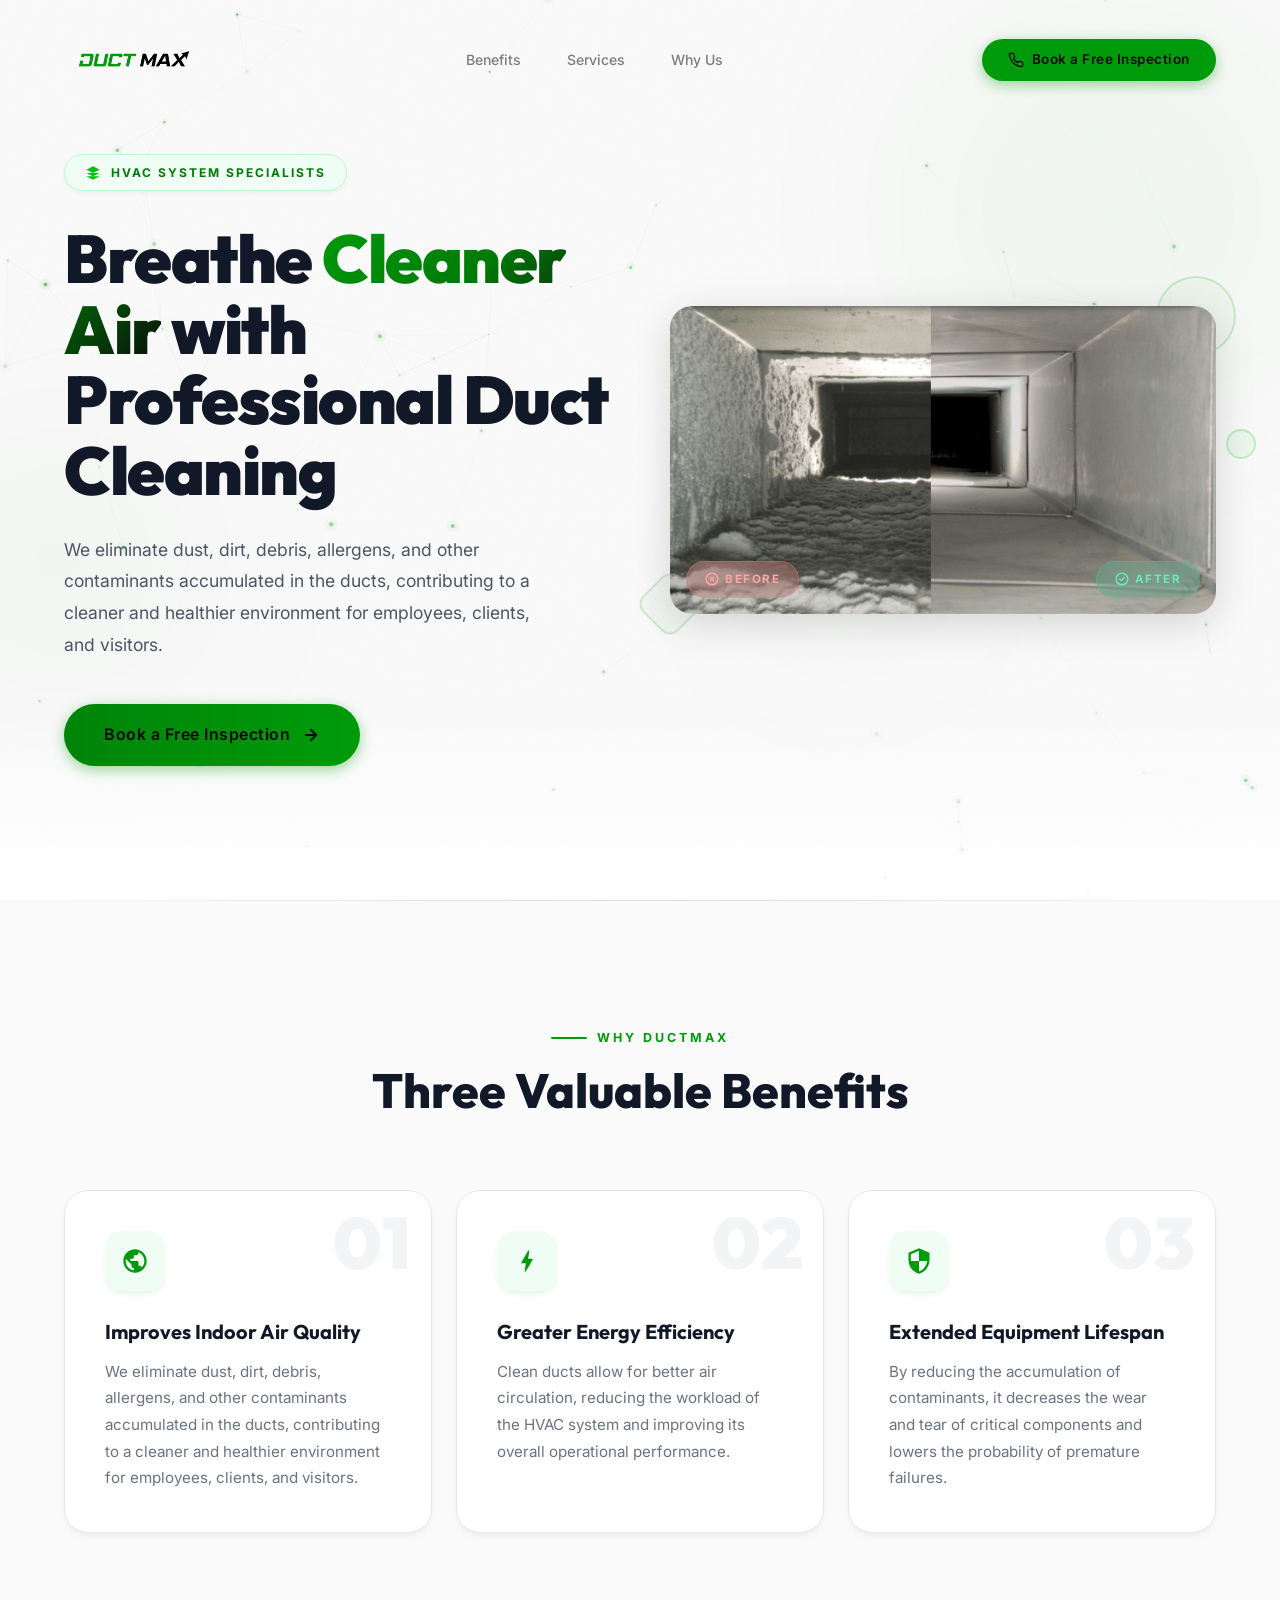
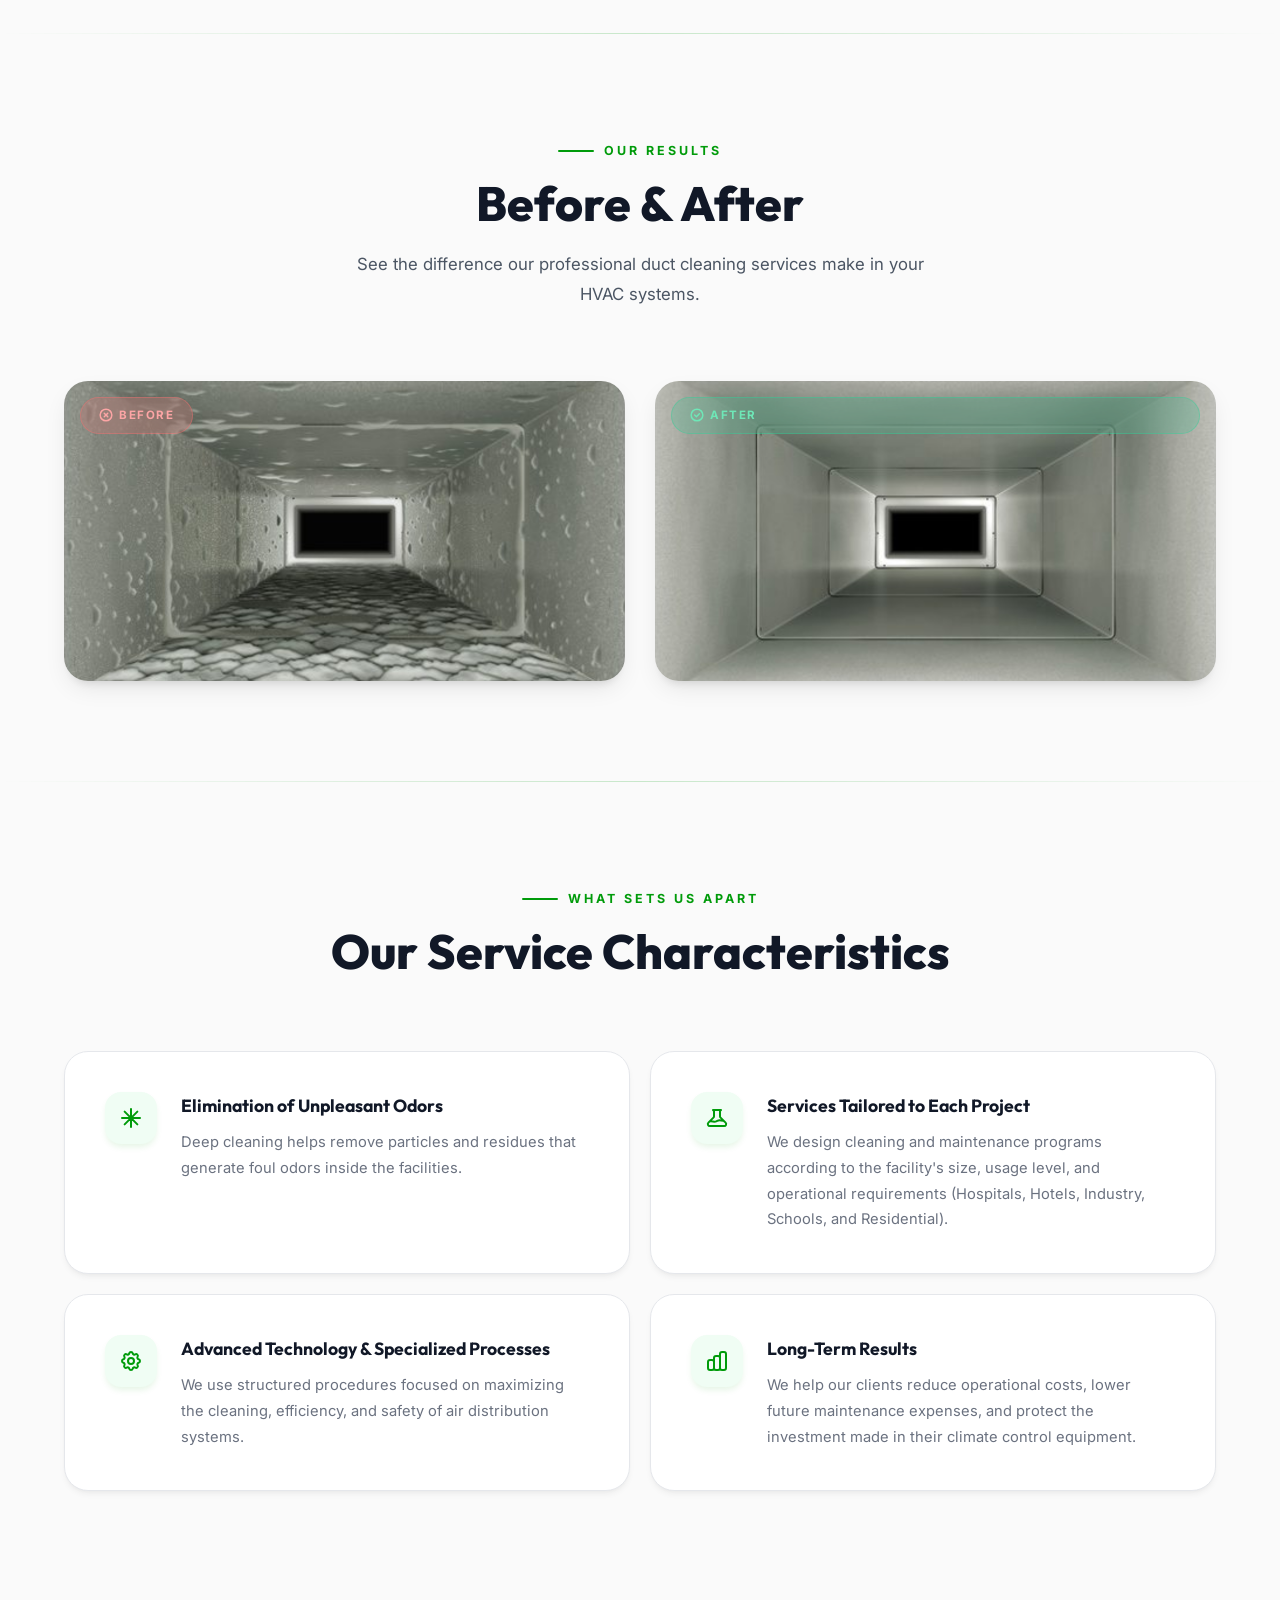
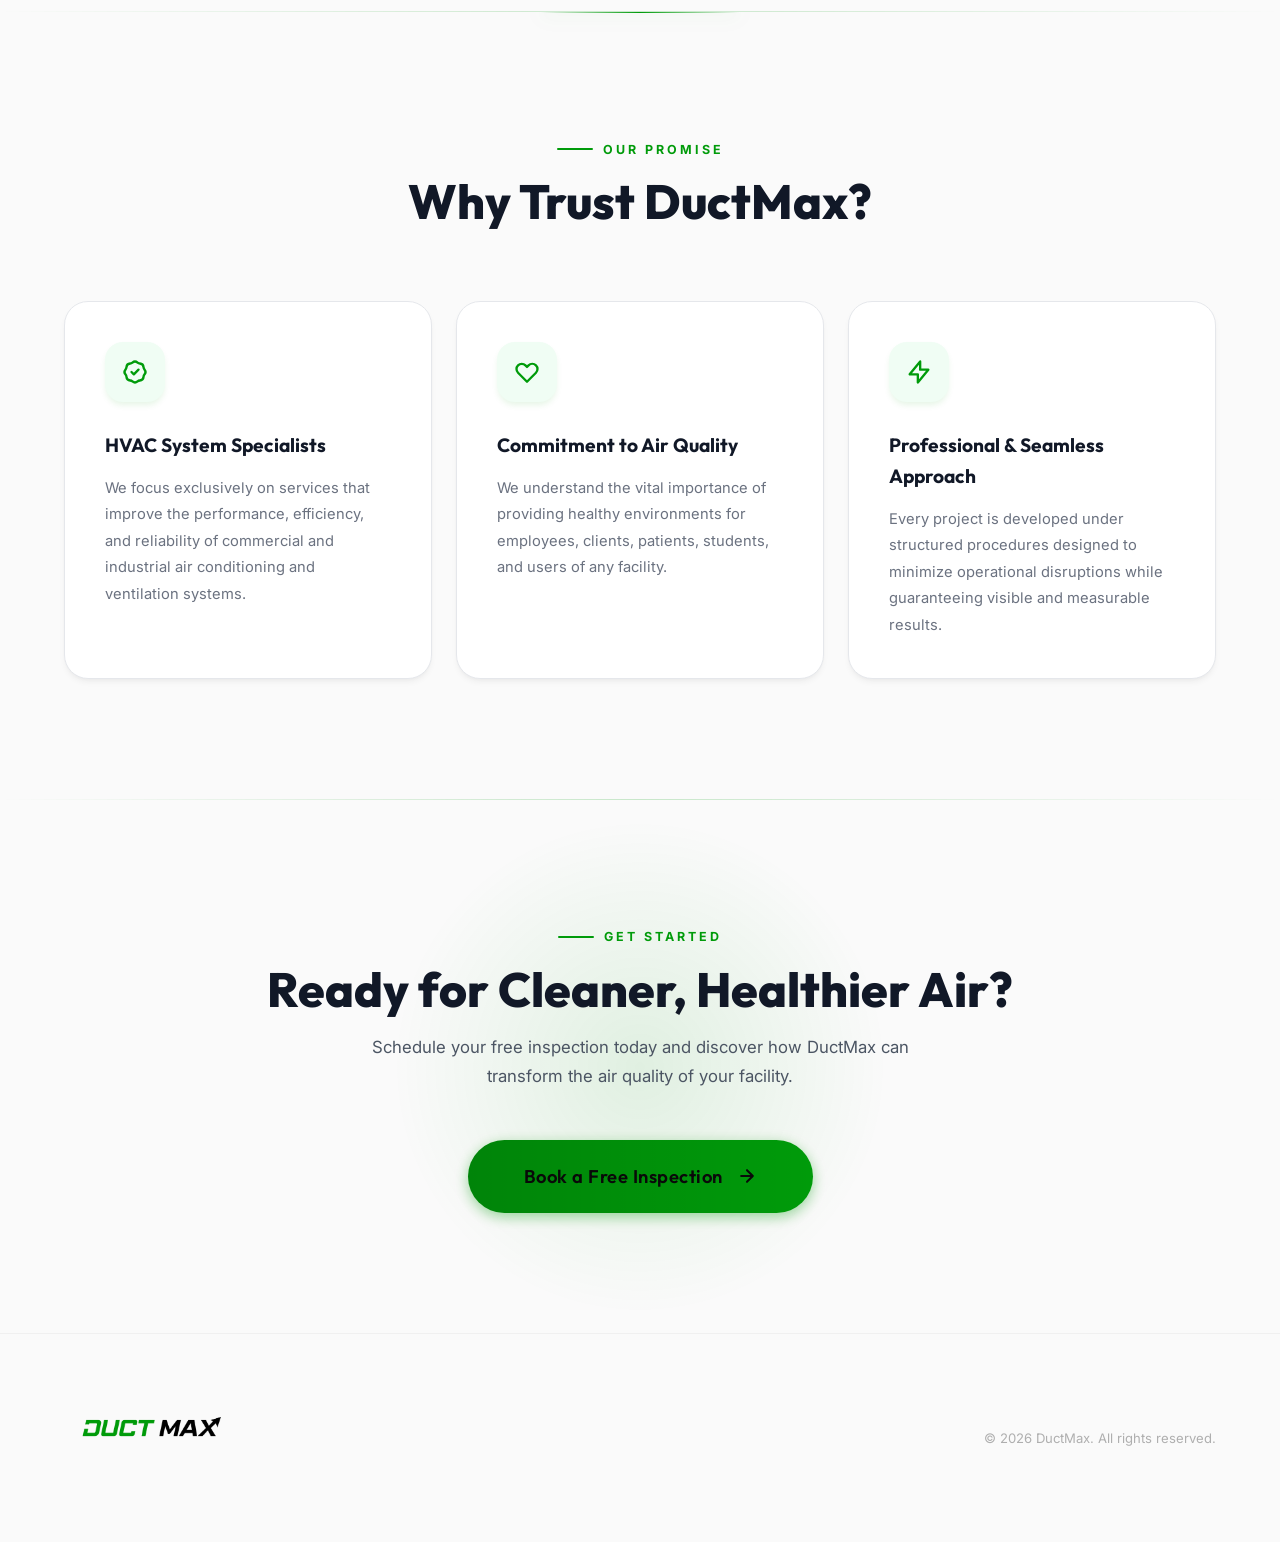
==== index.html @ bda14f4b "Add SEO meta tags, social sharing Open Graph, and complete favicons" ====
<!DOCTYPE html>
<html lang="en">
<head>
  <meta charset="UTF-8">
  <meta name="viewport" content="width=device-width, initial-scale=1.0">
  <meta name="description" content="DuctMax - Professional HVAC duct cleaning services. Improve indoor air quality, energy efficiency, and equipment lifespan.">
  <meta name="keywords" content="HVAC cleaning, duct cleaning, indoor air quality, commercial duct cleaning, residential duct cleaning">
  <title>DuctMax | Professional HVAC Duct Cleaning</title>
  
  <!-- SEO & Social Sharing (Open Graph / Twitter) -->
  <meta property="og:title" content="DuctMax | Professional HVAC Duct Cleaning">
  <meta property="og:description" content="Improve indoor air quality, energy efficiency, and equipment lifespan with our specialized HVAC cleaning services.">
  <meta property="og:image" content="DUCTO MAX logo.png">
  <meta property="og:type" content="website">
  
  <meta name="twitter:card" content="summary_large_image">
  <meta name="twitter:title" content="DuctMax | Professional HVAC Duct Cleaning">
  <meta name="twitter:description" content="Improve indoor air quality, energy efficiency, and equipment lifespan.">
  <meta name="twitter:image" content="DUCTO MAX logo.png">

  <!-- Favicons & App Icons -->
  <link rel="icon" type="image/png" href="DUCTO MAX logo.png">
  <link rel="apple-touch-icon" href="DUCTO MAX logo.png">
  <link rel="shortcut icon" href="DUCTO MAX logo.png">

  <!-- Styles -->
  <link rel="stylesheet" href="style.css">
  
  <!-- Structured Data (JSON-LD) for SEO -->
  <script type="application/ld+json">
  {
    "@context": "https://schema.org",
    "@type": "HomeAndConstructionBusiness",
    "name": "DuctMax",
    "image": "DUCTO MAX logo.png",
    "description": "Professional HVAC duct cleaning services for commercial, industrial, and residential facilities.",
    "url": "https://julioagk.github.io/landingpageDuctMAX/"
  }
  </script>
</head>
<body>

  <!-- Animated Background -->
  <div class="bg-mesh">
    <div class="orb orb-1"></div>
    <div class="orb orb-2"></div>
    <div class="orb orb-3"></div>
  </div>
  <canvas id="particles-canvas"></canvas>
  <div class="noise-overlay"></div>

  <!-- Navigation -->
  <nav class="navbar" id="navbar">
    <div class="container">
      <a href="#" class="navbar-brand">
        <img src="DUCTO MAX logo.png" alt="DuctMax Logo" class="brand-logo" style="height: 80px; width: auto;">
      </a>
      <ul class="navbar-links" id="navbar-links">
        <li><a href="#benefits">Benefits</a></li>
        <li><a href="#characteristics">Services</a></li>
        <li><a href="#credibility">Why Us</a></li>
      </ul>
      <a href="formulario.html" class="navbar-cta">
        <svg xmlns="http://www.w3.org/2000/svg" width="16" height="16" viewBox="0 0 24 24" fill="none" stroke="currentColor" stroke-width="2" stroke-linecap="round" stroke-linejoin="round"><path d="M22 16.92v3a2 2 0 0 1-2.18 2 19.79 19.79 0 0 1-8.63-3.07 19.5 19.5 0 0 1-6-6 19.79 19.79 0 0 1-3.07-8.67A2 2 0 0 1 4.11 2h3a2 2 0 0 1 2 1.72c.127.96.361 1.903.7 2.81a2 2 0 0 1-.45 2.11L8.09 9.91a16 16 0 0 0 6 6l1.27-1.27a2 2 0 0 1 2.11-.45c.907.339 1.85.573 2.81.7A2 2 0 0 1 22 16.92z"/></svg>
        <span>Book a Free Inspection</span>
      </a>
    </div>
  </nav>

  <!-- Hero Section -->
  <section class="hero" id="hero">
    <div class="container">
      <div class="hero-content">
        <div class="hero-badge">
          <svg xmlns="http://www.w3.org/2000/svg" viewBox="0 0 24 24"><path d="M12 2L2 7l10 5 10-5-10-5zM2 17l10 5 10-5M2 12l10 5 10-5"/></svg>
          HVAC System Specialists
        </div>
        <h1 class="hero-title">
          Breathe <span class="highlight">Cleaner Air</span> with Professional Duct Cleaning
        </h1>
        <p class="hero-description">
          We eliminate dust, dirt, debris, allergens, and other contaminants accumulated in the ducts, contributing to a cleaner and healthier environment for employees, clients, and visitors.
        </p>
        <div class="hero-cta-group">
          <a href="formulario.html" class="btn-primary" id="hero-cta">
            Book a Free Inspection
            <svg xmlns="http://www.w3.org/2000/svg" viewBox="0 0 24 24" fill="none" stroke="currentColor" stroke-width="2.5" stroke-linecap="round" stroke-linejoin="round"><path d="M5 12h14M12 5l7 7-7 7"/></svg>
          </a>
        </div>
      </div>
      <div class="hero-image-wrapper">
        <div class="hero-shape hero-shape-1"></div>
        <div class="hero-shape hero-shape-2"></div>
        <div class="hero-shape hero-shape-3"></div>
        <div class="hero-image-container">
          <img src="imagen1.jpeg" alt="Before and after duct cleaning by DuctMax" id="hero-image">
          <div class="hero-image-badge badge-before">
            <svg xmlns="http://www.w3.org/2000/svg" width="14" height="14" viewBox="0 0 24 24" fill="none" stroke="currentColor" stroke-width="2.5" stroke-linecap="round" stroke-linejoin="round"><circle cx="12" cy="12" r="10"/><line x1="15" y1="9" x2="9" y2="15"/><line x1="9" y1="9" x2="15" y2="15"/></svg>
            BEFORE
          </div>
          <div class="hero-image-badge badge-after">
            <svg xmlns="http://www.w3.org/2000/svg" width="14" height="14" viewBox="0 0 24 24" fill="none" stroke="currentColor" stroke-width="2.5" stroke-linecap="round" stroke-linejoin="round"><circle cx="12" cy="12" r="10"/><polyline points="16 10 11 15 8 12"/></svg>
            AFTER
          </div>
        </div>
      </div>
    </div>
  </section>

  <div class="section-divider"></div>

  <!-- Benefits Section -->
  <section class="benefits" id="benefits">
    <div class="container">
      <div class="benefits-header animate-on-scroll">
        <span class="section-label">Why DuctMax</span>
        <h2 class="section-title">Three Valuable Benefits</h2>
      </div>
      <div class="benefits-grid">
        <div class="benefit-card animate-on-scroll" id="benefit-1">
          <span class="benefit-number">01</span>
          <div class="benefit-icon">
            <svg xmlns="http://www.w3.org/2000/svg" viewBox="0 0 24 24"><path d="M12 2C6.48 2 2 6.48 2 12s4.48 10 10 10 10-4.48 10-10S17.52 2 12 2zm-1 17.93c-3.95-.49-7-3.85-7-7.93 0-.62.08-1.21.21-1.79L9 15v1c0 1.1.9 2 2 2v1.93zm6.9-2.54c-.26-.81-1-1.39-1.9-1.39h-1v-3c0-.55-.45-1-1-1H8v-2h2c.55 0 1-.45 1-1V7h2c1.1 0 2-.9 2-2v-.41c2.93 1.19 5 4.06 5 7.41 0 2.08-.8 3.97-2.1 5.39z"/></svg>
          </div>
          <h3>Improves Indoor Air Quality</h3>
          <p>We eliminate dust, dirt, debris, allergens, and other contaminants accumulated in the ducts, contributing to a cleaner and healthier environment for employees, clients, and visitors.</p>
        </div>
        <div class="benefit-card animate-on-scroll" id="benefit-2">
          <span class="benefit-number">02</span>
          <div class="benefit-icon">
            <svg xmlns="http://www.w3.org/2000/svg" viewBox="0 0 24 24"><path d="M11 21h-1l1-7H7.5c-.88 0-.33-.75-.31-.78C8.48 10.94 10.42 7.54 13.01 3h1l-1 7h3.51c.4 0 .62.19.4.66C12.97 17.55 11 21 11 21z"/></svg>
          </div>
          <h3>Greater Energy Efficiency</h3>
          <p>Clean ducts allow for better air circulation, reducing the workload of the HVAC system and improving its overall operational performance.</p>
        </div>
        <div class="benefit-card animate-on-scroll" id="benefit-3">
          <span class="benefit-number">03</span>
          <div class="benefit-icon">
            <svg xmlns="http://www.w3.org/2000/svg" viewBox="0 0 24 24"><path d="M12 1L3 5v6c0 5.55 3.84 10.74 9 12 5.16-1.26 9-6.45 9-12V5l-9-4zm0 10.99h7c-.53 4.12-3.28 7.79-7 8.94V12H5V6.3l7-3.11v8.8z"/></svg>
          </div>
          <h3>Extended Equipment Lifespan</h3>
          <p>By reducing the accumulation of contaminants, it decreases the wear and tear of critical components and lowers the probability of premature failures.</p>
        </div>
      </div>
    </div>
  </section>

  <div class="section-divider"></div>

  <!-- Results Before & After Section -->
  <section class="results" id="results" style="padding: 100px 0; position: relative; z-index: 3;">
    <div class="container">
      <div class="benefits-header animate-on-scroll">
        <span class="section-label">Our Results</span>
        <h2 class="section-title">Before & After</h2>
        <p class="section-subtitle">See the difference our professional duct cleaning services make in your HVAC systems.</p>
      </div>
      <div class="before-after-grid" style="display: grid; grid-template-columns: 1fr 1fr; gap: 30px; margin-top: 40px;">
        <div class="result-card animate-on-scroll" style="position: relative; border-radius: var(--radius-lg); overflow: hidden; border: 1px solid rgba(248, 113, 113, 0.2); box-shadow: var(--shadow-lg);">
          <img src="antes.png" alt="Before duct cleaning" style="width: 100%; height: 300px; object-fit: cover;">
          <div class="hero-image-badge badge-before" style="position: absolute; top: 16px; left: 16px; bottom: auto;">
            <svg xmlns="http://www.w3.org/2000/svg" width="14" height="14" viewBox="0 0 24 24" fill="none" stroke="currentColor" stroke-width="2.5" stroke-linecap="round" stroke-linejoin="round"><circle cx="12" cy="12" r="10"/><line x1="15" y1="9" x2="9" y2="15"/><line x1="9" y1="9" x2="15" y2="15"/></svg>
            BEFORE
          </div>
        </div>
        <div class="result-card animate-on-scroll" style="position: relative; border-radius: var(--radius-lg); overflow: hidden; border: 1px solid rgba(52, 211, 153, 0.2); box-shadow: var(--shadow-lg);">
          <img src="despues.png" alt="After duct cleaning" style="width: 100%; height: 300px; object-fit: cover;">
          <div class="hero-image-badge badge-after" style="position: absolute; top: 16px; left: 16px; bottom: auto;">
            <svg xmlns="http://www.w3.org/2000/svg" width="14" height="14" viewBox="0 0 24 24" fill="none" stroke="currentColor" stroke-width="2.5" stroke-linecap="round" stroke-linejoin="round"><circle cx="12" cy="12" r="10"/><polyline points="16 10 11 15 8 12"/></svg>
            AFTER
          </div>
        </div>
      </div>
    </div>
  </section>

  <div class="section-divider"></div>

  <!-- Characteristics Section -->
  <section class="characteristics" id="characteristics">
    <div class="container">
      <div class="characteristics-header animate-on-scroll">
        <span class="section-label">What Sets Us Apart</span>
        <h2 class="section-title">Our Service Characteristics</h2>
      </div>
      <div class="characteristics-grid">
        <div class="characteristic-card animate-on-scroll" id="characteristic-1">
          <div class="characteristic-icon">
            <svg xmlns="http://www.w3.org/2000/svg" viewBox="0 0 24 24"><path d="M12 3v18M3 12h18M5.636 5.636l12.728 12.728M18.364 5.636L5.636 18.364" fill="none" stroke="currentColor" stroke-width="2" stroke-linecap="round"/></svg>
          </div>
          <div class="characteristic-content">
            <h3>Elimination of Unpleasant Odors</h3>
            <p>Deep cleaning helps remove particles and residues that generate foul odors inside the facilities.</p>
          </div>
        </div>
        <div class="characteristic-card animate-on-scroll" id="characteristic-2">
          <div class="characteristic-icon">
            <svg xmlns="http://www.w3.org/2000/svg" viewBox="0 0 24 24"><path d="M19.428 15.428a2 2 0 00-1.022-.547l-2.387-.477a6 6 0 00-3.86.517l-.318.158a6 6 0 01-3.86.517L6.05 15.21a2 2 0 00-1.806.547M8 4h8l-1 1v5.172a2 2 0 00.586 1.414l5 5c1.26 1.26.367 3.414-1.415 3.414H4.828c-1.782 0-2.674-2.154-1.414-3.414l5-5A2 2 0 009 10.172V5L8 4z" fill="none" stroke="currentColor" stroke-width="2" stroke-linecap="round" stroke-linejoin="round"/></svg>
          </div>
          <div class="characteristic-content">
            <h3>Services Tailored to Each Project</h3>
            <p>We design cleaning and maintenance programs according to the facility's size, usage level, and operational requirements (Hospitals, Hotels, Industry, Schools, and Residential).</p>
          </div>
        </div>
        <div class="characteristic-card animate-on-scroll" id="characteristic-3">
          <div class="characteristic-icon">
            <svg xmlns="http://www.w3.org/2000/svg" viewBox="0 0 24 24"><path d="M10.325 4.317c.426-1.756 2.924-1.756 3.35 0a1.724 1.724 0 002.573 1.066c1.543-.94 3.31.826 2.37 2.37a1.724 1.724 0 001.066 2.573c1.756.426 1.756 2.924 0 3.35a1.724 1.724 0 00-1.066 2.573c.94 1.543-.826 3.31-2.37 2.37a1.724 1.724 0 00-2.573 1.066c-.426 1.756-2.924 1.756-3.35 0a1.724 1.724 0 00-2.573-1.066c-1.543.94-3.31-.826-2.37-2.37a1.724 1.724 0 00-1.066-2.573c-1.756-.426-1.756-2.924 0-3.35a1.724 1.724 0 001.066-2.573c-.94-1.543.826-3.31 2.37-2.37.996.608 2.296.07 2.572-1.065z" fill="none" stroke="currentColor" stroke-width="2" stroke-linecap="round" stroke-linejoin="round"/><circle cx="12" cy="12" r="3" fill="none" stroke="currentColor" stroke-width="2"/></svg>
          </div>
          <div class="characteristic-content">
            <h3>Advanced Technology &amp; Specialized Processes</h3>
            <p>We use structured procedures focused on maximizing the cleaning, efficiency, and safety of air distribution systems.</p>
          </div>
        </div>
        <div class="characteristic-card animate-on-scroll" id="characteristic-4">
          <div class="characteristic-icon">
            <svg xmlns="http://www.w3.org/2000/svg" viewBox="0 0 24 24"><path d="M9 19v-6a2 2 0 00-2-2H5a2 2 0 00-2 2v6a2 2 0 002 2h2a2 2 0 002-2zm0 0V9a2 2 0 012-2h2a2 2 0 012 2v10m-6 0a2 2 0 002 2h2a2 2 0 002-2m0 0V5a2 2 0 012-2h2a2 2 0 012 2v14a2 2 0 01-2 2h-2a2 2 0 01-2-2z" fill="none" stroke="currentColor" stroke-width="2" stroke-linecap="round" stroke-linejoin="round"/></svg>
          </div>
          <div class="characteristic-content">
            <h3>Long-Term Results</h3>
            <p>We help our clients reduce operational costs, lower future maintenance expenses, and protect the investment made in their climate control equipment.</p>
          </div>
        </div>
      </div>
    </div>
  </section>

  <div class="section-divider"></div>

  <!-- Credibility Section -->
  <section class="credibility" id="credibility">
    <div class="container">
      <div class="credibility-header animate-on-scroll">
        <span class="section-label">Our Promise</span>
        <h2 class="section-title">Why Trust DuctMax?</h2>
      </div>
      <div class="credibility-grid">
        <div class="credibility-card animate-on-scroll" id="credibility-1">
          <div class="credibility-icon">
            <svg xmlns="http://www.w3.org/2000/svg" viewBox="0 0 24 24"><path d="M9 12l2 2 4-4M7.835 4.697a3.42 3.42 0 001.946-.806 3.42 3.42 0 014.438 0 3.42 3.42 0 001.946.806 3.42 3.42 0 013.138 3.138 3.42 3.42 0 00.806 1.946 3.42 3.42 0 010 4.438 3.42 3.42 0 00-.806 1.946 3.42 3.42 0 01-3.138 3.138 3.42 3.42 0 00-1.946.806 3.42 3.42 0 01-4.438 0 3.42 3.42 0 00-1.946-.806 3.42 3.42 0 01-3.138-3.138 3.42 3.42 0 00-.806-1.946 3.42 3.42 0 010-4.438 3.42 3.42 0 00.806-1.946 3.42 3.42 0 013.138-3.138z" fill="none" stroke="currentColor" stroke-width="2" stroke-linecap="round" stroke-linejoin="round"/></svg>
          </div>
          <h3>HVAC System Specialists</h3>
          <p>We focus exclusively on services that improve the performance, efficiency, and reliability of commercial and industrial air conditioning and ventilation systems.</p>
        </div>
        <div class="credibility-card animate-on-scroll" id="credibility-2">
          <div class="credibility-icon">
            <svg xmlns="http://www.w3.org/2000/svg" viewBox="0 0 24 24"><path d="M4.318 6.318a4.5 4.5 0 000 6.364L12 20.364l7.682-7.682a4.5 4.5 0 00-6.364-6.364L12 7.636l-1.318-1.318a4.5 4.5 0 00-6.364 0z" fill="none" stroke="currentColor" stroke-width="2" stroke-linecap="round" stroke-linejoin="round"/></svg>
          </div>
          <h3>Commitment to Air Quality</h3>
          <p>We understand the vital importance of providing healthy environments for employees, clients, patients, students, and users of any facility.</p>
        </div>
        <div class="credibility-card animate-on-scroll" id="credibility-3">
          <div class="credibility-icon">
            <svg xmlns="http://www.w3.org/2000/svg" viewBox="0 0 24 24"><path d="M13 10V3L4 14h7v7l9-11h-7z" fill="none" stroke="currentColor" stroke-width="2" stroke-linecap="round" stroke-linejoin="round"/></svg>
          </div>
          <h3>Professional &amp; Seamless Approach</h3>
          <p>Every project is developed under structured procedures designed to minimize operational disruptions while guaranteeing visible and measurable results.</p>
        </div>
      </div>
    </div>
  </section>

  <div class="section-divider"></div>

  <!-- CTA Section -->
  <section class="cta-section" id="cta">
    <div class="container">
      <div class="cta-content animate-on-scroll">
        <span class="section-label">Get Started</span>
        <h2 class="section-title">Ready for Cleaner, Healthier Air?</h2>
        <p class="section-subtitle">Schedule your free inspection today and discover how DuctMax can transform the air quality of your facility.</p>
        <a href="formulario.html" class="cta-btn" id="cta-book-btn">
          Book a Free Inspection
          <svg xmlns="http://www.w3.org/2000/svg" viewBox="0 0 24 24" fill="none" stroke="currentColor" stroke-width="2.5" stroke-linecap="round" stroke-linejoin="round"><path d="M5 12h14M12 5l7 7-7 7"/></svg>
        </a>
      </div>
    </div>
  </section>

  <!-- Footer -->
  <footer class="footer">
    <div class="container">
      <img src="DUCTO MAX logo.png" alt="DuctMax Logo" class="footer-brand" style="height: 100px; width: auto; margin-bottom: 20px;">
      <p class="footer-text">&copy; 2026 DuctMax. All rights reserved.</p>
    </div>
  </footer>

  <script src="script.js"></script>
</body>
</html>
---- style.css ----
/* ========================================
   DUCTMAX - PREMIUM DESIGN SYSTEM
   Next-level animations & effects
   ======================================== */

@import url('https://fonts.googleapis.com/css2?family=Inter:wght@300;400;500;600;700;800;900&family=Outfit:wght@400;500;600;700;800;900&display=swap');

/* === CSS Custom Properties === */
:root {
  --brand-green: #009B0A;
  --brand-green-light: #00C20D;
  --brand-green-dark: #007A08;
  --brand-green-glow: rgba(0, 155, 10, 0.4);
  --brand-green-neon: rgba(0, 194, 13, 0.6);
  --steel-gray: #475569;
  --steel-gray-light: #64748B;
  --steel-gray-dark: #334155;
  --steel-gray-darker: #1E293B;
  --steel-gray-darkest: #0F172A;
  --bg-deep: #FFFFFF;
  --white: #0A0A0A;
  --white-soft: #1A1A1A;
  --white-muted: #4A4A4A;

  --font-heading: 'Outfit', 'Inter', sans-serif;
  --font-body: 'Inter', -apple-system, BlinkMacSystemFont, sans-serif;
  --transition-fast: 0.2s cubic-bezier(0.4, 0, 0.2, 1);
  --transition-smooth: 0.4s cubic-bezier(0.4, 0, 0.2, 1);
  --transition-bounce: 0.6s cubic-bezier(0.34, 1.56, 0.64, 1);
  --shadow-sm: 0 1px 3px rgba(0, 0, 0, 0.12);
  --shadow-md: 0 4px 20px rgba(0, 0, 0, 0.2);
  --shadow-lg: 0 10px 50px rgba(0, 0, 0, 0.3);
  --shadow-glow: 0 0 40px rgba(0, 155, 10, 0.3);
  --shadow-glow-intense: 0 0 60px rgba(0, 155, 10, 0.5), 0 0 120px rgba(0, 155, 10, 0.15);
  --radius-sm: 8px;
  --radius-md: 14px;
  --radius-lg: 22px;
  --radius-xl: 30px;
}

/* === Reset & Base === */
*,
*::before,
*::after {
  margin: 0;
  padding: 0;
  box-sizing: border-box;
}

html {
  scroll-behavior: smooth;
  font-size: 16px;
}

body {
  font-family: var(--font-body);
  color: var(--white-muted);
  background-color: var(--bg-deep);
  line-height: 1.6;
  overflow-x: hidden;
  -webkit-font-smoothing: antialiased;
  -moz-osx-font-smoothing: grayscale;
}

img { max-width: 100%; height: auto; display: block; }
a { text-decoration: none; color: inherit; }

.container {
  max-width: 1200px;
  margin: 0 auto;
  padding: 0 24px;
}

/* === Animated Background Mesh === */
.bg-mesh {
  position: fixed;
  top: 0;
  left: 0;
  width: 100%;
  height: 100%;
  z-index: 0;
  pointer-events: none;
  overflow: hidden;
}

.bg-mesh .orb {
  position: absolute;
  border-radius: 50%;
  filter: blur(100px);
  opacity: 0.35;
  animation: orbFloat 20s ease-in-out infinite;
}

.bg-mesh .orb-1 {
  width: 600px;
  height: 600px;
  background: radial-gradient(circle, rgba(0, 155, 10, 0.4), transparent 70%);
  top: -10%;
  right: -10%;
  animation-duration: 25s;
}

.bg-mesh .orb-2 {
  width: 500px;
  height: 500px;
  background: radial-gradient(circle, rgba(0, 122, 8, 0.3), transparent 70%);
  bottom: 10%;
  left: -15%;
  animation-duration: 30s;
  animation-delay: -5s;
}

.bg-mesh .orb-3 {
  width: 400px;
  height: 400px;
  background: radial-gradient(circle, rgba(0, 194, 13, 0.2), transparent 70%);
  top: 40%;
  left: 50%;
  animation-duration: 22s;
  animation-delay: -10s;
}

@keyframes orbFloat {
  0%, 100% { transform: translate(0, 0) scale(1); }
  25% { transform: translate(60px, -80px) scale(1.1); }
  50% { transform: translate(-40px, 40px) scale(0.95); }
  75% { transform: translate(30px, 60px) scale(1.05); }
}

/* === Particle Canvas === */
#particles-canvas {
  position: fixed;
  top: 0;
  left: 0;
  width: 100%;
  height: 100%;
  z-index: 1;
  pointer-events: none;
}

/* === Noise Texture Overlay === */
.noise-overlay {
  position: fixed;
  top: 0;
  left: 0;
  width: 100%;
  height: 100%;
  z-index: 2;
  pointer-events: none;
  opacity: 0.025;
  background-image: url("data:image/svg+xml,%3Csvg viewBox='0 0 256 256' xmlns='http://www.w3.org/2000/svg'%3E%3Cfilter id='n'%3E%3CfeTurbulence type='fractalNoise' baseFrequency='0.9' numOctaves='4' stitchTiles='stitch'/%3E%3C/filter%3E%3Crect width='100%25' height='100%25' filter='url(%23n)'/%3E%3C/svg%3E");
  background-repeat: repeat;
  background-size: 256px;
}

/* === Section Styles === */
.section-label {
  display: inline-flex;
  align-items: center;
  gap: 10px;
  font-size: 0.78rem;
  font-weight: 700;
  letter-spacing: 3px;
  text-transform: uppercase;
  color: var(--brand-green-light);
  margin-bottom: 16px;
}

.section-label::before {
  content: '';
  display: inline-block;
  width: 36px;
  height: 2px;
  background: linear-gradient(90deg, var(--brand-green), var(--brand-green-light));
  border-radius: 2px;
}

.section-title {
  font-family: var(--font-heading);
  font-size: clamp(2rem, 4vw, 3rem);
  font-weight: 800;
  color: var(--white);
  line-height: 1.12;
  margin-bottom: 20px;
}

.section-subtitle {
  font-size: 1.05rem;
  color: rgba(0, 0, 0, 0.5);
  line-height: 1.75;
  max-width: 600px;
}

/* === Animations === */
@keyframes fadeInUp {
  from { opacity: 0; transform: translateY(50px); }
  to { opacity: 1; transform: translateY(0); }
}

@keyframes fadeInLeft {
  from { opacity: 0; transform: translateX(-60px); }
  to { opacity: 1; transform: translateX(0); }
}

@keyframes fadeInRight {
  from { opacity: 0; transform: translateX(60px); }
  to { opacity: 1; transform: translateX(0); }
}

@keyframes scaleIn {
  from { opacity: 0; transform: scale(0.85); }
  to { opacity: 1; transform: scale(1); }
}

@keyframes glowPulse {
  0%, 100% { box-shadow: 0 0 20px rgba(0, 155, 10, 0.2), 0 0 60px rgba(0, 155, 10, 0.05); }
  50% { box-shadow: 0 0 40px rgba(0, 155, 10, 0.4), 0 0 80px rgba(0, 155, 10, 0.1); }
}

@keyframes shimmer {
  0% { background-position: -200% 0; }
  100% { background-position: 200% 0; }
}

@keyframes borderGlow {
  0%, 100% { border-color: rgba(0, 155, 10, 0.15); }
  50% { border-color: rgba(0, 155, 10, 0.4); }
}

@keyframes float {
  0%, 100% { transform: translateY(0) rotate(0deg); }
  50% { transform: translateY(-20px) rotate(3deg); }
}

@keyframes textReveal {
  from { opacity: 0; transform: translateY(30px); filter: blur(8px); }
  to { opacity: 1; transform: translateY(0); filter: blur(0); }
}

@keyframes lineExpand {
  from { width: 0; }
  to { width: 100%; }
}

@keyframes rotate360 {
  from { transform: rotate(0deg); }
  to { transform: rotate(360deg); }
}

.animate-on-scroll {
  opacity: 0;
  transform: translateY(40px);
  transition: opacity 0.8s cubic-bezier(0.16, 1, 0.3, 1), transform 0.8s cubic-bezier(0.16, 1, 0.3, 1);
}

.animate-on-scroll.visible {
  opacity: 1;
  transform: translateY(0);
}

/* === Navigation === */
.navbar {
  position: fixed;
  top: 0;
  left: 0;
  width: 100%;
  z-index: 1000;
  padding: 20px 0;
  transition: all var(--transition-smooth);
}

.navbar.scrolled {
  padding: 10px 0;
  background: rgba(255, 255, 255, 0.95);
  backdrop-filter: blur(24px) saturate(180%);
  -webkit-backdrop-filter: blur(24px) saturate(180%);
  border-bottom: 1px solid rgba(0, 155, 10, 0.08);
  box-shadow: 0 8px 40px rgba(0, 0, 0, 0.3);
}

.navbar .container {
  display: flex;
  justify-content: space-between;
  align-items: center;
}

.navbar-brand {
  display: flex;
  align-items: center;
}

.navbar-logo {
  font-family: var(--font-heading);
  font-size: 1.7rem;
  font-weight: 900;
  color: var(--white);
  letter-spacing: -0.5px;
}

.navbar-logo span {
  background: linear-gradient(135deg, var(--brand-green), var(--brand-green-light));
  -webkit-background-clip: text;
  -webkit-text-fill-color: transparent;
  background-clip: text;
}

.navbar-links {
  display: flex;
  align-items: center;
  gap: 6px;
  list-style: none;
}

.navbar-links li a {
  padding: 8px 20px;
  font-size: 0.88rem;
  font-weight: 500;
  color: rgba(0, 0, 0, 0.5);
  border-radius: 50px;
  transition: all var(--transition-smooth);
  position: relative;
}

.navbar-links li a::after {
  content: '';
  position: absolute;
  bottom: 0;
  left: 50%;
  transform: translateX(-50%);
  width: 0;
  height: 2px;
  background: linear-gradient(90deg, var(--brand-green), var(--brand-green-light));
  border-radius: 2px;
  transition: width var(--transition-smooth);
  box-shadow: 0 0 8px var(--brand-green-glow);
}

.navbar-links li a:hover,
.navbar-links li a.active {
  color: var(--white);
}

.navbar-links li a:hover::after,
.navbar-links li a.active::after {
  width: 60%;
}

.navbar-cta {
  display: inline-flex;
  align-items: center;
  gap: 8px;
  padding: 10px 26px;
  background: linear-gradient(135deg, var(--brand-green), var(--brand-green-dark));
  color: var(--white);
  font-size: 0.85rem;
  font-weight: 600;
  border-radius: 50px;
  border: none;
  cursor: pointer;
  transition: all var(--transition-smooth);
  box-shadow: 0 4px 20px rgba(0, 155, 10, 0.3);
  position: relative;
  overflow: hidden;
}

.navbar-cta::before {
  content: '';
  position: absolute;
  top: 0;
  left: -100%;
  width: 100%;
  height: 100%;
  background: linear-gradient(90deg, transparent, rgba(0, 0, 0, 0.2), transparent);
  transition: left 0.5s ease;
}

.navbar-cta:hover::before {
  left: 100%;
}

.navbar-cta:hover {
  transform: translateY(-2px);
  box-shadow: 0 8px 30px rgba(0, 155, 10, 0.5);
}

/* === Hero Section === */
.hero {
  position: relative;
  min-height: 100vh;
  display: flex;
  align-items: center;
  z-index: 3;
  overflow: hidden;
}

.hero::after {
  content: '';
  position: absolute;
  bottom: 0;
  left: 0;
  width: 100%;
  height: 200px;
  background: linear-gradient(to top, var(--bg-deep), transparent);
  z-index: 4;
  pointer-events: none;
}

.hero .container {
  display: grid;
  grid-template-columns: 1fr 1fr;
  gap: 60px;
  align-items: center;
  position: relative;
  z-index: 5;
  padding-top: 120px;
  padding-bottom: 100px;
}

.hero-content {
  animation: fadeInLeft 1s cubic-bezier(0.16, 1, 0.3, 1) forwards;
}

.hero-badge {
  display: inline-flex;
  align-items: center;
  gap: 10px;
  padding: 8px 20px;
  background: rgba(0, 155, 10, 0.08);
  border: 1px solid rgba(0, 155, 10, 0.2);
  border-radius: 50px;
  color: var(--brand-green-light);
  font-size: 0.75rem;
  font-weight: 700;
  letter-spacing: 2px;
  text-transform: uppercase;
  margin-bottom: 32px;
  animation: borderGlow 3s ease-in-out infinite;
}

.hero-badge svg {
  width: 16px;
  height: 16px;
  fill: var(--brand-green-light);
}

.hero-title {
  font-family: var(--font-heading);
  font-size: clamp(2.6rem, 5.5vw, 4.2rem);
  font-weight: 900;
  color: var(--white);
  line-height: 1.05;
  margin-bottom: 28px;
  letter-spacing: -1.5px;
}

.hero-title .highlight {
  background: linear-gradient(135deg, var(--brand-green), var(--brand-green-dark), #0A0A0A);
  -webkit-background-clip: text;
  -webkit-text-fill-color: transparent;
  background-clip: text;
  position: relative;
}

.hero-title .highlight::after {
  content: '';
  position: absolute;
  bottom: -4px;
  left: 0;
  width: 100%;
  height: 3px;
  background: linear-gradient(90deg, var(--brand-green), var(--brand-green-light));
  border-radius: 3px;
  animation: lineExpand 1.5s cubic-bezier(0.16, 1, 0.3, 1) 0.8s forwards;
  width: 0;
  box-shadow: 0 0 12px var(--brand-green-glow);
}

.hero-description {
  font-size: 1.1rem;
  color: rgba(0, 0, 0, 0.55);
  line-height: 1.8;
  margin-bottom: 44px;
  max-width: 500px;
  animation: textReveal 1s ease 0.3s both;
}

.hero-cta-group {
  display: flex;
  align-items: center;
  gap: 20px;
  flex-wrap: wrap;
  animation: textReveal 1s ease 0.5s both;
}

.btn-primary {
  display: inline-flex;
  align-items: center;
  gap: 12px;
  padding: 18px 40px;
  background: linear-gradient(135deg, var(--brand-green), var(--brand-green-dark));
  color: var(--white);
  font-size: 1rem;
  font-weight: 700;
  border-radius: 60px;
  border: none;
  cursor: pointer;
  transition: all var(--transition-smooth);
  box-shadow: 0 8px 30px rgba(0, 155, 10, 0.35), 0 0 60px rgba(0, 155, 10, 0.1);
  position: relative;
  overflow: hidden;
}

.btn-primary::before {
  content: '';
  position: absolute;
  top: 0;
  left: -100%;
  width: 200%;
  height: 100%;
  background: linear-gradient(90deg, transparent, rgba(0, 0, 0, 0.15), transparent);
  animation: shimmer 4s ease-in-out infinite;
}

.btn-primary:hover {
  transform: translateY(-4px) scale(1.03);
  box-shadow: 0 12px 40px rgba(0, 155, 10, 0.5), 0 0 80px rgba(0, 155, 10, 0.15);
}

.btn-primary svg {
  width: 18px;
  height: 18px;
  transition: transform var(--transition-fast);
}

.btn-primary:hover svg {
  transform: translateX(5px);
}

/* Hero Image */
.hero-image-wrapper {
  position: relative;
  animation: fadeInRight 1s cubic-bezier(0.16, 1, 0.3, 1) 0.3s forwards;
  opacity: 0;
}

.hero-image-container {
  position: relative;
  border-radius: var(--radius-lg);
  overflow: hidden;
  border: none;
  box-shadow: 0 10px 40px rgba(0, 0, 0, 0.15);
  /* animation removed for clean look */
}

.hero-image-container img {
  width: 100%;
  height: auto;
  display: block;
  transition: transform 1s cubic-bezier(0.16, 1, 0.3, 1);
}

.hero-image-container:hover img {
  transform: scale(1.05);
}

.hero-image-badge {
  position: absolute;
  bottom: 16px;
  display: inline-flex;
  align-items: center;
  gap: 6px;
  padding: 8px 18px;
  border-radius: 50px;
  font-size: 0.72rem;
  font-weight: 700;
  letter-spacing: 1.5px;
  text-transform: uppercase;
  backdrop-filter: blur(16px);
  -webkit-backdrop-filter: blur(16px);
  z-index: 5;
  transition: all var(--transition-smooth);
}

.badge-before {
  left: 16px;
  background: rgba(248, 113, 113, 0.2);
  border: 1px solid rgba(248, 113, 113, 0.4);
  color: #FCA5A5;
}

.badge-after {
  right: 16px;
  background: rgba(52, 211, 153, 0.2);
  border: 1px solid rgba(52, 211, 153, 0.4);
  color: #6EE7B7;
}

.hero-image-container:hover .badge-before {
  background: rgba(248, 113, 113, 0.35);
  box-shadow: 0 0 20px rgba(248, 113, 113, 0.2);
}

.hero-image-container:hover .badge-after {
  background: rgba(52, 211, 153, 0.35);
  box-shadow: 0 0 20px rgba(52, 211, 153, 0.2);
}

/* Floating geometric shapes around hero image */
.hero-shape {
  position: absolute;
  border: 2px solid rgba(0, 155, 10, 0.15);
  border-radius: 12px;
  z-index: -1;
  pointer-events: none;
}

.hero-shape-1 {
  width: 80px;
  height: 80px;
  top: -30px;
  right: -20px;
  animation: float 8s ease-in-out infinite;
  border-radius: 50%;
  background: rgba(0, 155, 10, 0.03);
}

.hero-shape-2 {
  width: 50px;
  height: 50px;
  bottom: -15px;
  left: -25px;
  animation: float 6s ease-in-out infinite reverse;
  transform: rotate(45deg);
  background: rgba(0, 155, 10, 0.03);
}

.hero-shape-3 {
  width: 30px;
  height: 30px;
  top: 40%;
  right: -40px;
  animation: float 10s ease-in-out infinite;
  border-radius: 50%;
  background: rgba(0, 194, 13, 0.05);
  border-color: rgba(0, 194, 13, 0.2);
}

/* === Section Divider === */
.section-divider {
  position: relative;
  height: 1px;
  background: linear-gradient(90deg, transparent, rgba(0, 155, 10, 0.2), transparent);
  margin: 0;
  z-index: 3;
}

/* === Benefits Section === */
.benefits {
  padding: 120px 0 100px;
  position: relative;
  z-index: 3;
}

.benefits-header {
  text-align: center;
  margin-bottom: 72px;
}

.benefits-header .section-subtitle {
  margin: 0 auto;
}

.benefits-grid {
  display: grid;
  grid-template-columns: repeat(3, 1fr);
  gap: 24px;
}

.benefit-card {
  position: relative;
  padding: 44px 32px;
  background: rgba(0, 0, 0, 0.02);
  border-radius: var(--radius-lg);
  border: 1px solid rgba(0, 0, 0, 0.06);
  transition: all var(--transition-smooth);
  overflow: hidden;
  backdrop-filter: blur(10px);
}

.benefit-card::before {
  content: '';
  position: absolute;
  top: 0;
  left: 0;
  width: 100%;
  height: 3px;
  background: linear-gradient(90deg, var(--brand-green), var(--brand-green-light));
  transform: scaleX(0);
  transform-origin: left;
  transition: transform 0.6s cubic-bezier(0.16, 1, 0.3, 1);
}

/* Glow effect behind card on hover */
.benefit-card::after {
  content: '';
  position: absolute;
  top: 0;
  left: 0;
  width: 100%;
  height: 100%;
  background: radial-gradient(ellipse at 50% 0%, rgba(0, 155, 10, 0.08), transparent 70%);
  opacity: 0;
  transition: opacity var(--transition-smooth);
  pointer-events: none;
}

.benefit-card:hover {
  transform: translateY(-10px);
  border-color: rgba(0, 155, 10, 0.2);
  box-shadow: 0 20px 60px rgba(0, 155, 10, 0.08), 0 0 40px rgba(0, 155, 10, 0.05);
  background: rgba(0, 0, 0, 0.04);
}

.benefit-card:hover::before {
  transform: scaleX(1);
}

.benefit-card:hover::after {
  opacity: 1;
}

.benefit-icon {
  width: 60px;
  height: 60px;
  background: rgba(0, 155, 10, 0.08);
  border: 1px solid rgba(0, 155, 10, 0.12);
  border-radius: 18px;
  display: flex;
  align-items: center;
  justify-content: center;
  margin-bottom: 28px;
  transition: all var(--transition-smooth);
  position: relative;
  z-index: 2;
}

.benefit-card:hover .benefit-icon {
  background: linear-gradient(135deg, var(--brand-green), var(--brand-green-dark));
  border-color: transparent;
  transform: scale(1.12) rotate(-5deg);
  box-shadow: 0 0 30px rgba(0, 155, 10, 0.3);
}

.benefit-icon svg {
  width: 28px;
  height: 28px;
  fill: var(--brand-green);
  transition: fill var(--transition-fast);
}

.benefit-card:hover .benefit-icon svg {
  fill: var(--white);
}

.benefit-card h3 {
  font-family: var(--font-heading);
  font-size: 1.25rem;
  font-weight: 700;
  color: var(--white);
  margin-bottom: 14px;
  line-height: 1.3;
  position: relative;
  z-index: 2;
}

.benefit-card p {
  font-size: 0.95rem;
  color: rgba(0, 0, 0, 0.45);
  line-height: 1.75;
  position: relative;
  z-index: 2;
}

.benefit-number {
  position: absolute;
  top: 16px;
  right: 20px;
  font-family: var(--font-heading);
  font-size: 4.5rem;
  font-weight: 900;
  color: rgba(0, 155, 10, 0.04);
  line-height: 1;
  transition: color var(--transition-smooth);
  z-index: 1;
}

.benefit-card:hover .benefit-number {
  color: rgba(0, 155, 10, 0.1);
}

/* === Characteristics Section === */
.characteristics {
  padding: 100px 0 120px;
  position: relative;
  z-index: 3;
}

.characteristics-header {
  text-align: center;
  margin-bottom: 72px;
}

.characteristics-header .section-subtitle {
  margin: 0 auto;
}

.characteristics-grid {
  display: grid;
  grid-template-columns: repeat(2, 1fr);
  gap: 20px;
}

.characteristic-card {
  display: flex;
  gap: 24px;
  padding: 32px;
  background: rgba(0, 0, 0, 0.02);
  border-radius: var(--radius-lg);
  border: 1px solid rgba(0, 0, 0, 0.05);
  transition: all var(--transition-smooth);
  position: relative;
  overflow: hidden;
  backdrop-filter: blur(8px);
}

.characteristic-card::before {
  content: '';
  position: absolute;
  top: 0;
  left: 0;
  width: 3px;
  height: 100%;
  background: linear-gradient(180deg, var(--brand-green), var(--brand-green-dark));
  opacity: 0;
  transition: opacity var(--transition-smooth);
  box-shadow: 0 0 15px var(--brand-green-glow);
}

.characteristic-card:hover {
  transform: translateX(6px);
  border-color: rgba(0, 155, 10, 0.15);
  background: rgba(0, 0, 0, 0.04);
  box-shadow: 0 10px 40px rgba(0, 0, 0, 0.2);
}

.characteristic-card:hover::before {
  opacity: 1;
}

.characteristic-icon {
  flex-shrink: 0;
  width: 52px;
  height: 52px;
  background: rgba(0, 155, 10, 0.08);
  border: 1px solid rgba(0, 155, 10, 0.1);
  border-radius: 16px;
  display: flex;
  align-items: center;
  justify-content: center;
  transition: all var(--transition-smooth);
}

.characteristic-card:hover .characteristic-icon {
  background: linear-gradient(135deg, var(--brand-green), var(--brand-green-dark));
  border-color: transparent;
  box-shadow: 0 0 25px rgba(0, 155, 10, 0.25);
}

.characteristic-icon svg {
  width: 24px;
  height: 24px;
  fill: var(--brand-green);
  transition: fill var(--transition-fast);
}

.characteristic-card:hover .characteristic-icon svg {
  fill: var(--white);
}

.characteristic-content h3 {
  font-family: var(--font-heading);
  font-size: 1.1rem;
  font-weight: 700;
  color: var(--white);
  margin-bottom: 10px;
}

.characteristic-content p {
  font-size: 0.92rem;
  color: rgba(0, 0, 0, 0.45);
  line-height: 1.75;
}

/* === Credibility Section === */
.credibility {
  padding: 120px 0;
  position: relative;
  z-index: 3;
  overflow: hidden;
}

/* Glowing accent line at top */
.credibility::before {
  content: '';
  position: absolute;
  top: 0;
  left: 50%;
  transform: translateX(-50%);
  width: 200px;
  height: 1px;
  background: linear-gradient(90deg, transparent, var(--brand-green), transparent);
  box-shadow: 0 0 20px var(--brand-green-glow);
}

.credibility-header {
  text-align: center;
  margin-bottom: 72px;
}

.credibility-header .section-subtitle {
  margin: 0 auto;
}

.credibility-grid {
  display: grid;
  grid-template-columns: repeat(3, 1fr);
  gap: 24px;
}

.credibility-card {
  padding: 44px 32px;
  background: rgba(0, 0, 0, 0.02);
  border: 1px solid rgba(0, 0, 0, 0.06);
  border-radius: var(--radius-lg);
  backdrop-filter: blur(10px);
  transition: all var(--transition-smooth);
  position: relative;
  overflow: hidden;
}

/* Animated corner glow */
.credibility-card::after {
  content: '';
  position: absolute;
  width: 120px;
  height: 120px;
  top: -60px;
  right: -60px;
  background: radial-gradient(circle, rgba(0, 155, 10, 0.15), transparent 70%);
  opacity: 0;
  transition: opacity var(--transition-smooth);
  pointer-events: none;
}

.credibility-card:hover {
  transform: translateY(-8px);
  background: rgba(0, 0, 0, 0.05);
  border-color: rgba(0, 155, 10, 0.25);
  box-shadow: 0 20px 60px rgba(0, 155, 10, 0.08), var(--shadow-glow);
}

.credibility-card:hover::after {
  opacity: 1;
}

.credibility-icon {
  width: 60px;
  height: 60px;
  background: rgba(0, 155, 10, 0.08);
  border-radius: 18px;
  display: flex;
  align-items: center;
  justify-content: center;
  margin-bottom: 28px;
  border: 1px solid rgba(0, 155, 10, 0.12);
  transition: all var(--transition-smooth);
}

.credibility-card:hover .credibility-icon {
  background: linear-gradient(135deg, var(--brand-green), var(--brand-green-dark));
  border-color: transparent;
  transform: scale(1.1);
  box-shadow: 0 0 30px rgba(0, 155, 10, 0.3);
}

.credibility-icon svg {
  width: 28px;
  height: 28px;
  fill: var(--brand-green-light);
  transition: fill var(--transition-fast);
}

.credibility-card:hover .credibility-icon svg {
  fill: var(--white);
}

.credibility-card h3 {
  font-family: var(--font-heading);
  font-size: 1.2rem;
  font-weight: 700;
  color: var(--white);
  margin-bottom: 14px;
}

.credibility-card p {
  font-size: 0.92rem;
  color: rgba(0, 0, 0, 0.45);
  line-height: 1.8;
}

/* === CTA Section === */
.cta-section {
  padding: 120px 0;
  text-align: center;
  position: relative;
  z-index: 3;
  overflow: hidden;
}

/* Big glow behind CTA */
.cta-section::before {
  content: '';
  position: absolute;
  top: 50%;
  left: 50%;
  transform: translate(-50%, -50%);
  width: 500px;
  height: 500px;
  background: radial-gradient(circle, rgba(0, 155, 10, 0.1) 0%, transparent 70%);
  pointer-events: none;
}

.cta-content {
  position: relative;
  z-index: 2;
}

.cta-content .section-title {
  margin-bottom: 16px;
}

.cta-content .section-subtitle {
  margin: 0 auto 48px;
  text-align: center;
}

.cta-btn {
  display: inline-flex;
  align-items: center;
  gap: 14px;
  padding: 22px 56px;
  background: linear-gradient(135deg, var(--brand-green), var(--brand-green-dark));
  color: var(--white);
  font-family: var(--font-heading);
  font-size: 1.15rem;
  font-weight: 700;
  border-radius: 60px;
  border: none;
  cursor: pointer;
  transition: all var(--transition-smooth);
  box-shadow: 0 8px 40px rgba(0, 155, 10, 0.35), 0 0 80px rgba(0, 155, 10, 0.1);
  position: relative;
  overflow: hidden;
  animation: glowPulse 3s ease-in-out infinite;
}

.cta-btn::before {
  content: '';
  position: absolute;
  top: 0;
  left: -100%;
  width: 200%;
  height: 100%;
  background: linear-gradient(90deg, transparent, rgba(0, 0, 0, 0.15), transparent);
  animation: shimmer 3s ease-in-out infinite;
}

.cta-btn:hover {
  transform: translateY(-5px) scale(1.04);
  box-shadow: 0 16px 50px rgba(0, 155, 10, 0.5), 0 0 100px rgba(0, 155, 10, 0.15);
}

.cta-btn svg {
  width: 20px;
  height: 20px;
  transition: transform var(--transition-fast);
}

.cta-btn:hover svg {
  transform: translateX(5px);
}

/* === Footer === */
.footer {
  padding: 44px 0;
  position: relative;
  z-index: 3;
  border-top: 1px solid rgba(0, 0, 0, 0.04);
}

.footer .container {
  display: flex;
  justify-content: space-between;
  align-items: center;
}

.footer-brand {
  font-family: var(--font-heading);
  font-size: 1.2rem;
  font-weight: 800;
  color: var(--white);
}

.footer-brand span {
  background: linear-gradient(135deg, var(--brand-green), var(--brand-green-light));
  -webkit-background-clip: text;
  -webkit-text-fill-color: transparent;
  background-clip: text;
}

.footer-text {
  font-size: 0.82rem;
  color: rgba(0, 0, 0, 0.3);
}

/* === Form Page === */
.form-page {
  min-height: 100vh;
  display: flex;
  align-items: center;
  justify-content: center;
  position: relative;
  z-index: 3;
  padding: 40px 24px;
}

.form-wrapper {
  width: 100%;
  max-width: 500px;
  position: relative;
  z-index: 5;
  animation: scaleIn 0.7s cubic-bezier(0.16, 1, 0.3, 1) forwards;
}

.form-back-link {
  display: inline-flex;
  align-items: center;
  gap: 8px;
  color: rgba(0, 0, 0, 0.5);
  font-size: 0.85rem;
  font-weight: 500;
  margin-bottom: 32px;
  transition: all var(--transition-fast);
}

.form-back-link:hover {
  color: var(--brand-green-light);
}

.form-back-link svg {
  width: 16px;
  height: 16px;
  transition: transform var(--transition-fast);
}

.form-back-link:hover svg {
  transform: translateX(-4px);
}

.form-card {
  background: rgba(0, 0, 0, 0.03);
  border: 1px solid rgba(0, 0, 0, 0.08);
  border-radius: var(--radius-xl);
  padding: 52px 44px;
  backdrop-filter: blur(24px);
  box-shadow: 0 24px 80px rgba(0, 0, 0, 0.4), 0 0 60px rgba(0, 155, 10, 0.05);
}

.form-header {
  text-align: center;
  margin-bottom: 40px;
}

.form-logo {
  font-family: var(--font-heading);
  font-size: 1.5rem;
  font-weight: 900;
  color: var(--white);
  margin-bottom: 16px;
}

.form-logo span {
  background: linear-gradient(135deg, var(--brand-green), var(--brand-green-light));
  -webkit-background-clip: text;
  -webkit-text-fill-color: transparent;
  background-clip: text;
}

.form-title {
  font-family: var(--font-heading);
  font-size: 1.7rem;
  font-weight: 800;
  color: var(--white);
  margin-bottom: 10px;
}

.form-description {
  font-size: 0.92rem;
  color: rgba(0, 0, 0, 0.4);
  line-height: 1.6;
}

.form-group {
  margin-bottom: 22px;
}

.form-label {
  display: block;
  font-size: 0.8rem;
  font-weight: 600;
  color: rgba(0, 0, 0, 0.6);
  margin-bottom: 8px;
  letter-spacing: 0.8px;
  text-transform: uppercase;
}

.form-input {
  width: 100%;
  padding: 15px 20px;
  background: rgba(0, 0, 0, 0.04);
  border: 1px solid rgba(0, 0, 0, 0.08);
  border-radius: var(--radius-md);
  color: var(--white);
  font-family: var(--font-body);
  font-size: 0.95rem;
  transition: all var(--transition-smooth);
  outline: none;
}

.form-input::placeholder {
  color: rgba(0, 0, 0, 0.25);
}

.form-input:focus {
  border-color: var(--brand-green);
  background: rgba(0, 155, 10, 0.05);
  box-shadow: 0 0 0 4px rgba(0, 155, 10, 0.1), 0 0 20px rgba(0, 155, 10, 0.08);
}

.form-submit {
  width: 100%;
  padding: 17px;
  background: linear-gradient(135deg, var(--brand-green), var(--brand-green-dark));
  color: var(--white);
  font-family: var(--font-heading);
  font-size: 1rem;
  font-weight: 700;
  border: none;
  border-radius: var(--radius-md);
  cursor: pointer;
  transition: all var(--transition-smooth);
  box-shadow: 0 8px 30px rgba(0, 155, 10, 0.3);
  margin-top: 10px;
  position: relative;
  overflow: hidden;
}

.form-submit::before {
  content: '';
  position: absolute;
  top: 0;
  left: -100%;
  width: 100%;
  height: 100%;
  background: linear-gradient(90deg, transparent, rgba(0, 0, 0, 0.2), transparent);
  transition: left 0.5s ease;
}

.form-submit:hover::before {
  left: 100%;
}

.form-submit:hover {
  transform: translateY(-3px);
  box-shadow: 0 12px 40px rgba(0, 155, 10, 0.45);
}

.form-submit:active {
  transform: translateY(0);
}

/* === Responsive === */
@media (max-width: 1024px) {
  .hero .container {
    grid-template-columns: 1fr;
    gap: 48px;
    text-align: center;
  }

  .hero-description {
    margin: 0 auto 40px;
  }

  .hero-cta-group {
    justify-content: center;
  }

  .benefits-grid {
    grid-template-columns: repeat(2, 1fr);
  }

  .credibility-grid {
    grid-template-columns: repeat(2, 1fr);
  }
}

@media (max-width: 768px) {
  .benefits-grid,
  .characteristics-grid,
  .credibility-grid {
    grid-template-columns: 1fr;
  }

  .hero-title {
    font-size: 2.2rem;
  }

  .section-title {
    font-size: 1.8rem;
  }

  .navbar-links {
    display: none;
  }

  .hero-shape {
    display: none;
  }

  .footer .container {
    flex-direction: column;
    gap: 12px;
    text-align: center;
  }

  .form-card {
    padding: 32px 24px;
  }

  .navbar-cta span {
    display: none;
  }
}



/* ========================================
   PREMIUM LIGHT THEME OVERRIDES
   ======================================== */

body {
    background-color: #FAFAFA !important;
    color: #4B5563 !important;
}

h1, h2, h3, h4, h5, h6 {
    color: #111827 !important;
}

.section-subtitle, .hero-description {
    color: #4B5563 !important;
}

/* CARDS REFINEMENT */
.benefit-card, .characteristic-card, .credibility-card {
    background: #FFFFFF !important;
    border: 1px solid #E5E7EB !important;
    border-radius: 24px !important;
    box-shadow: 0 4px 6px -1px rgba(0, 0, 0, 0.05), 0 2px 4px -1px rgba(0, 0, 0, 0.03) !important;
    transition: all 0.4s cubic-bezier(0.4, 0, 0.2, 1) !important;
    padding: 40px !important;
}

.benefit-card:hover, .characteristic-card:hover, .credibility-card:hover {
    transform: translateY(-8px) !important;
    border-color: var(--brand-green-light) !important;
    box-shadow: 0 20px 25px -5px rgba(0, 0, 0, 0.1), 0 10px 10px -5px rgba(0, 0, 0, 0.04) !important;
}

.benefit-card p, .characteristic-card p, .credibility-card p {
    color: #6B7280 !important;
}

.benefit-number {
    color: #F3F4F6 !important;
    z-index: 0 !important;
}

/* ICONS */
.benefit-icon, .characteristic-icon, .credibility-icon {
    background: #F0FDF4 !important;
    border: none !important;
    box-shadow: 0 4px 6px -1px rgba(0, 155, 10, 0.1) !important;
}

.benefit-icon svg, .characteristic-icon svg, .credibility-icon svg {
    fill: var(--brand-green) !important;
    color: var(--brand-green) !important;
}

.benefit-card:hover .benefit-icon, .characteristic-card:hover .characteristic-icon, .credibility-card:hover .credibility-icon {
    background: var(--brand-green) !important;
}

.benefit-card:hover .benefit-icon svg, .characteristic-card:hover .characteristic-icon svg, .credibility-card:hover .credibility-icon svg {
    fill: #FFFFFF !important;
    color: #FFFFFF !important;
}

/* BUTTONS */
.btn-primary, .cta-btn, .navbar-cta {
    background: var(--brand-green) !important;
    box-shadow: 0 4px 14px 0 rgba(0, 155, 10, 0.39) !important;
    border-radius: 50px !important;
    font-weight: 600 !important;
    letter-spacing: 0.5px !important;
}

.btn-primary:hover, .cta-btn:hover, .navbar-cta:hover {
    background: var(--brand-green-dark) !important;
    box-shadow: 0 6px 20px rgba(0, 155, 10, 0.23) !important;
    transform: translateY(-2px) !important;
}

/* BEFORE & AFTER CARDS */
.result-card {
    border: none !important;
    box-shadow: 0 10px 25px -5px rgba(0, 0, 0, 0.1), 0 8px 10px -6px rgba(0, 0, 0, 0.1) !important;
    transition: transform 0.4s ease !important;
    border-radius: 24px !important;
}

.result-card:hover {
    transform: scale(1.02) !important;
}

/* HERO SECTION */
.hero-badge {
    background: #F0FDF4 !important;
    border: 1px solid #BBF7D0 !important;
    color: var(--brand-green-dark) !important;
    box-shadow: 0 2px 5px rgba(0,0,0,0.05) !important;
}

/* CLEAN UP BACKGROUND MESH FOR LIGHT THEME */
.bg-mesh .orb {
    opacity: 0.15 !important;
}

/* REMOVE EXCESSIVE GLOWS */
.navbar-links li a::after {
    box-shadow: none !important;
}

.section-label {
    color: var(--brand-green) !important;
}
.section-label::before {
    background: var(--brand-green) !important;
}
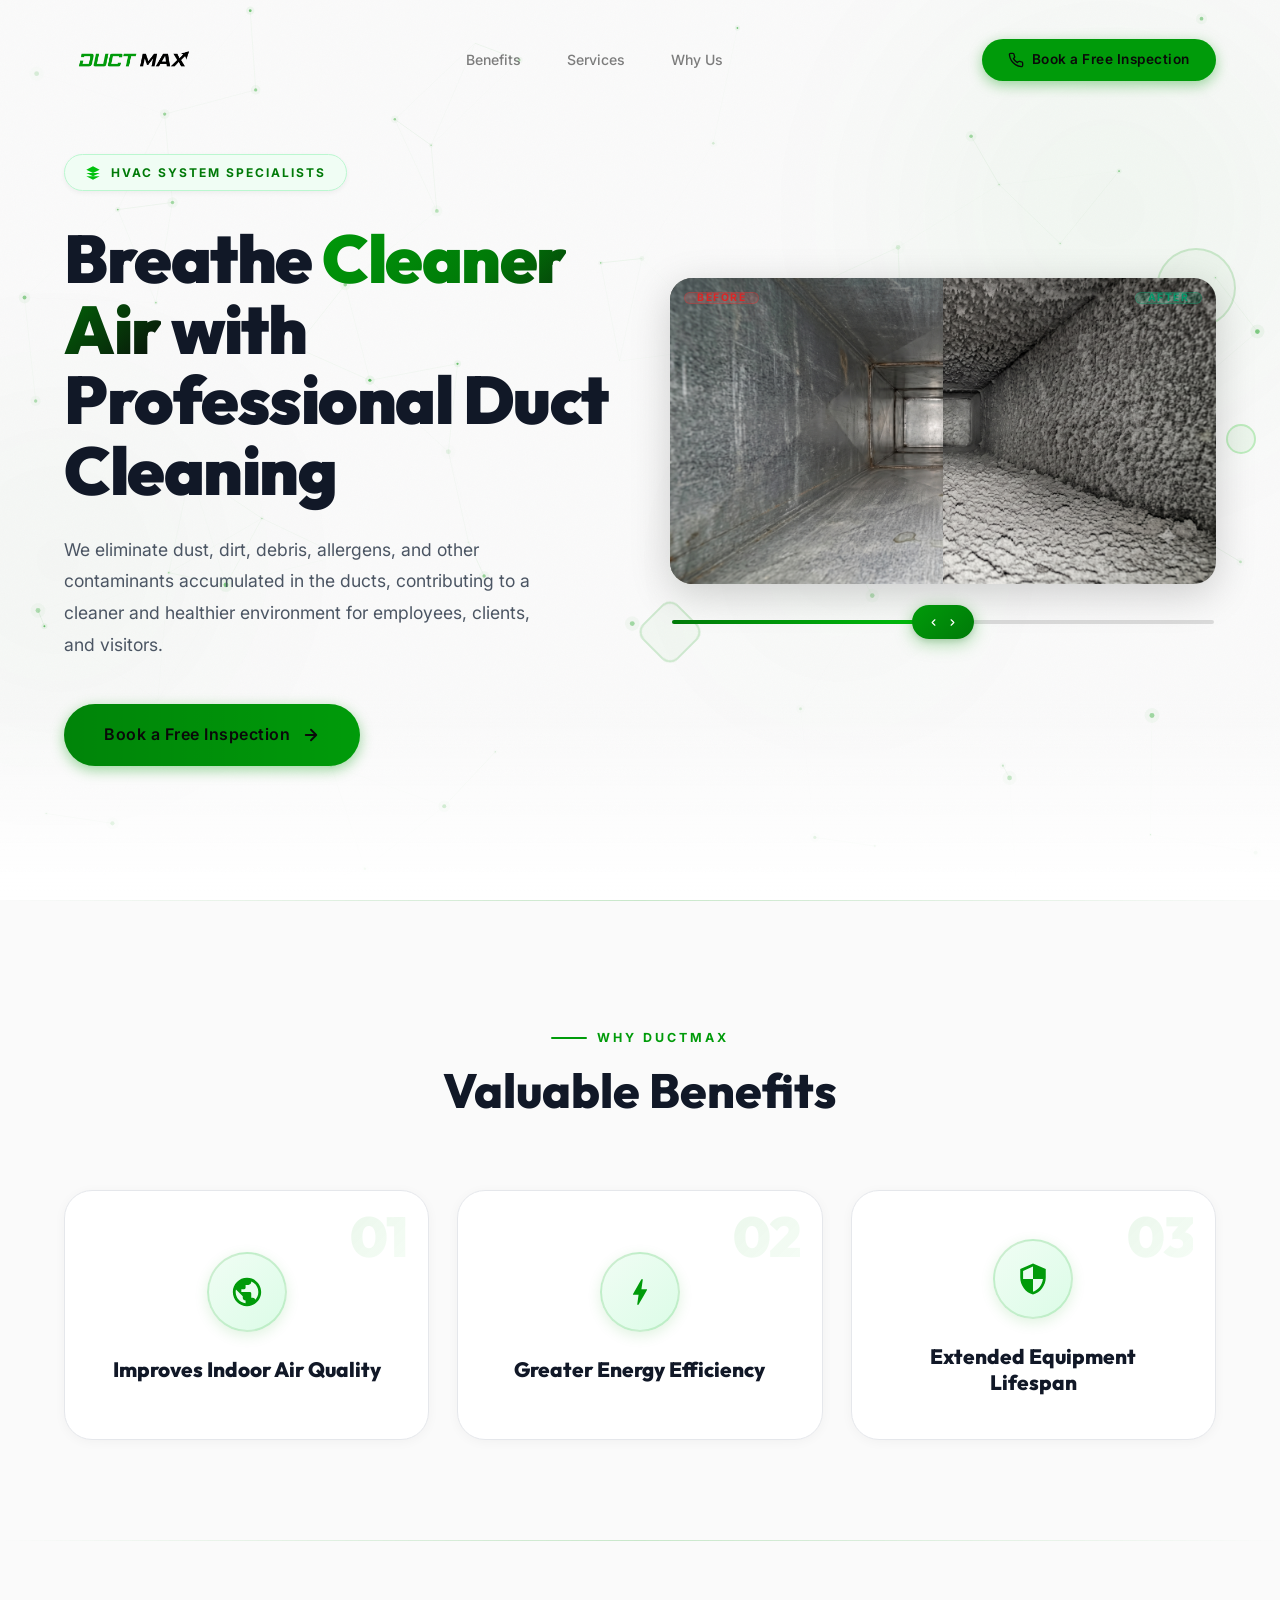
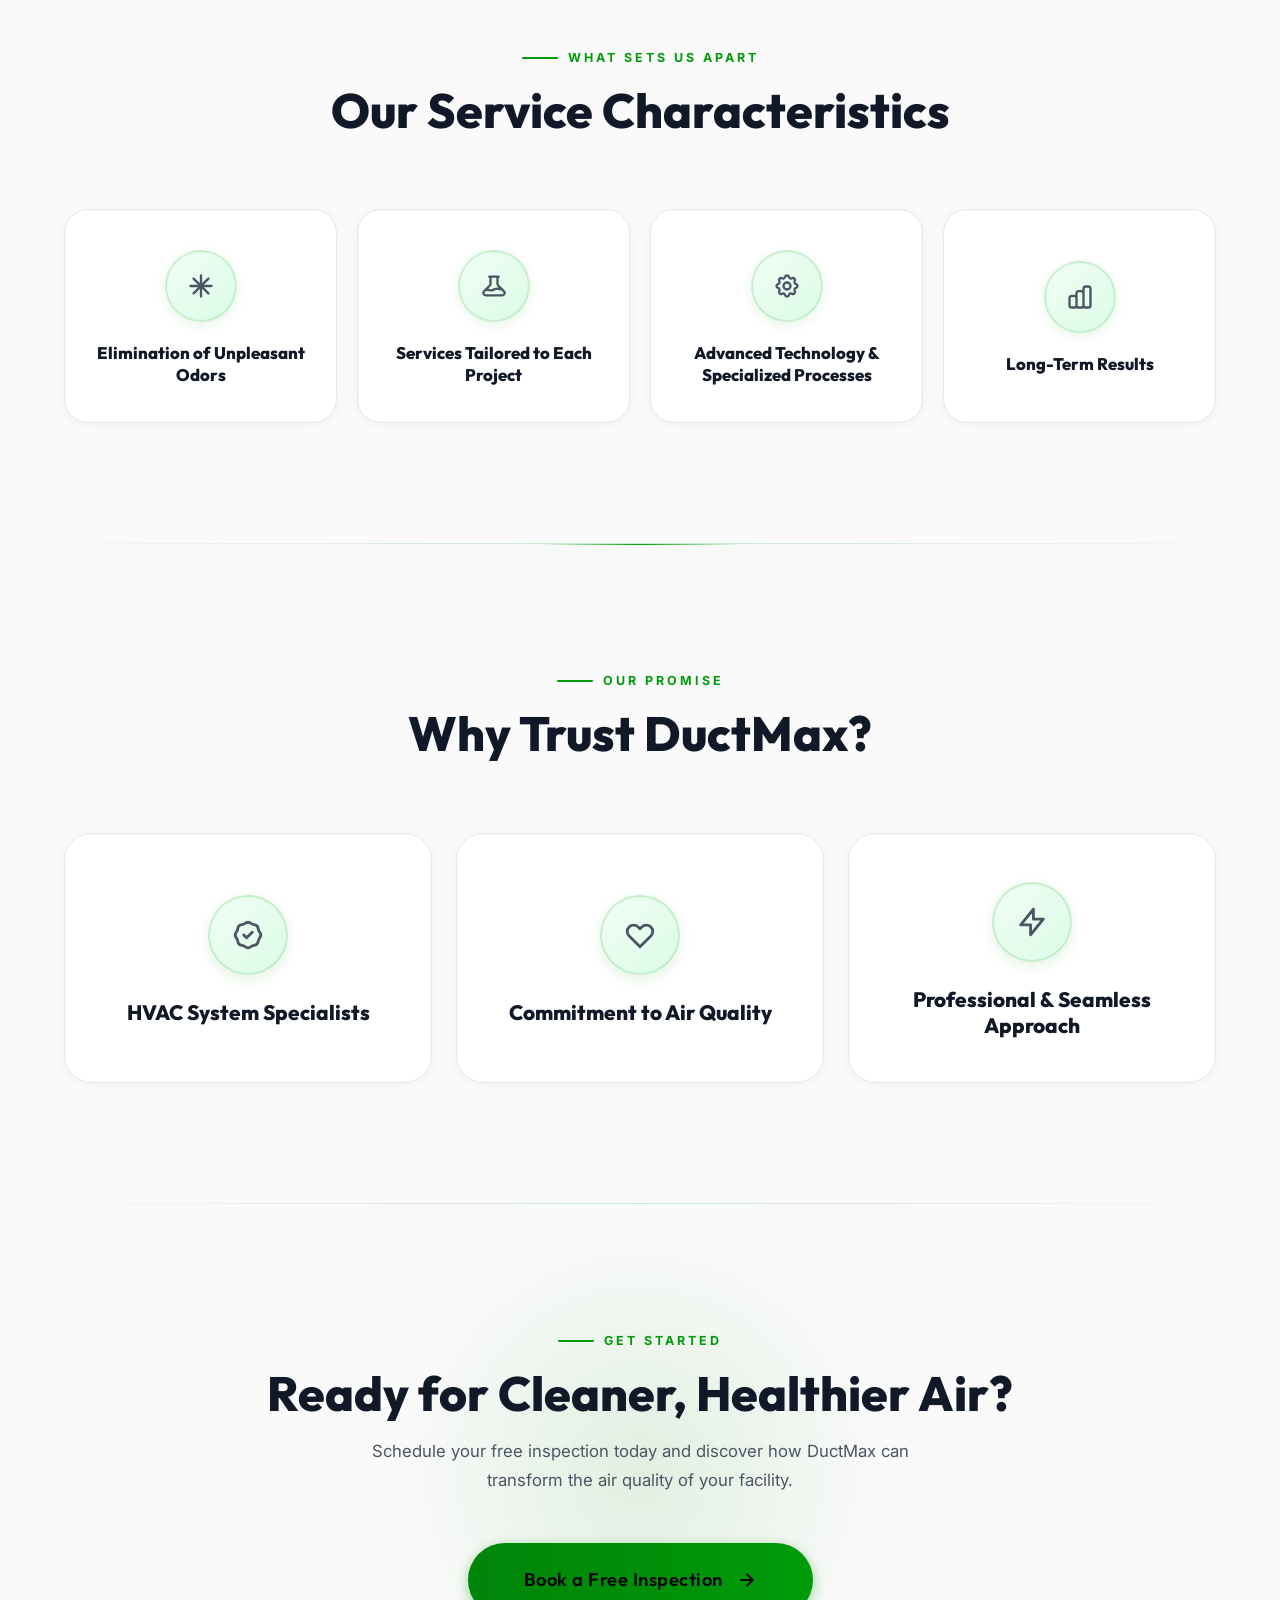
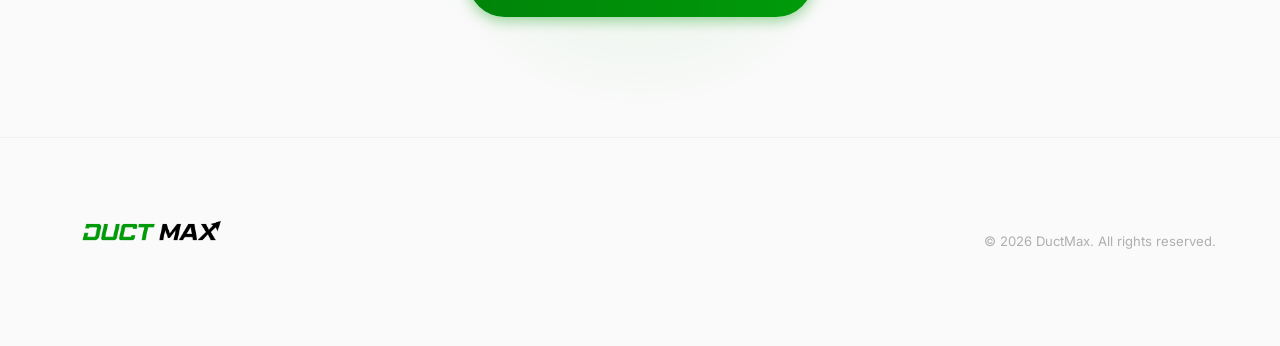
==== commit af5949af: "feat: redesign cards, add comparison slider, remove before-after section, rename title" ====
--- a/index.html
+++ b/index.html
@@ -92,17 +92,36 @@
         <div class="hero-shape hero-shape-1"></div>
         <div class="hero-shape hero-shape-2"></div>
         <div class="hero-shape hero-shape-3"></div>
-        <div class="hero-image-container">
-          <img src="imagen1.jpeg" alt="Before and after duct cleaning by DuctMax" id="hero-image">
-          <div class="hero-image-badge badge-before">
-            <svg xmlns="http://www.w3.org/2000/svg" width="14" height="14" viewBox="0 0 24 24" fill="none" stroke="currentColor" stroke-width="2.5" stroke-linecap="round" stroke-linejoin="round"><circle cx="12" cy="12" r="10"/><line x1="15" y1="9" x2="9" y2="15"/><line x1="9" y1="9" x2="15" y2="15"/></svg>
-            BEFORE
-          </div>
-          <div class="hero-image-badge badge-after">
-            <svg xmlns="http://www.w3.org/2000/svg" width="14" height="14" viewBox="0 0 24 24" fill="none" stroke="currentColor" stroke-width="2.5" stroke-linecap="round" stroke-linejoin="round"><circle cx="12" cy="12" r="10"/><polyline points="16 10 11 15 8 12"/></svg>
-            AFTER
-          </div>
-        </div>
+
+        <!-- Interactive Before/After Slider (new style) -->
+        <div class="comparison-wrap" id="comparisonWrap">
+
+          <!-- Image viewport: before clips over after -->
+          <div class="comparison-viewport">
+            <!-- AFTER image: full width, base layer -->
+            <img src="2.png" alt="Duct after cleaning" class="cmp-img cmp-after">
+            <!-- BEFORE image: clipped via clip-path, controlled by JS -->
+            <div class="cmp-before-clip" id="cmpBeforeClip">
+              <img src="1.png" alt="Duct before cleaning" class="cmp-img cmp-before">
+            </div>
+            <!-- Corner labels -->
+            <span class="cmp-label cmp-label-left">BEFORE</span>
+            <span class="cmp-label cmp-label-right">AFTER</span>
+          </div>
+
+          <!-- Scrubber track (outside / below images) -->
+          <div class="cmp-scrubber" id="cmpScrubber">
+            <div class="cmp-track">
+              <div class="cmp-track-fill" id="cmpTrackFill"></div>
+            </div>
+            <div class="cmp-dot" id="cmpDot">
+              <svg xmlns="http://www.w3.org/2000/svg" viewBox="0 0 24 24" fill="none" stroke="currentColor" stroke-width="2.5" stroke-linecap="round" stroke-linejoin="round"><polyline points="15 18 9 12 15 6"/></svg>
+              <svg xmlns="http://www.w3.org/2000/svg" viewBox="0 0 24 24" fill="none" stroke="currentColor" stroke-width="2.5" stroke-linecap="round" stroke-linejoin="round"><polyline points="9 18 15 12 9 6"/></svg>
+            </div>
+          </div>
+
+        </div>
+
       </div>
     </div>
   </section>
@@ -114,7 +133,7 @@
     <div class="container">
       <div class="benefits-header animate-on-scroll">
         <span class="section-label">Why DuctMax</span>
-        <h2 class="section-title">Three Valuable Benefits</h2>
+        <h2 class="section-title">Valuable Benefits</h2>
       </div>
       <div class="benefits-grid">
         <div class="benefit-card animate-on-scroll" id="benefit-1">
@@ -123,7 +142,6 @@
             <svg xmlns="http://www.w3.org/2000/svg" viewBox="0 0 24 24"><path d="M12 2C6.48 2 2 6.48 2 12s4.48 10 10 10 10-4.48 10-10S17.52 2 12 2zm-1 17.93c-3.95-.49-7-3.85-7-7.93 0-.62.08-1.21.21-1.79L9 15v1c0 1.1.9 2 2 2v1.93zm6.9-2.54c-.26-.81-1-1.39-1.9-1.39h-1v-3c0-.55-.45-1-1-1H8v-2h2c.55 0 1-.45 1-1V7h2c1.1 0 2-.9 2-2v-.41c2.93 1.19 5 4.06 5 7.41 0 2.08-.8 3.97-2.1 5.39z"/></svg>
           </div>
           <h3>Improves Indoor Air Quality</h3>
-          <p>We eliminate dust, dirt, debris, allergens, and other contaminants accumulated in the ducts, contributing to a cleaner and healthier environment for employees, clients, and visitors.</p>
         </div>
         <div class="benefit-card animate-on-scroll" id="benefit-2">
           <span class="benefit-number">02</span>
@@ -131,7 +149,6 @@
             <svg xmlns="http://www.w3.org/2000/svg" viewBox="0 0 24 24"><path d="M11 21h-1l1-7H7.5c-.88 0-.33-.75-.31-.78C8.48 10.94 10.42 7.54 13.01 3h1l-1 7h3.51c.4 0 .62.19.4.66C12.97 17.55 11 21 11 21z"/></svg>
           </div>
           <h3>Greater Energy Efficiency</h3>
-          <p>Clean ducts allow for better air circulation, reducing the workload of the HVAC system and improving its overall operational performance.</p>
         </div>
         <div class="benefit-card animate-on-scroll" id="benefit-3">
           <span class="benefit-number">03</span>
@@ -139,36 +156,6 @@
             <svg xmlns="http://www.w3.org/2000/svg" viewBox="0 0 24 24"><path d="M12 1L3 5v6c0 5.55 3.84 10.74 9 12 5.16-1.26 9-6.45 9-12V5l-9-4zm0 10.99h7c-.53 4.12-3.28 7.79-7 8.94V12H5V6.3l7-3.11v8.8z"/></svg>
           </div>
           <h3>Extended Equipment Lifespan</h3>
-          <p>By reducing the accumulation of contaminants, it decreases the wear and tear of critical components and lowers the probability of premature failures.</p>
-        </div>
-      </div>
-    </div>
-  </section>
-
-  <div class="section-divider"></div>
-
-  <!-- Results Before & After Section -->
-  <section class="results" id="results" style="padding: 100px 0; position: relative; z-index: 3;">
-    <div class="container">
-      <div class="benefits-header animate-on-scroll">
-        <span class="section-label">Our Results</span>
-        <h2 class="section-title">Before & After</h2>
-        <p class="section-subtitle">See the difference our professional duct cleaning services make in your HVAC systems.</p>
-      </div>
-      <div class="before-after-grid" style="display: grid; grid-template-columns: 1fr 1fr; gap: 30px; margin-top: 40px;">
-        <div class="result-card animate-on-scroll" style="position: relative; border-radius: var(--radius-lg); overflow: hidden; border: 1px solid rgba(248, 113, 113, 0.2); box-shadow: var(--shadow-lg);">
-          <img src="antes.png" alt="Before duct cleaning" style="width: 100%; height: 300px; object-fit: cover;">
-          <div class="hero-image-badge badge-before" style="position: absolute; top: 16px; left: 16px; bottom: auto;">
-            <svg xmlns="http://www.w3.org/2000/svg" width="14" height="14" viewBox="0 0 24 24" fill="none" stroke="currentColor" stroke-width="2.5" stroke-linecap="round" stroke-linejoin="round"><circle cx="12" cy="12" r="10"/><line x1="15" y1="9" x2="9" y2="15"/><line x1="9" y1="9" x2="15" y2="15"/></svg>
-            BEFORE
-          </div>
-        </div>
-        <div class="result-card animate-on-scroll" style="position: relative; border-radius: var(--radius-lg); overflow: hidden; border: 1px solid rgba(52, 211, 153, 0.2); box-shadow: var(--shadow-lg);">
-          <img src="despues.png" alt="After duct cleaning" style="width: 100%; height: 300px; object-fit: cover;">
-          <div class="hero-image-badge badge-after" style="position: absolute; top: 16px; left: 16px; bottom: auto;">
-            <svg xmlns="http://www.w3.org/2000/svg" width="14" height="14" viewBox="0 0 24 24" fill="none" stroke="currentColor" stroke-width="2.5" stroke-linecap="round" stroke-linejoin="round"><circle cx="12" cy="12" r="10"/><polyline points="16 10 11 15 8 12"/></svg>
-            AFTER
-          </div>
         </div>
       </div>
     </div>
@@ -190,7 +177,6 @@
           </div>
           <div class="characteristic-content">
             <h3>Elimination of Unpleasant Odors</h3>
-            <p>Deep cleaning helps remove particles and residues that generate foul odors inside the facilities.</p>
           </div>
         </div>
         <div class="characteristic-card animate-on-scroll" id="characteristic-2">
@@ -199,7 +185,6 @@
           </div>
           <div class="characteristic-content">
             <h3>Services Tailored to Each Project</h3>
-            <p>We design cleaning and maintenance programs according to the facility's size, usage level, and operational requirements (Hospitals, Hotels, Industry, Schools, and Residential).</p>
           </div>
         </div>
         <div class="characteristic-card animate-on-scroll" id="characteristic-3">
@@ -208,7 +193,6 @@
           </div>
           <div class="characteristic-content">
             <h3>Advanced Technology &amp; Specialized Processes</h3>
-            <p>We use structured procedures focused on maximizing the cleaning, efficiency, and safety of air distribution systems.</p>
           </div>
         </div>
         <div class="characteristic-card animate-on-scroll" id="characteristic-4">
@@ -217,7 +201,6 @@
           </div>
           <div class="characteristic-content">
             <h3>Long-Term Results</h3>
-            <p>We help our clients reduce operational costs, lower future maintenance expenses, and protect the investment made in their climate control equipment.</p>
           </div>
         </div>
       </div>
@@ -239,21 +222,18 @@
             <svg xmlns="http://www.w3.org/2000/svg" viewBox="0 0 24 24"><path d="M9 12l2 2 4-4M7.835 4.697a3.42 3.42 0 001.946-.806 3.42 3.42 0 014.438 0 3.42 3.42 0 001.946.806 3.42 3.42 0 013.138 3.138 3.42 3.42 0 00.806 1.946 3.42 3.42 0 010 4.438 3.42 3.42 0 00-.806 1.946 3.42 3.42 0 01-3.138 3.138 3.42 3.42 0 00-1.946.806 3.42 3.42 0 01-4.438 0 3.42 3.42 0 00-1.946-.806 3.42 3.42 0 01-3.138-3.138 3.42 3.42 0 00-.806-1.946 3.42 3.42 0 010-4.438 3.42 3.42 0 00.806-1.946 3.42 3.42 0 013.138-3.138z" fill="none" stroke="currentColor" stroke-width="2" stroke-linecap="round" stroke-linejoin="round"/></svg>
           </div>
           <h3>HVAC System Specialists</h3>
-          <p>We focus exclusively on services that improve the performance, efficiency, and reliability of commercial and industrial air conditioning and ventilation systems.</p>
         </div>
         <div class="credibility-card animate-on-scroll" id="credibility-2">
           <div class="credibility-icon">
             <svg xmlns="http://www.w3.org/2000/svg" viewBox="0 0 24 24"><path d="M4.318 6.318a4.5 4.5 0 000 6.364L12 20.364l7.682-7.682a4.5 4.5 0 00-6.364-6.364L12 7.636l-1.318-1.318a4.5 4.5 0 00-6.364 0z" fill="none" stroke="currentColor" stroke-width="2" stroke-linecap="round" stroke-linejoin="round"/></svg>
           </div>
           <h3>Commitment to Air Quality</h3>
-          <p>We understand the vital importance of providing healthy environments for employees, clients, patients, students, and users of any facility.</p>
         </div>
         <div class="credibility-card animate-on-scroll" id="credibility-3">
           <div class="credibility-icon">
             <svg xmlns="http://www.w3.org/2000/svg" viewBox="0 0 24 24"><path d="M13 10V3L4 14h7v7l9-11h-7z" fill="none" stroke="currentColor" stroke-width="2" stroke-linecap="round" stroke-linejoin="round"/></svg>
           </div>
           <h3>Professional &amp; Seamless Approach</h3>
-          <p>Every project is developed under structured procedures designed to minimize operational disruptions while guaranteeing visible and measurable results.</p>
         </div>
       </div>
     </div>
--- a/style.css
+++ b/style.css
@@ -673,231 +673,241 @@
 .benefits-grid {
   display: grid;
   grid-template-columns: repeat(3, 1fr);
-  gap: 24px;
+  gap: 28px;
 }
 
 .benefit-card {
   position: relative;
-  padding: 44px 32px;
-  background: rgba(0, 0, 0, 0.02);
-  border-radius: var(--radius-lg);
-  border: 1px solid rgba(0, 0, 0, 0.06);
-  transition: all var(--transition-smooth);
+  padding: 48px 36px 44px;
+  background: #fff;
+  border-radius: 28px;
+  border: 1.5px solid #E5E7EB;
+  transition: all 0.4s cubic-bezier(0.4, 0, 0.2, 1);
   overflow: hidden;
-  backdrop-filter: blur(10px);
-}
-
+  display: flex;
+  flex-direction: column;
+  align-items: center;
+  justify-content: center;
+  text-align: center;
+  box-shadow: 0 2px 12px rgba(0,0,0,0.04);
+}
+
+/* Green gradient top bar */
 .benefit-card::before {
   content: '';
   position: absolute;
   top: 0;
   left: 0;
   width: 100%;
-  height: 3px;
-  background: linear-gradient(90deg, var(--brand-green), var(--brand-green-light));
+  height: 4px;
+  background: linear-gradient(90deg, var(--brand-green-dark), var(--brand-green-light));
   transform: scaleX(0);
   transform-origin: left;
-  transition: transform 0.6s cubic-bezier(0.16, 1, 0.3, 1);
-}
-
-/* Glow effect behind card on hover */
+  transition: transform 0.5s cubic-bezier(0.16, 1, 0.3, 1);
+  border-radius: 0 0 4px 4px;
+}
+
+/* Subtle green tint on hover */
 .benefit-card::after {
   content: '';
   position: absolute;
-  top: 0;
-  left: 0;
-  width: 100%;
-  height: 100%;
-  background: radial-gradient(ellipse at 50% 0%, rgba(0, 155, 10, 0.08), transparent 70%);
+  inset: 0;
+  background: linear-gradient(160deg, rgba(0,155,10,0.04) 0%, transparent 60%);
   opacity: 0;
-  transition: opacity var(--transition-smooth);
+  transition: opacity 0.4s ease;
   pointer-events: none;
 }
 
 .benefit-card:hover {
   transform: translateY(-10px);
-  border-color: rgba(0, 155, 10, 0.2);
-  box-shadow: 0 20px 60px rgba(0, 155, 10, 0.08), 0 0 40px rgba(0, 155, 10, 0.05);
-  background: rgba(0, 0, 0, 0.04);
-}
-
-.benefit-card:hover::before {
-  transform: scaleX(1);
-}
-
-.benefit-card:hover::after {
-  opacity: 1;
-}
+  border-color: rgba(0, 155, 10, 0.3);
+  box-shadow: 0 24px 48px rgba(0, 155, 10, 0.1), 0 8px 20px rgba(0,0,0,0.06);
+}
+
+.benefit-card:hover::before { transform: scaleX(1); }
+.benefit-card:hover::after  { opacity: 1; }
 
 .benefit-icon {
-  width: 60px;
-  height: 60px;
-  background: rgba(0, 155, 10, 0.08);
-  border: 1px solid rgba(0, 155, 10, 0.12);
-  border-radius: 18px;
+  width: 80px;
+  height: 80px;
+  background: linear-gradient(135deg, #f0fdf4, #dcfce7);
+  border: 2px solid rgba(0,155,10,0.15);
+  border-radius: 50%;
   display: flex;
   align-items: center;
   justify-content: center;
-  margin-bottom: 28px;
-  transition: all var(--transition-smooth);
+  margin-bottom: 24px;
+  transition: all 0.4s cubic-bezier(0.4, 0, 0.2, 1);
   position: relative;
   z-index: 2;
+  box-shadow: 0 4px 14px rgba(0,155,10,0.12);
 }
 
 .benefit-card:hover .benefit-icon {
   background: linear-gradient(135deg, var(--brand-green), var(--brand-green-dark));
   border-color: transparent;
-  transform: scale(1.12) rotate(-5deg);
-  box-shadow: 0 0 30px rgba(0, 155, 10, 0.3);
+  transform: scale(1.1) rotate(-6deg);
+  box-shadow: 0 8px 28px rgba(0, 155, 10, 0.35);
 }
 
 .benefit-icon svg {
+  width: 34px;
+  height: 34px;
+  fill: var(--brand-green);
+  transition: fill 0.2s ease;
+}
+
+.benefit-card:hover .benefit-icon svg { fill: #ffffff; }
+
+.benefit-card h3 {
+  font-family: var(--font-heading);
+  font-size: 1.3rem;
+  font-weight: 800;
+  color: #111827;
+  margin-bottom: 0;
+  line-height: 1.25;
+  position: relative;
+  z-index: 2;
+}
+
+.benefit-card p {
+  font-size: 0.95rem;
+  color: #6B7280;
+  line-height: 1.75;
+  position: relative;
+  z-index: 2;
+}
+
+.benefit-number {
+  position: absolute;
+  top: 18px;
+  right: 22px;
+  font-family: var(--font-heading);
+  font-size: 3.5rem;
+  font-weight: 900;
+  background: linear-gradient(135deg, rgba(0,155,10,0.08), rgba(0,194,13,0.04));
+  -webkit-background-clip: text;
+  -webkit-text-fill-color: transparent;
+  background-clip: text;
+  line-height: 1;
+  transition: all 0.4s ease;
+  z-index: 1;
+  letter-spacing: -2px;
+}
+
+.benefit-card:hover .benefit-number {
+  background: linear-gradient(135deg, rgba(0,155,10,0.18), rgba(0,194,13,0.10));
+  -webkit-background-clip: text;
+  background-clip: text;
+}
+
+/* === Characteristics Section === */
+.characteristics {
+  padding: 100px 0 120px;
+  position: relative;
+  z-index: 3;
+}
+
+.characteristics-header {
+  text-align: center;
+  margin-bottom: 72px;
+}
+
+.characteristics-header .section-subtitle {
+  margin: 0 auto;
+}
+
+/* 4 cards in one row */
+.characteristics-grid {
+  display: grid;
+  grid-template-columns: repeat(4, 1fr);
+  gap: 20px;
+}
+
+.characteristic-card {
+  display: flex;
+  flex-direction: column;
+  align-items: center;
+  justify-content: center;
+  text-align: center;
+  gap: 0;
+  padding: 40px 24px 36px;
+  background: #fff;
+  border-radius: 24px;
+  border: 1.5px solid #E5E7EB;
+  transition: all 0.4s cubic-bezier(0.4, 0, 0.2, 1);
+  position: relative;
+  overflow: hidden;
+  box-shadow: 0 2px 10px rgba(0,0,0,0.04);
+}
+
+/* Vertical colored left accent line appears on hover */
+.characteristic-card::before {
+  content: '';
+  position: absolute;
+  bottom: 0;
+  left: 0;
+  width: 100%;
+  height: 3px;
+  background: linear-gradient(90deg, var(--brand-green-dark), var(--brand-green-light));
+  transform: scaleX(0);
+  transform-origin: left;
+  transition: transform 0.45s cubic-bezier(0.16, 1, 0.3, 1);
+}
+
+.characteristic-card:hover {
+  transform: translateY(-8px);
+  border-color: rgba(0, 155, 10, 0.3);
+  box-shadow: 0 20px 40px rgba(0,155,10,0.1), 0 6px 16px rgba(0,0,0,0.06);
+}
+
+.characteristic-card:hover::before {
+  transform: scaleX(1);
+}
+
+.characteristic-icon {
+  flex-shrink: 0;
+  width: 72px;
+  height: 72px;
+  background: linear-gradient(135deg, #f0fdf4, #dcfce7);
+  border: 2px solid rgba(0,155,10,0.14);
+  border-radius: 50%;
+  display: flex;
+  align-items: center;
+  justify-content: center;
+  margin-bottom: 20px;
+  transition: all 0.4s cubic-bezier(0.4, 0, 0.2, 1);
+  box-shadow: 0 3px 12px rgba(0,155,10,0.10);
+}
+
+.characteristic-card:hover .characteristic-icon {
+  background: linear-gradient(135deg, var(--brand-green), var(--brand-green-dark));
+  border-color: transparent;
+  box-shadow: 0 8px 24px rgba(0, 155, 10, 0.3);
+  transform: scale(1.1) rotate(6deg);
+}
+
+.characteristic-icon svg {
   width: 28px;
   height: 28px;
   fill: var(--brand-green);
-  transition: fill var(--transition-fast);
-}
-
-.benefit-card:hover .benefit-icon svg {
-  fill: var(--white);
-}
-
-.benefit-card h3 {
-  font-family: var(--font-heading);
-  font-size: 1.25rem;
-  font-weight: 700;
-  color: var(--white);
-  margin-bottom: 14px;
-  line-height: 1.3;
-  position: relative;
-  z-index: 2;
-}
-
-.benefit-card p {
-  font-size: 0.95rem;
-  color: rgba(0, 0, 0, 0.45);
-  line-height: 1.75;
-  position: relative;
-  z-index: 2;
-}
-
-.benefit-number {
-  position: absolute;
-  top: 16px;
-  right: 20px;
-  font-family: var(--font-heading);
-  font-size: 4.5rem;
-  font-weight: 900;
-  color: rgba(0, 155, 10, 0.04);
-  line-height: 1;
-  transition: color var(--transition-smooth);
-  z-index: 1;
-}
-
-.benefit-card:hover .benefit-number {
-  color: rgba(0, 155, 10, 0.1);
-}
-
-/* === Characteristics Section === */
-.characteristics {
-  padding: 100px 0 120px;
-  position: relative;
-  z-index: 3;
-}
-
-.characteristics-header {
-  text-align: center;
-  margin-bottom: 72px;
-}
-
-.characteristics-header .section-subtitle {
-  margin: 0 auto;
-}
-
-.characteristics-grid {
-  display: grid;
-  grid-template-columns: repeat(2, 1fr);
-  gap: 20px;
-}
-
-.characteristic-card {
-  display: flex;
-  gap: 24px;
-  padding: 32px;
-  background: rgba(0, 0, 0, 0.02);
-  border-radius: var(--radius-lg);
-  border: 1px solid rgba(0, 0, 0, 0.05);
-  transition: all var(--transition-smooth);
-  position: relative;
-  overflow: hidden;
-  backdrop-filter: blur(8px);
-}
-
-.characteristic-card::before {
-  content: '';
-  position: absolute;
-  top: 0;
-  left: 0;
-  width: 3px;
-  height: 100%;
-  background: linear-gradient(180deg, var(--brand-green), var(--brand-green-dark));
-  opacity: 0;
-  transition: opacity var(--transition-smooth);
-  box-shadow: 0 0 15px var(--brand-green-glow);
-}
-
-.characteristic-card:hover {
-  transform: translateX(6px);
-  border-color: rgba(0, 155, 10, 0.15);
-  background: rgba(0, 0, 0, 0.04);
-  box-shadow: 0 10px 40px rgba(0, 0, 0, 0.2);
-}
-
-.characteristic-card:hover::before {
-  opacity: 1;
-}
-
-.characteristic-icon {
-  flex-shrink: 0;
-  width: 52px;
-  height: 52px;
-  background: rgba(0, 155, 10, 0.08);
-  border: 1px solid rgba(0, 155, 10, 0.1);
-  border-radius: 16px;
-  display: flex;
-  align-items: center;
-  justify-content: center;
-  transition: all var(--transition-smooth);
-}
-
-.characteristic-card:hover .characteristic-icon {
-  background: linear-gradient(135deg, var(--brand-green), var(--brand-green-dark));
-  border-color: transparent;
-  box-shadow: 0 0 25px rgba(0, 155, 10, 0.25);
-}
-
-.characteristic-icon svg {
-  width: 24px;
-  height: 24px;
-  fill: var(--brand-green);
-  transition: fill var(--transition-fast);
-}
-
-.characteristic-card:hover .characteristic-icon svg {
-  fill: var(--white);
-}
+  transition: fill 0.2s ease;
+}
+
+.characteristic-card:hover .characteristic-icon svg { fill: #ffffff; }
 
 .characteristic-content h3 {
   font-family: var(--font-heading);
-  font-size: 1.1rem;
-  font-weight: 700;
-  color: var(--white);
-  margin-bottom: 10px;
+  font-size: 1.05rem;
+  font-weight: 800;
+  color: #111827;
+  margin-bottom: 0;
+  line-height: 1.3;
 }
 
 .characteristic-content p {
   font-size: 0.92rem;
-  color: rgba(0, 0, 0, 0.45);
+  color: #6B7280;
   line-height: 1.75;
 }
 
@@ -938,83 +948,98 @@
 }
 
 .credibility-card {
-  padding: 44px 32px;
-  background: rgba(0, 0, 0, 0.02);
-  border: 1px solid rgba(0, 0, 0, 0.06);
-  border-radius: var(--radius-lg);
-  backdrop-filter: blur(10px);
-  transition: all var(--transition-smooth);
+  padding: 48px 32px 44px;
+  background: #fff;
+  border: 1.5px solid #E5E7EB;
+  border-radius: 28px;
+  transition: all 0.4s cubic-bezier(0.4, 0, 0.2, 1);
   position: relative;
   overflow: hidden;
-}
-
-/* Animated corner glow */
+  display: flex;
+  flex-direction: column;
+  align-items: center;
+  justify-content: center;
+  text-align: center;
+  box-shadow: 0 2px 12px rgba(0,0,0,0.04);
+}
+
+/* Top accent bar */
+.credibility-card::before {
+  content: '';
+  position: absolute;
+  top: 0;
+  left: 0;
+  width: 100%;
+  height: 4px;
+  background: linear-gradient(90deg, var(--brand-green-dark), var(--brand-green-light));
+  transform: scaleX(0);
+  transform-origin: left;
+  transition: transform 0.5s cubic-bezier(0.16, 1, 0.3, 1);
+  border-radius: 0 0 4px 4px;
+}
+
+/* Subtle green tint on hover */
 .credibility-card::after {
   content: '';
   position: absolute;
-  width: 120px;
-  height: 120px;
-  top: -60px;
-  right: -60px;
-  background: radial-gradient(circle, rgba(0, 155, 10, 0.15), transparent 70%);
+  inset: 0;
+  background: linear-gradient(160deg, rgba(0,155,10,0.04) 0%, transparent 60%);
   opacity: 0;
-  transition: opacity var(--transition-smooth);
+  transition: opacity 0.4s ease;
   pointer-events: none;
 }
 
 .credibility-card:hover {
-  transform: translateY(-8px);
-  background: rgba(0, 0, 0, 0.05);
-  border-color: rgba(0, 155, 10, 0.25);
-  box-shadow: 0 20px 60px rgba(0, 155, 10, 0.08), var(--shadow-glow);
-}
-
-.credibility-card:hover::after {
-  opacity: 1;
-}
+  transform: translateY(-10px);
+  border-color: rgba(0, 155, 10, 0.3);
+  box-shadow: 0 24px 48px rgba(0, 155, 10, 0.1), 0 8px 20px rgba(0,0,0,0.06);
+}
+
+.credibility-card:hover::before { transform: scaleX(1); }
+.credibility-card:hover::after  { opacity: 1; }
 
 .credibility-icon {
-  width: 60px;
-  height: 60px;
-  background: rgba(0, 155, 10, 0.08);
-  border-radius: 18px;
+  width: 80px;
+  height: 80px;
+  background: linear-gradient(135deg, #f0fdf4, #dcfce7);
+  border: 2px solid rgba(0,155,10,0.15);
+  border-radius: 50%;
   display: flex;
   align-items: center;
   justify-content: center;
-  margin-bottom: 28px;
-  border: 1px solid rgba(0, 155, 10, 0.12);
-  transition: all var(--transition-smooth);
+  margin-bottom: 24px;
+  box-shadow: 0 4px 14px rgba(0,155,10,0.12);
+  transition: all 0.4s cubic-bezier(0.4, 0, 0.2, 1);
 }
 
 .credibility-card:hover .credibility-icon {
   background: linear-gradient(135deg, var(--brand-green), var(--brand-green-dark));
   border-color: transparent;
-  transform: scale(1.1);
-  box-shadow: 0 0 30px rgba(0, 155, 10, 0.3);
+  transform: scale(1.1) rotate(-6deg);
+  box-shadow: 0 8px 28px rgba(0, 155, 10, 0.35);
 }
 
 .credibility-icon svg {
-  width: 28px;
-  height: 28px;
-  fill: var(--brand-green-light);
-  transition: fill var(--transition-fast);
-}
-
-.credibility-card:hover .credibility-icon svg {
-  fill: var(--white);
-}
+  width: 34px;
+  height: 34px;
+  fill: var(--brand-green);
+  transition: fill 0.2s ease;
+}
+
+.credibility-card:hover .credibility-icon svg { fill: #ffffff; }
 
 .credibility-card h3 {
   font-family: var(--font-heading);
-  font-size: 1.2rem;
-  font-weight: 700;
-  color: var(--white);
-  margin-bottom: 14px;
+  font-size: 1.3rem;
+  font-weight: 800;
+  color: #111827;
+  margin-bottom: 0;
+  line-height: 1.25;
 }
 
 .credibility-card p {
   font-size: 0.92rem;
-  color: rgba(0, 0, 0, 0.45);
+  color: #6B7280;
   line-height: 1.8;
 }
 
@@ -1319,6 +1344,10 @@
     grid-template-columns: repeat(2, 1fr);
   }
 
+  .characteristics-grid {
+    grid-template-columns: repeat(2, 1fr);
+  }
+
   .credibility-grid {
     grid-template-columns: repeat(2, 1fr);
   }
@@ -1381,51 +1410,7 @@
     color: #4B5563 !important;
 }
 
-/* CARDS REFINEMENT */
-.benefit-card, .characteristic-card, .credibility-card {
-    background: #FFFFFF !important;
-    border: 1px solid #E5E7EB !important;
-    border-radius: 24px !important;
-    box-shadow: 0 4px 6px -1px rgba(0, 0, 0, 0.05), 0 2px 4px -1px rgba(0, 0, 0, 0.03) !important;
-    transition: all 0.4s cubic-bezier(0.4, 0, 0.2, 1) !important;
-    padding: 40px !important;
-}
-
-.benefit-card:hover, .characteristic-card:hover, .credibility-card:hover {
-    transform: translateY(-8px) !important;
-    border-color: var(--brand-green-light) !important;
-    box-shadow: 0 20px 25px -5px rgba(0, 0, 0, 0.1), 0 10px 10px -5px rgba(0, 0, 0, 0.04) !important;
-}
-
-.benefit-card p, .characteristic-card p, .credibility-card p {
-    color: #6B7280 !important;
-}
-
-.benefit-number {
-    color: #F3F4F6 !important;
-    z-index: 0 !important;
-}
-
-/* ICONS */
-.benefit-icon, .characteristic-icon, .credibility-icon {
-    background: #F0FDF4 !important;
-    border: none !important;
-    box-shadow: 0 4px 6px -1px rgba(0, 155, 10, 0.1) !important;
-}
-
-.benefit-icon svg, .characteristic-icon svg, .credibility-icon svg {
-    fill: var(--brand-green) !important;
-    color: var(--brand-green) !important;
-}
-
-.benefit-card:hover .benefit-icon, .characteristic-card:hover .characteristic-icon, .credibility-card:hover .credibility-icon {
-    background: var(--brand-green) !important;
-}
-
-.benefit-card:hover .benefit-icon svg, .characteristic-card:hover .characteristic-icon svg, .credibility-card:hover .credibility-icon svg {
-    fill: #FFFFFF !important;
-    color: #FFFFFF !important;
-}
+/* Cards now styled directly — no overrides needed */
 
 /* BUTTONS */
 .btn-primary, .cta-btn, .navbar-cta {
@@ -1478,3 +1463,151 @@
 .section-label::before {
     background: var(--brand-green) !important;
 }
+
+/* ========================================
+   COMPARISON SLIDER — track below image
+   ======================================== */
+
+/* Outer wrapper */
+.comparison-wrap {
+  width: 100%;
+  display: flex;
+  flex-direction: column;
+  gap: 18px;
+}
+
+/* Image container — no overflow issues, images stack via absolute */
+.comparison-viewport {
+  position: relative;
+  width: 100%;
+  border-radius: var(--radius-lg);
+  overflow: hidden;
+  box-shadow: 0 10px 40px rgba(0, 0, 0, 0.18);
+  line-height: 0;
+}
+
+/* Both images fill the same space */
+.cmp-img {
+  display: block;
+  width: 100%;
+  height: auto;
+  pointer-events: none;
+}
+
+.cmp-after {
+  position: relative;
+  z-index: 1;
+}
+
+/* Before clip: absolute overlay, width controlled by JS clip-path */
+.cmp-before-clip {
+  position: absolute;
+  inset: 0;
+  z-index: 2;
+  /* clip-path set inline by JS */
+  clip-path: inset(0 50% 0 0);
+  overflow: hidden;
+}
+
+.cmp-before-clip .cmp-img {
+  width: 100%;
+  height: 100%;
+  object-fit: cover;
+}
+
+/* Corner labels on the image */
+.cmp-label {
+  position: absolute;
+  top: 14px;
+  z-index: 5;
+  padding: 5px 12px;
+  border-radius: 50px;
+  font-size: 0.65rem;
+  font-weight: 700;
+  letter-spacing: 1.5px;
+  text-transform: uppercase;
+  pointer-events: none;
+}
+
+.cmp-label-left {
+  left: 14px;
+  background: rgba(248, 113, 113, 0.18);
+  border: 1px solid rgba(220, 38, 38, 0.35);
+  color: #dc2626;
+}
+
+.cmp-label-right {
+  right: 14px;
+  background: rgba(52, 211, 153, 0.18);
+  border: 1px solid rgba(5, 150, 105, 0.35);
+  color: #059669;
+}
+
+/* ── Scrubber track ── */
+.cmp-scrubber {
+  position: relative;
+  width: 100%;
+  height: 40px;
+  display: flex;
+  align-items: center;
+  cursor: col-resize;
+  user-select: none;
+  -webkit-user-select: none;
+  padding: 0 2px;
+}
+
+.cmp-track {
+  position: relative;
+  width: 100%;
+  height: 4px;
+  background: rgba(0, 0, 0, 0.12);
+  border-radius: 4px;
+  overflow: visible;
+}
+
+/* Green fill from left up to dot */
+.cmp-track-fill {
+  position: absolute;
+  left: 0;
+  top: 0;
+  width: 50%; /* updated by JS */
+  height: 100%;
+  background: linear-gradient(90deg, var(--brand-green-dark), var(--brand-green-light));
+  border-radius: 4px;
+  transition: width 0s; /* instant */
+}
+
+/* Draggable pill handle positioned on the track */
+.cmp-dot {
+  position: absolute;
+  left: 50%; /* updated by JS */
+  top: 50%;
+  transform: translate(-50%, -50%);
+  height: 34px;
+  padding: 0 16px;
+  background: linear-gradient(135deg, var(--brand-green), var(--brand-green-dark));
+  border-radius: 999px;
+  display: flex;
+  align-items: center;
+  justify-content: center;
+  gap: 8px;
+  box-shadow: 0 4px 18px rgba(0, 155, 10, 0.35), 0 2px 6px rgba(0,0,0,0.12);
+  cursor: col-resize;
+  transition: transform 0.15s ease, box-shadow 0.15s ease;
+  z-index: 10;
+  white-space: nowrap;
+}
+
+.cmp-dot:hover,
+.cmp-scrubber:active .cmp-dot {
+  transform: translate(-50%, -50%) scale(1.08);
+  box-shadow: 0 6px 26px rgba(0, 155, 10, 0.5), 0 2px 8px rgba(0,0,0,0.15);
+}
+
+.cmp-dot svg {
+  width: 11px;
+  height: 11px;
+  stroke: #ffffff;
+  flex-shrink: 0;
+}
+
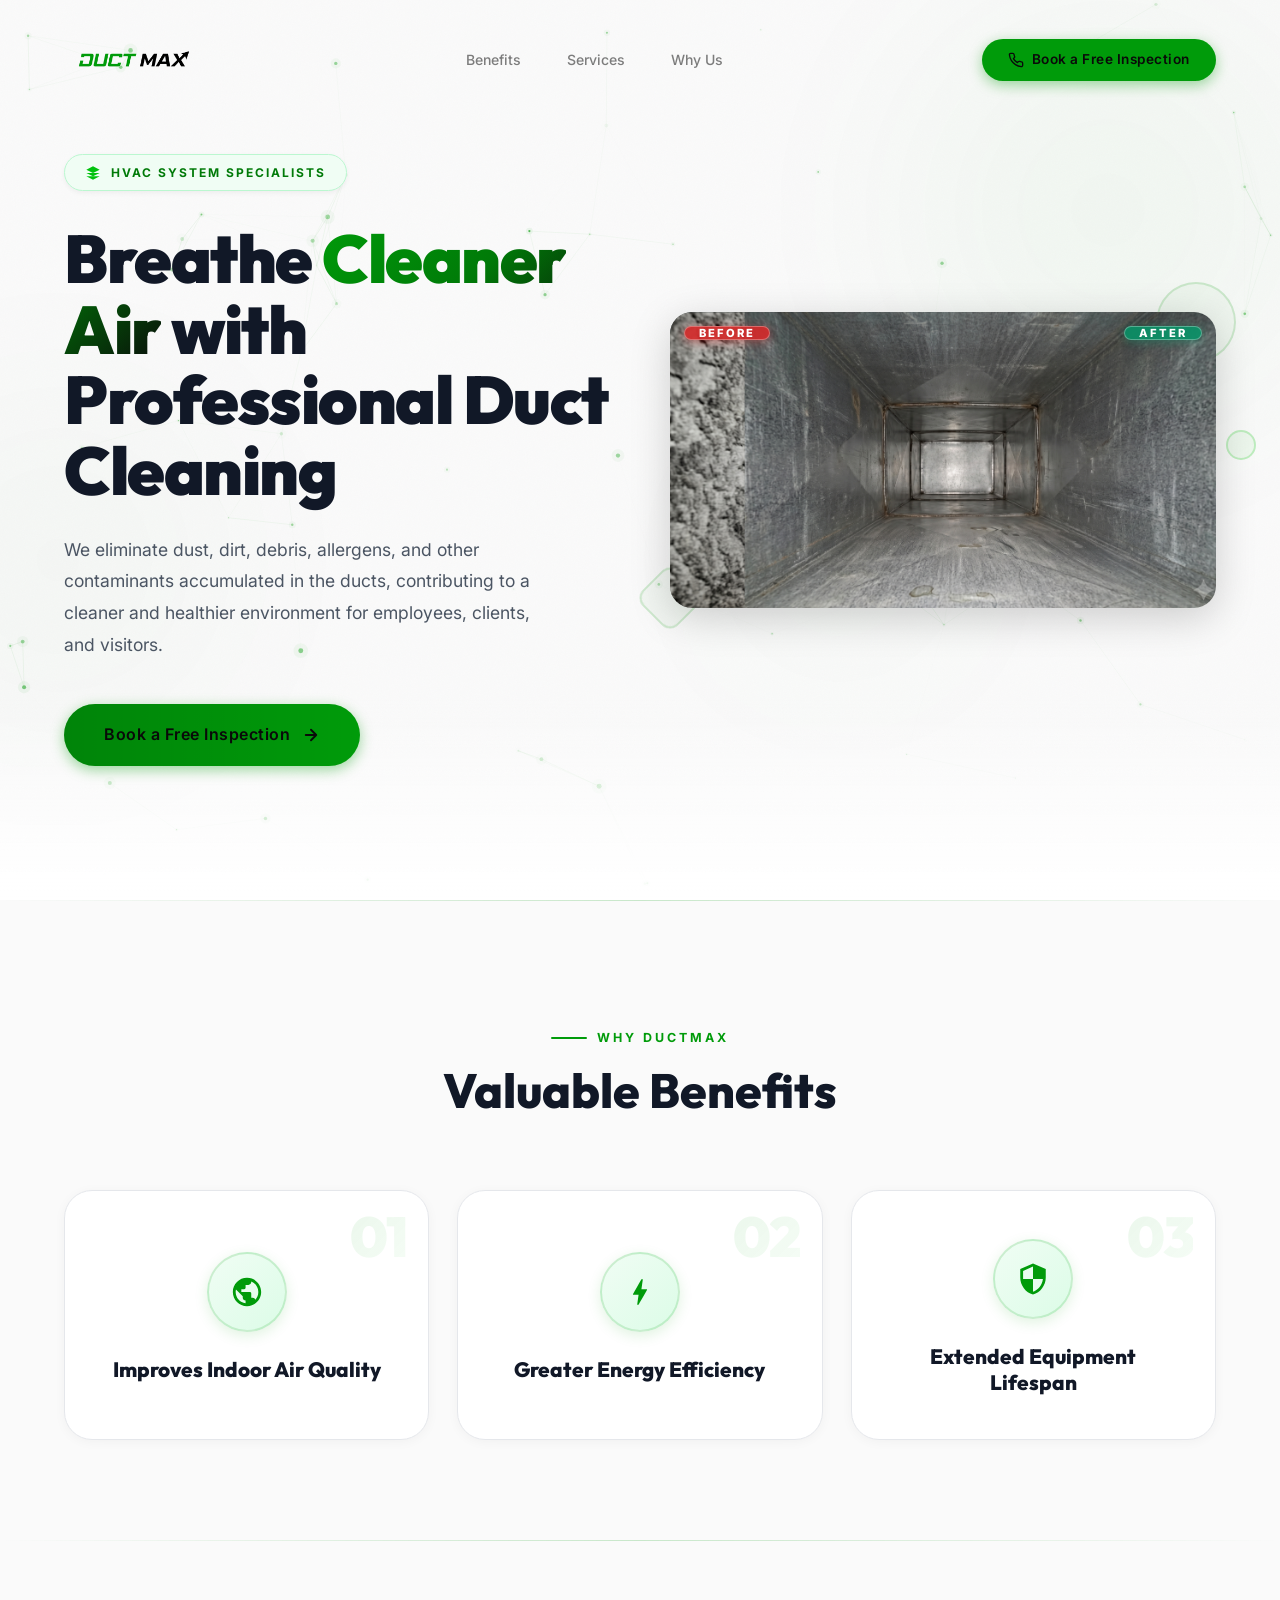
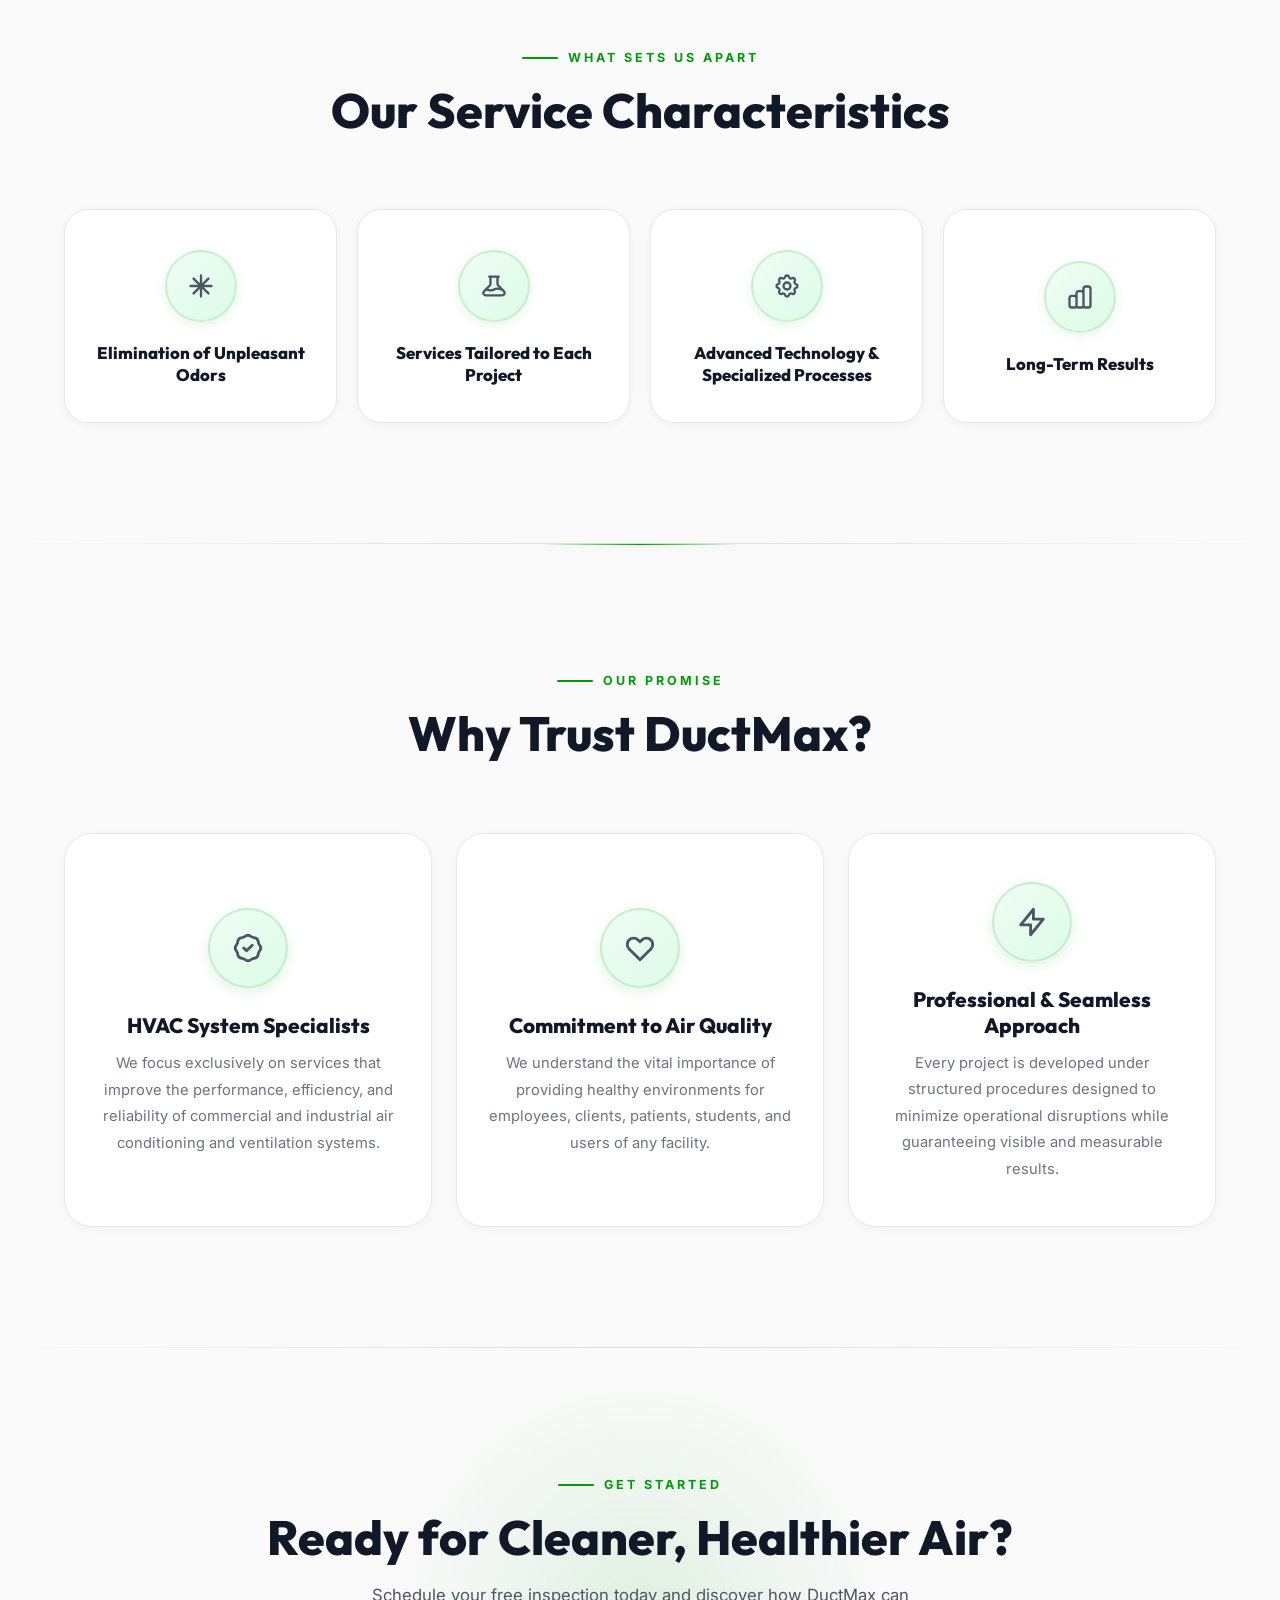
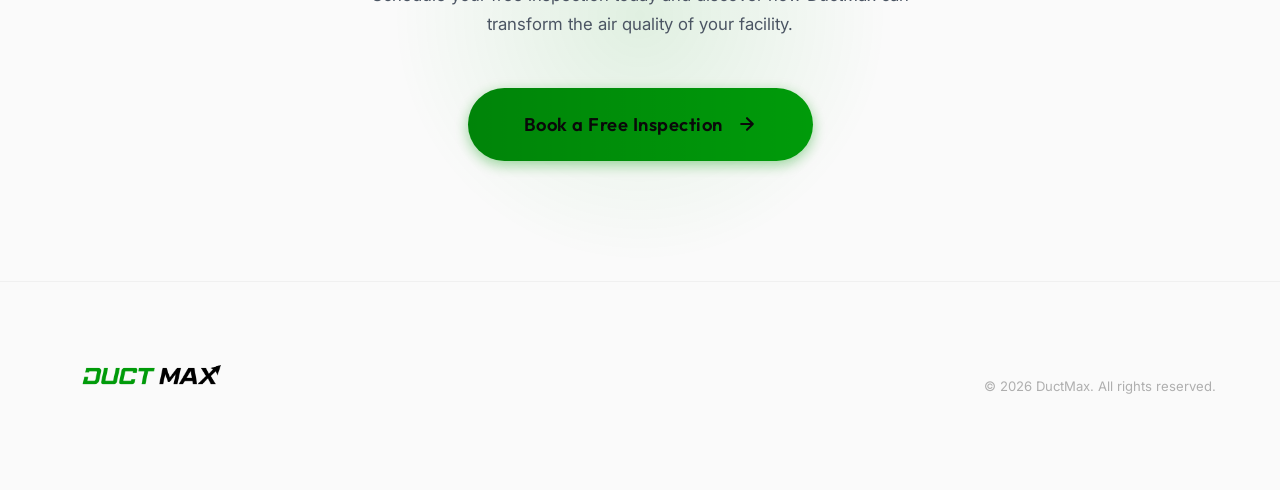
==== commit 79780d5c: "fix: remove AI watermark and force cache bypass" ====
--- a/index.html
+++ b/index.html
@@ -93,31 +93,20 @@
         <div class="hero-shape hero-shape-2"></div>
         <div class="hero-shape hero-shape-3"></div>
 
-        <!-- Interactive Before/After Slider (new style) -->
+        <!-- Interactive Before/After Slider (mouse-follow) -->
         <div class="comparison-wrap" id="comparisonWrap">
 
-          <!-- Image viewport: before clips over after -->
-          <div class="comparison-viewport">
-            <!-- AFTER image: full width, base layer -->
-            <img src="2.png" alt="Duct after cleaning" class="cmp-img cmp-after">
-            <!-- BEFORE image: clipped via clip-path, controlled by JS -->
+          <!-- Image viewport: AFTER clips over BEFORE, follows cursor -->
+          <div class="comparison-viewport" id="comparisonViewport">
+            <!-- BEFORE image: full width, base layer -->
+            <img src="1.png?v=2" alt="Duct before cleaning" class="cmp-img cmp-after">
+            <!-- AFTER image: clipped via clip-path, controlled by JS -->
             <div class="cmp-before-clip" id="cmpBeforeClip">
-              <img src="1.png" alt="Duct before cleaning" class="cmp-img cmp-before">
+              <img src="2.png?v=2" alt="Duct after cleaning" class="cmp-img cmp-before">
             </div>
             <!-- Corner labels -->
             <span class="cmp-label cmp-label-left">BEFORE</span>
             <span class="cmp-label cmp-label-right">AFTER</span>
-          </div>
-
-          <!-- Scrubber track (outside / below images) -->
-          <div class="cmp-scrubber" id="cmpScrubber">
-            <div class="cmp-track">
-              <div class="cmp-track-fill" id="cmpTrackFill"></div>
-            </div>
-            <div class="cmp-dot" id="cmpDot">
-              <svg xmlns="http://www.w3.org/2000/svg" viewBox="0 0 24 24" fill="none" stroke="currentColor" stroke-width="2.5" stroke-linecap="round" stroke-linejoin="round"><polyline points="15 18 9 12 15 6"/></svg>
-              <svg xmlns="http://www.w3.org/2000/svg" viewBox="0 0 24 24" fill="none" stroke="currentColor" stroke-width="2.5" stroke-linecap="round" stroke-linejoin="round"><polyline points="9 18 15 12 9 6"/></svg>
-            </div>
           </div>
 
         </div>
@@ -222,18 +211,21 @@
             <svg xmlns="http://www.w3.org/2000/svg" viewBox="0 0 24 24"><path d="M9 12l2 2 4-4M7.835 4.697a3.42 3.42 0 001.946-.806 3.42 3.42 0 014.438 0 3.42 3.42 0 001.946.806 3.42 3.42 0 013.138 3.138 3.42 3.42 0 00.806 1.946 3.42 3.42 0 010 4.438 3.42 3.42 0 00-.806 1.946 3.42 3.42 0 01-3.138 3.138 3.42 3.42 0 00-1.946.806 3.42 3.42 0 01-4.438 0 3.42 3.42 0 00-1.946-.806 3.42 3.42 0 01-3.138-3.138 3.42 3.42 0 00-.806-1.946 3.42 3.42 0 010-4.438 3.42 3.42 0 00.806-1.946 3.42 3.42 0 013.138-3.138z" fill="none" stroke="currentColor" stroke-width="2" stroke-linecap="round" stroke-linejoin="round"/></svg>
           </div>
           <h3>HVAC System Specialists</h3>
+          <p>We focus exclusively on services that improve the performance, efficiency, and reliability of commercial and industrial air conditioning and ventilation systems.</p>
         </div>
         <div class="credibility-card animate-on-scroll" id="credibility-2">
           <div class="credibility-icon">
             <svg xmlns="http://www.w3.org/2000/svg" viewBox="0 0 24 24"><path d="M4.318 6.318a4.5 4.5 0 000 6.364L12 20.364l7.682-7.682a4.5 4.5 0 00-6.364-6.364L12 7.636l-1.318-1.318a4.5 4.5 0 00-6.364 0z" fill="none" stroke="currentColor" stroke-width="2" stroke-linecap="round" stroke-linejoin="round"/></svg>
           </div>
           <h3>Commitment to Air Quality</h3>
+          <p>We understand the vital importance of providing healthy environments for employees, clients, patients, students, and users of any facility.</p>
         </div>
         <div class="credibility-card animate-on-scroll" id="credibility-3">
           <div class="credibility-icon">
             <svg xmlns="http://www.w3.org/2000/svg" viewBox="0 0 24 24"><path d="M13 10V3L4 14h7v7l9-11h-7z" fill="none" stroke="currentColor" stroke-width="2" stroke-linecap="round" stroke-linejoin="round"/></svg>
           </div>
           <h3>Professional &amp; Seamless Approach</h3>
+          <p>Every project is developed under structured procedures designed to minimize operational disruptions while guaranteeing visible and measurable results.</p>
         </div>
       </div>
     </div>
--- a/style.css
+++ b/style.css
@@ -1033,7 +1033,7 @@
   font-size: 1.3rem;
   font-weight: 800;
   color: #111827;
-  margin-bottom: 0;
+  margin-bottom: 12px;
   line-height: 1.25;
 }
 
@@ -1484,6 +1484,8 @@
   overflow: hidden;
   box-shadow: 0 10px 40px rgba(0, 0, 0, 0.18);
   line-height: 0;
+  cursor: ew-resize;
+  touch-action: pan-y;
 }
 
 /* Both images fill the same space */
@@ -1520,94 +1522,30 @@
   position: absolute;
   top: 14px;
   z-index: 5;
-  padding: 5px 12px;
+  padding: 6px 14px;
   border-radius: 50px;
-  font-size: 0.65rem;
-  font-weight: 700;
-  letter-spacing: 1.5px;
+  font-size: 0.7rem;
+  font-weight: 800;
+  letter-spacing: 2px;
   text-transform: uppercase;
   pointer-events: none;
+  backdrop-filter: blur(8px);
+  -webkit-backdrop-filter: blur(8px);
 }
 
 .cmp-label-left {
   left: 14px;
-  background: rgba(248, 113, 113, 0.18);
-  border: 1px solid rgba(220, 38, 38, 0.35);
-  color: #dc2626;
+  background: rgba(220, 38, 38, 0.85);
+  border: 1px solid rgba(255,255,255,0.3);
+  color: #ffffff;
+  box-shadow: 0 2px 10px rgba(220,38,38,0.4);
 }
 
 .cmp-label-right {
   right: 14px;
-  background: rgba(52, 211, 153, 0.18);
-  border: 1px solid rgba(5, 150, 105, 0.35);
-  color: #059669;
-}
-
-/* ── Scrubber track ── */
-.cmp-scrubber {
-  position: relative;
-  width: 100%;
-  height: 40px;
-  display: flex;
-  align-items: center;
-  cursor: col-resize;
-  user-select: none;
-  -webkit-user-select: none;
-  padding: 0 2px;
-}
-
-.cmp-track {
-  position: relative;
-  width: 100%;
-  height: 4px;
-  background: rgba(0, 0, 0, 0.12);
-  border-radius: 4px;
-  overflow: visible;
-}
-
-/* Green fill from left up to dot */
-.cmp-track-fill {
-  position: absolute;
-  left: 0;
-  top: 0;
-  width: 50%; /* updated by JS */
-  height: 100%;
-  background: linear-gradient(90deg, var(--brand-green-dark), var(--brand-green-light));
-  border-radius: 4px;
-  transition: width 0s; /* instant */
-}
-
-/* Draggable pill handle positioned on the track */
-.cmp-dot {
-  position: absolute;
-  left: 50%; /* updated by JS */
-  top: 50%;
-  transform: translate(-50%, -50%);
-  height: 34px;
-  padding: 0 16px;
-  background: linear-gradient(135deg, var(--brand-green), var(--brand-green-dark));
-  border-radius: 999px;
-  display: flex;
-  align-items: center;
-  justify-content: center;
-  gap: 8px;
-  box-shadow: 0 4px 18px rgba(0, 155, 10, 0.35), 0 2px 6px rgba(0,0,0,0.12);
-  cursor: col-resize;
-  transition: transform 0.15s ease, box-shadow 0.15s ease;
-  z-index: 10;
-  white-space: nowrap;
-}
-
-.cmp-dot:hover,
-.cmp-scrubber:active .cmp-dot {
-  transform: translate(-50%, -50%) scale(1.08);
-  box-shadow: 0 6px 26px rgba(0, 155, 10, 0.5), 0 2px 8px rgba(0,0,0,0.15);
-}
-
-.cmp-dot svg {
-  width: 11px;
-  height: 11px;
-  stroke: #ffffff;
-  flex-shrink: 0;
-}
-
+  background: rgba(5, 150, 105, 0.85);
+  border: 1px solid rgba(255,255,255,0.3);
+  color: #ffffff;
+  box-shadow: 0 2px 10px rgba(5,150,105,0.4);
+}
+
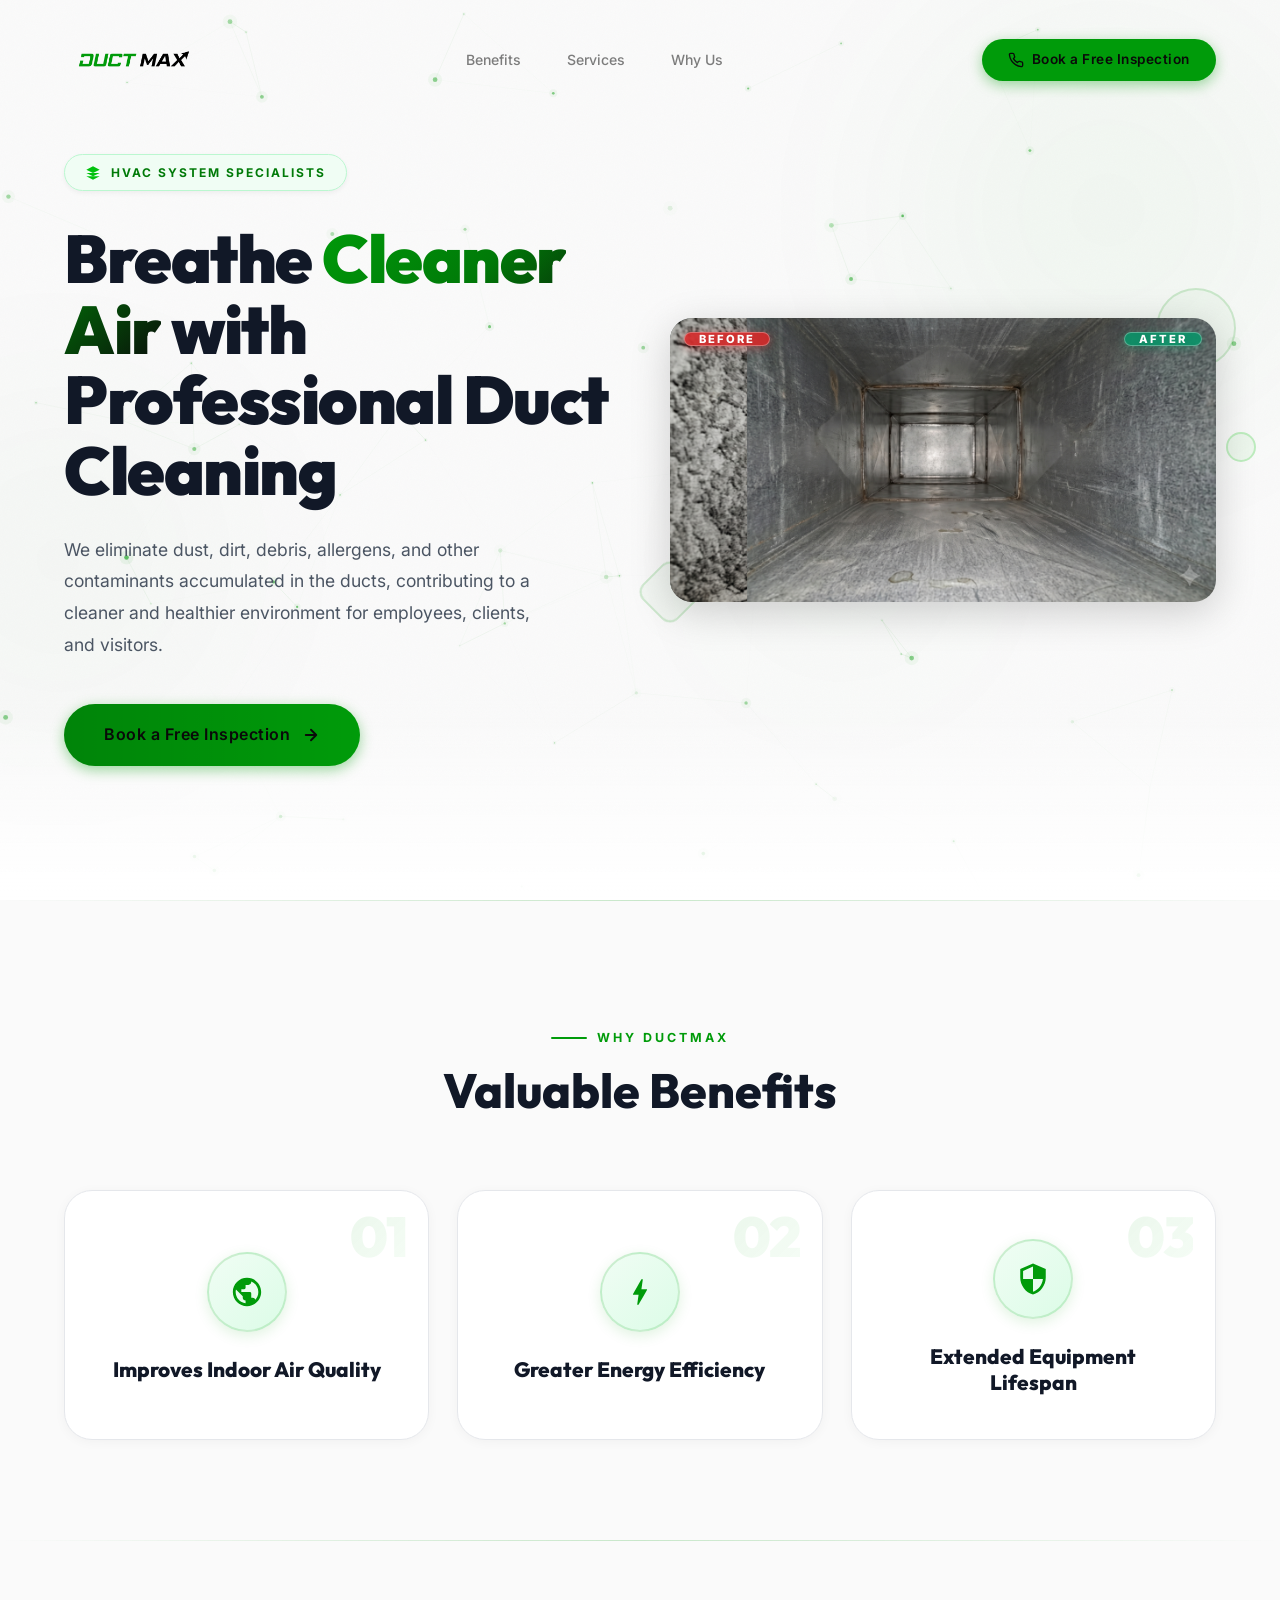
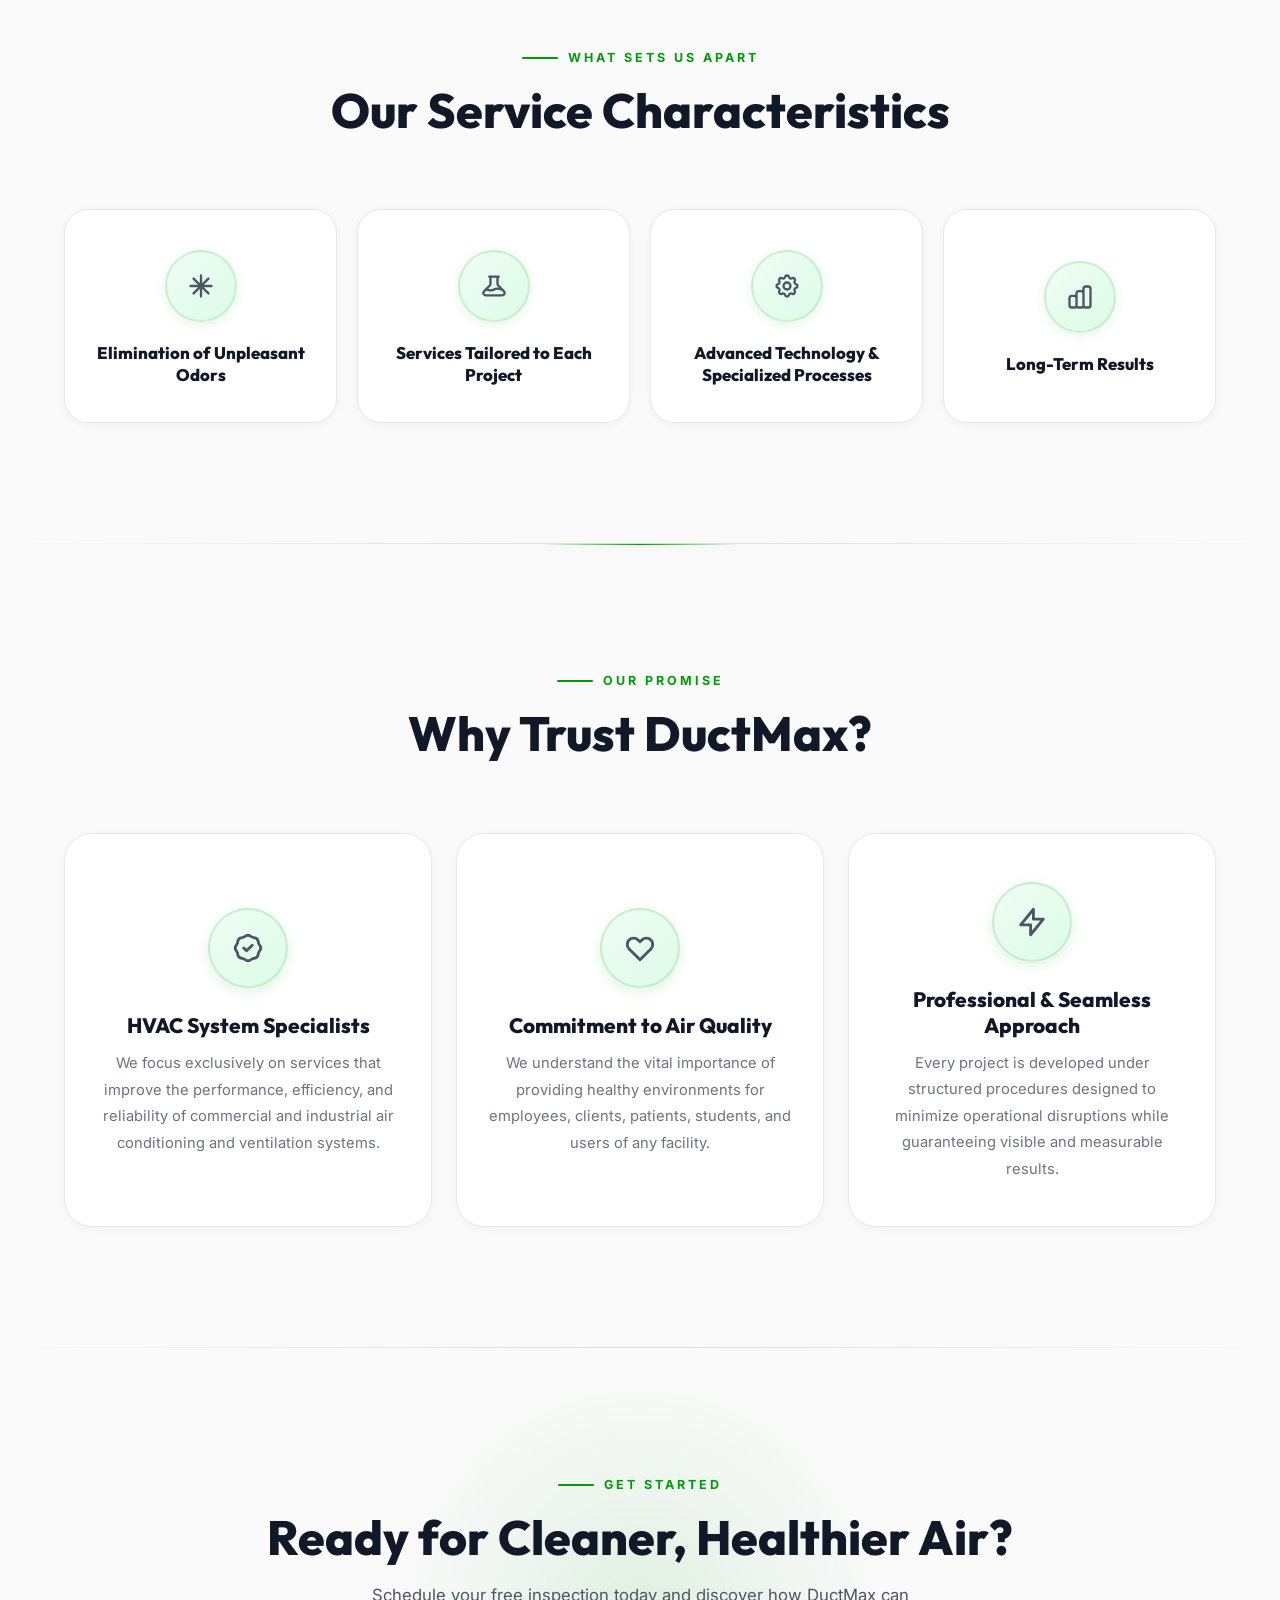
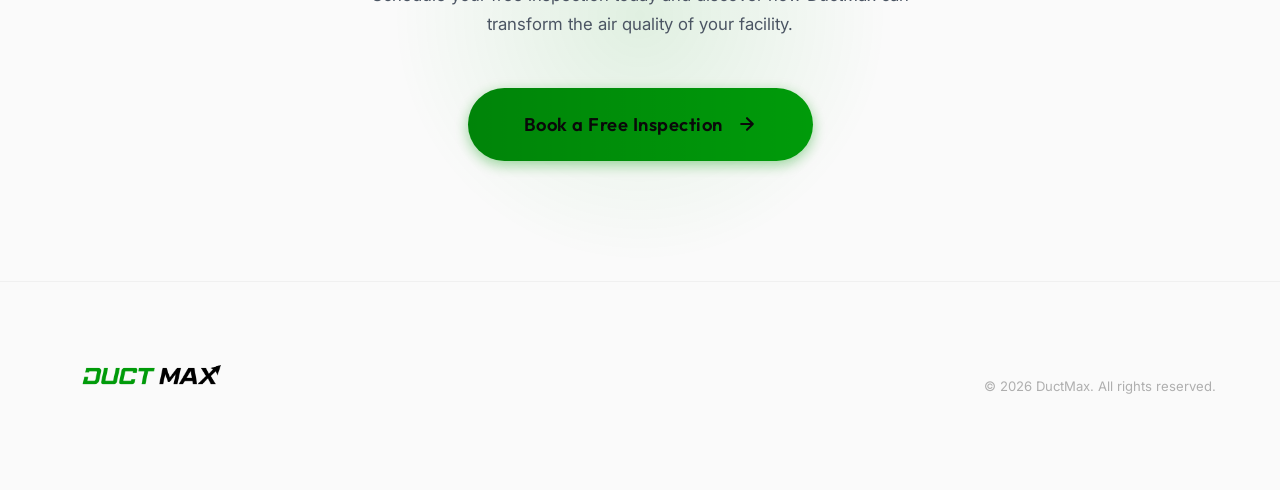
==== commit 2af45d00: "fix: symmetrically crop images to remove watermark and keep center perspective" ====
--- a/index.html
+++ b/index.html
@@ -99,10 +99,10 @@
           <!-- Image viewport: AFTER clips over BEFORE, follows cursor -->
           <div class="comparison-viewport" id="comparisonViewport">
             <!-- BEFORE image: full width, base layer -->
-            <img src="1.png?v=2" alt="Duct before cleaning" class="cmp-img cmp-after">
+            <img src="1.png?v=3" alt="Duct before cleaning" class="cmp-img cmp-after">
             <!-- AFTER image: clipped via clip-path, controlled by JS -->
             <div class="cmp-before-clip" id="cmpBeforeClip">
-              <img src="2.png?v=2" alt="Duct after cleaning" class="cmp-img cmp-before">
+              <img src="2.png?v=3" alt="Duct after cleaning" class="cmp-img cmp-before">
             </div>
             <!-- Corner labels -->
             <span class="cmp-label cmp-label-left">BEFORE</span>
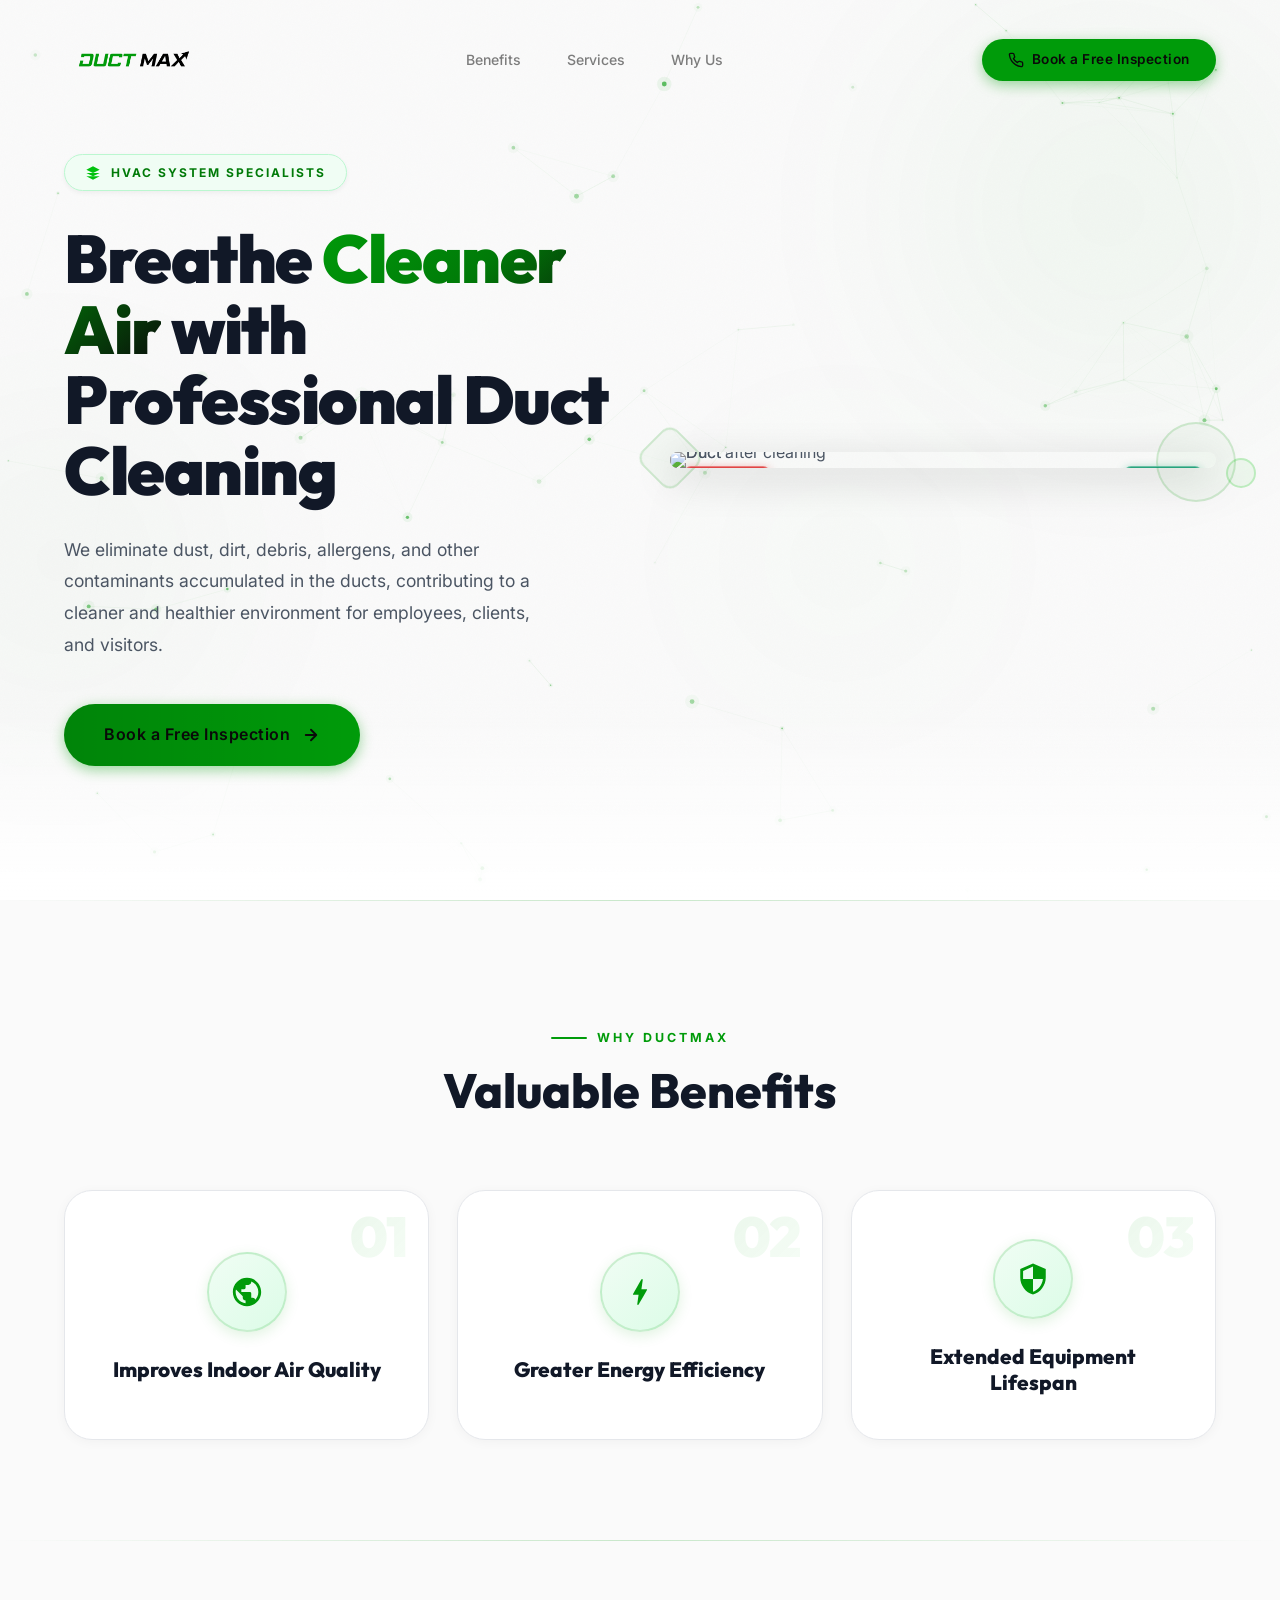
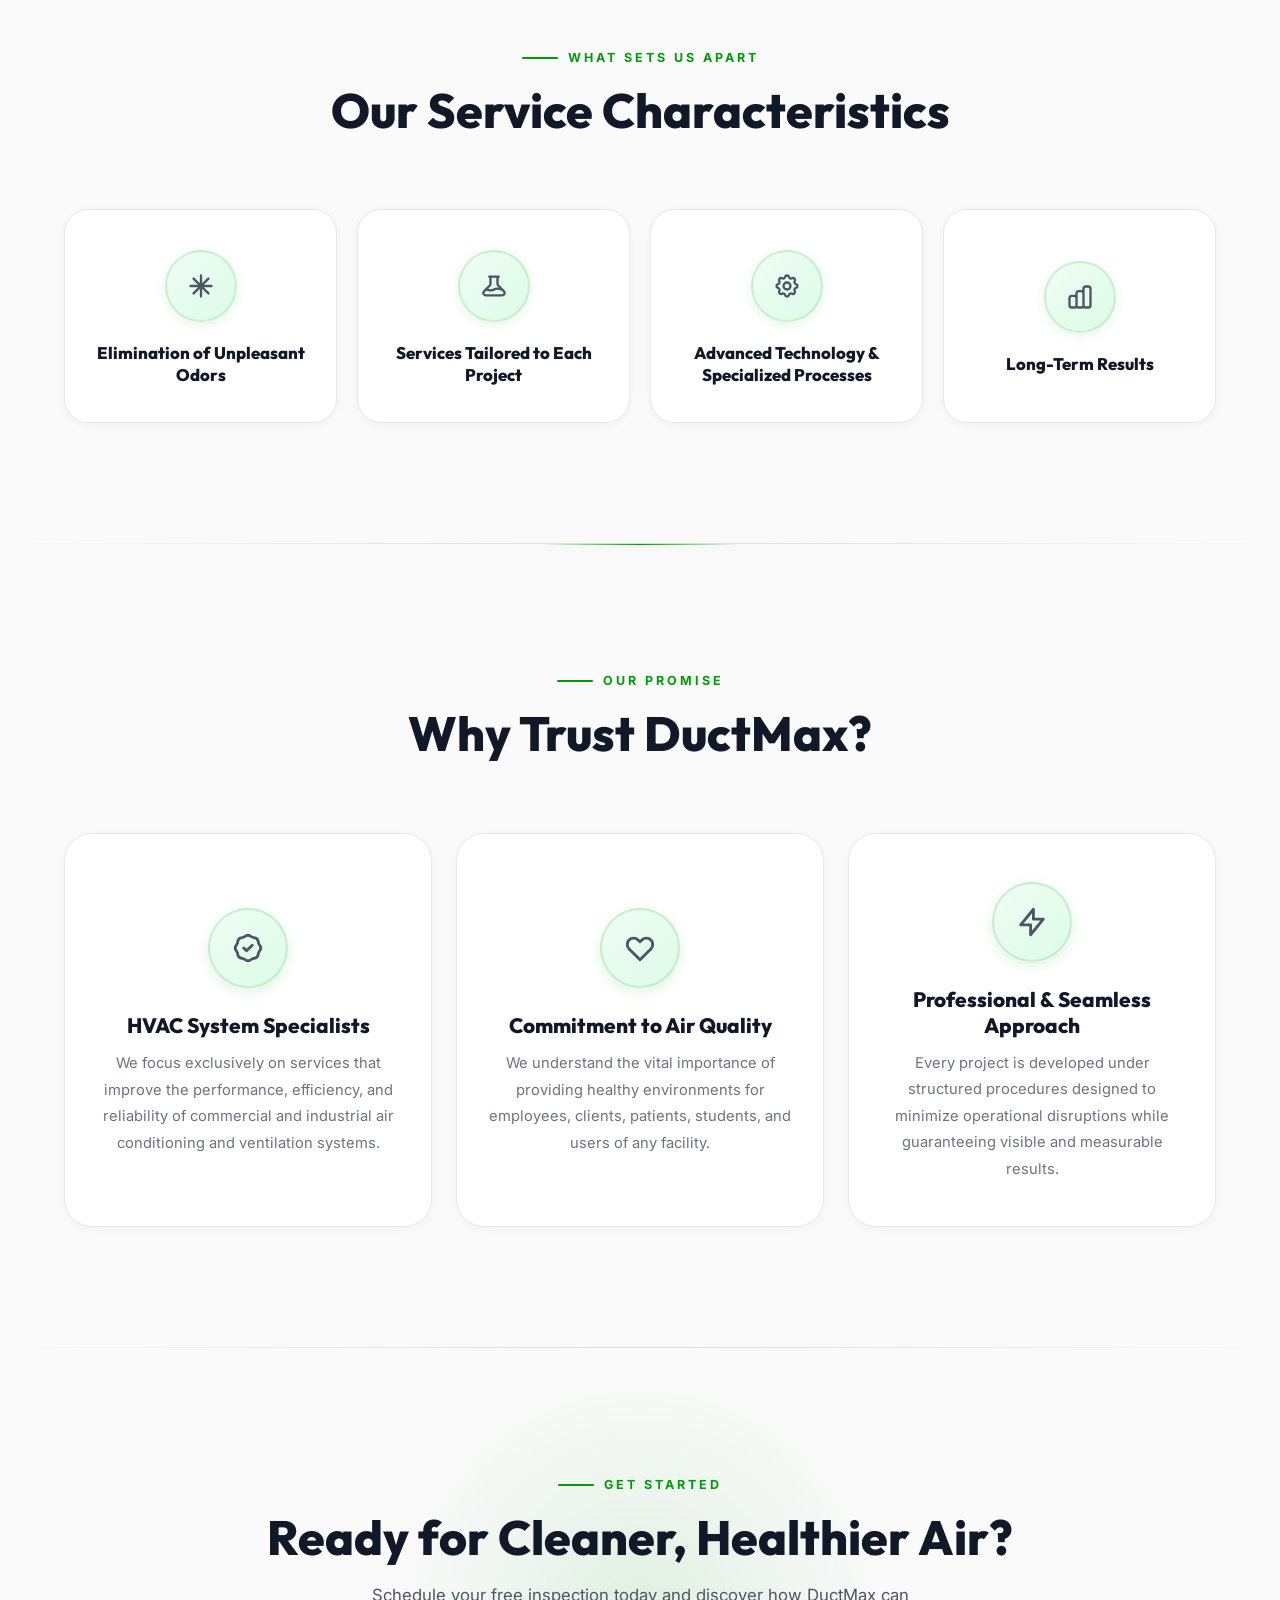
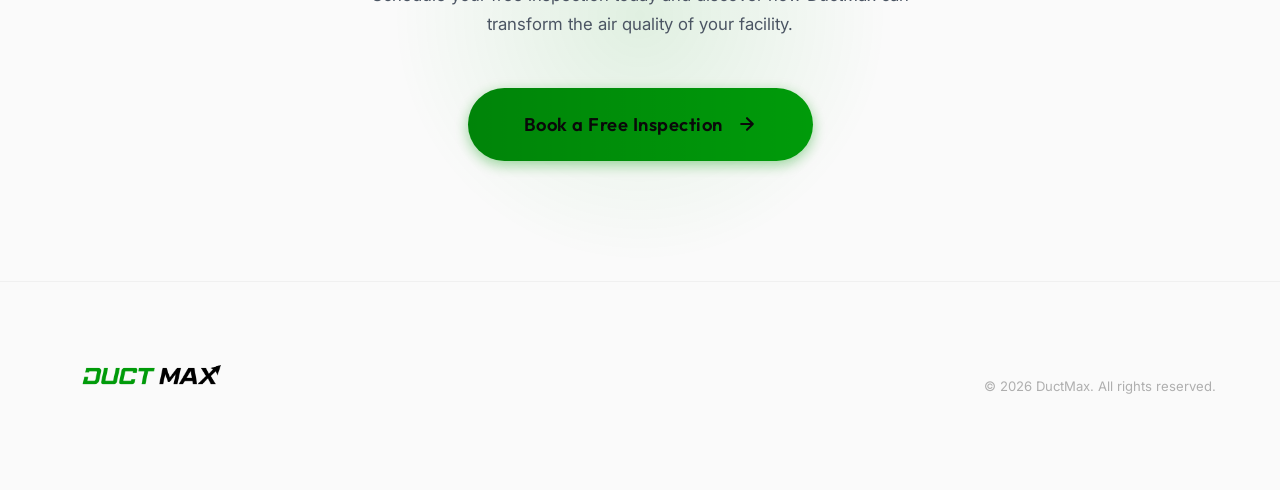
==== commit 2f187058: "Update before/after slider to use user edited Antes.png and Despues.png and fix alt attributes" ====
--- a/index.html
+++ b/index.html
@@ -96,13 +96,13 @@
         <!-- Interactive Before/After Slider (mouse-follow) -->
         <div class="comparison-wrap" id="comparisonWrap">
 
-          <!-- Image viewport: AFTER clips over BEFORE, follows cursor -->
+          <!-- Image viewport: BEFORE clips over AFTER, follows cursor -->
           <div class="comparison-viewport" id="comparisonViewport">
-            <!-- BEFORE image: full width, base layer -->
-            <img src="1.png?v=3" alt="Duct before cleaning" class="cmp-img cmp-after">
-            <!-- AFTER image: clipped via clip-path, controlled by JS -->
+            <!-- AFTER image (clean): full width, base layer -->
+            <img src="Despues.png?v=4" alt="Duct after cleaning" class="cmp-img cmp-after">
+            <!-- BEFORE image (dirty): clipped via clip-path, controlled by JS -->
             <div class="cmp-before-clip" id="cmpBeforeClip">
-              <img src="2.png?v=3" alt="Duct after cleaning" class="cmp-img cmp-before">
+              <img src="Antes.png?v=4" alt="Duct before cleaning" class="cmp-img cmp-before">
             </div>
             <!-- Corner labels -->
             <span class="cmp-label cmp-label-left">BEFORE</span>
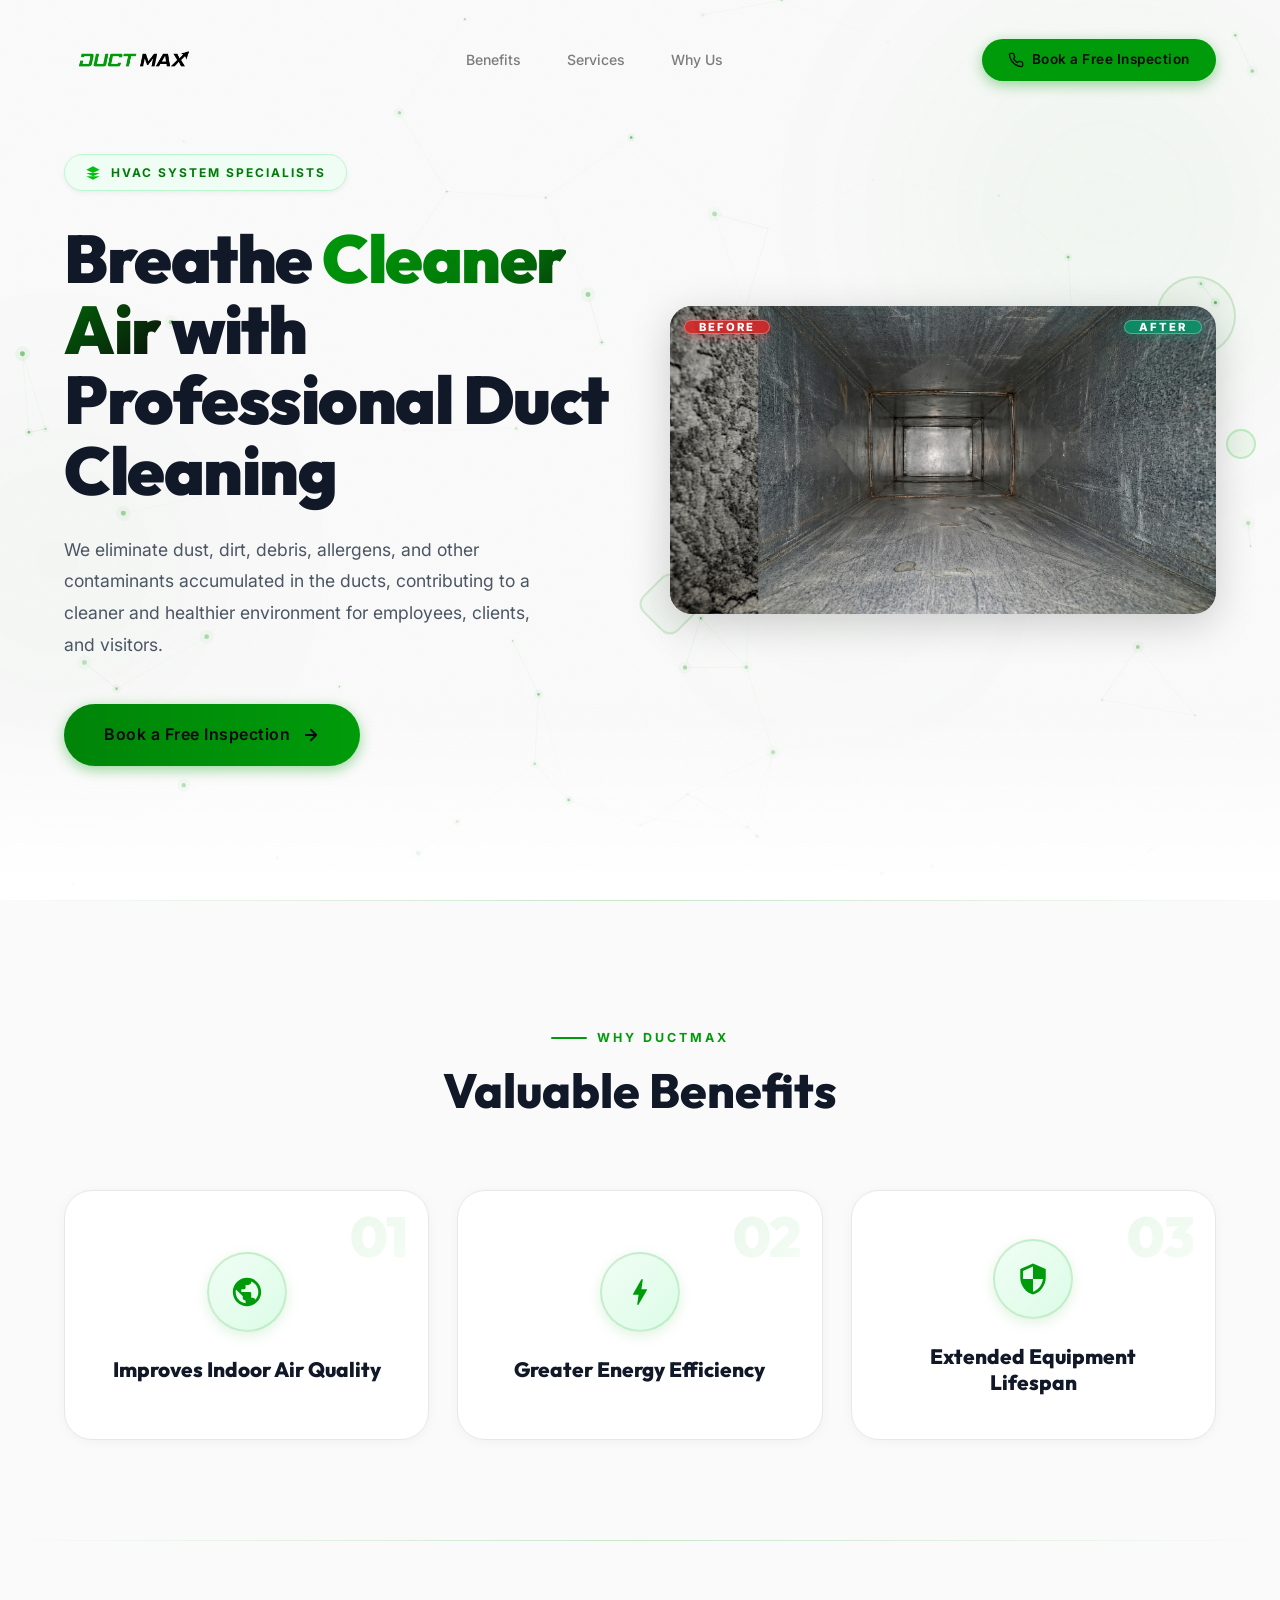
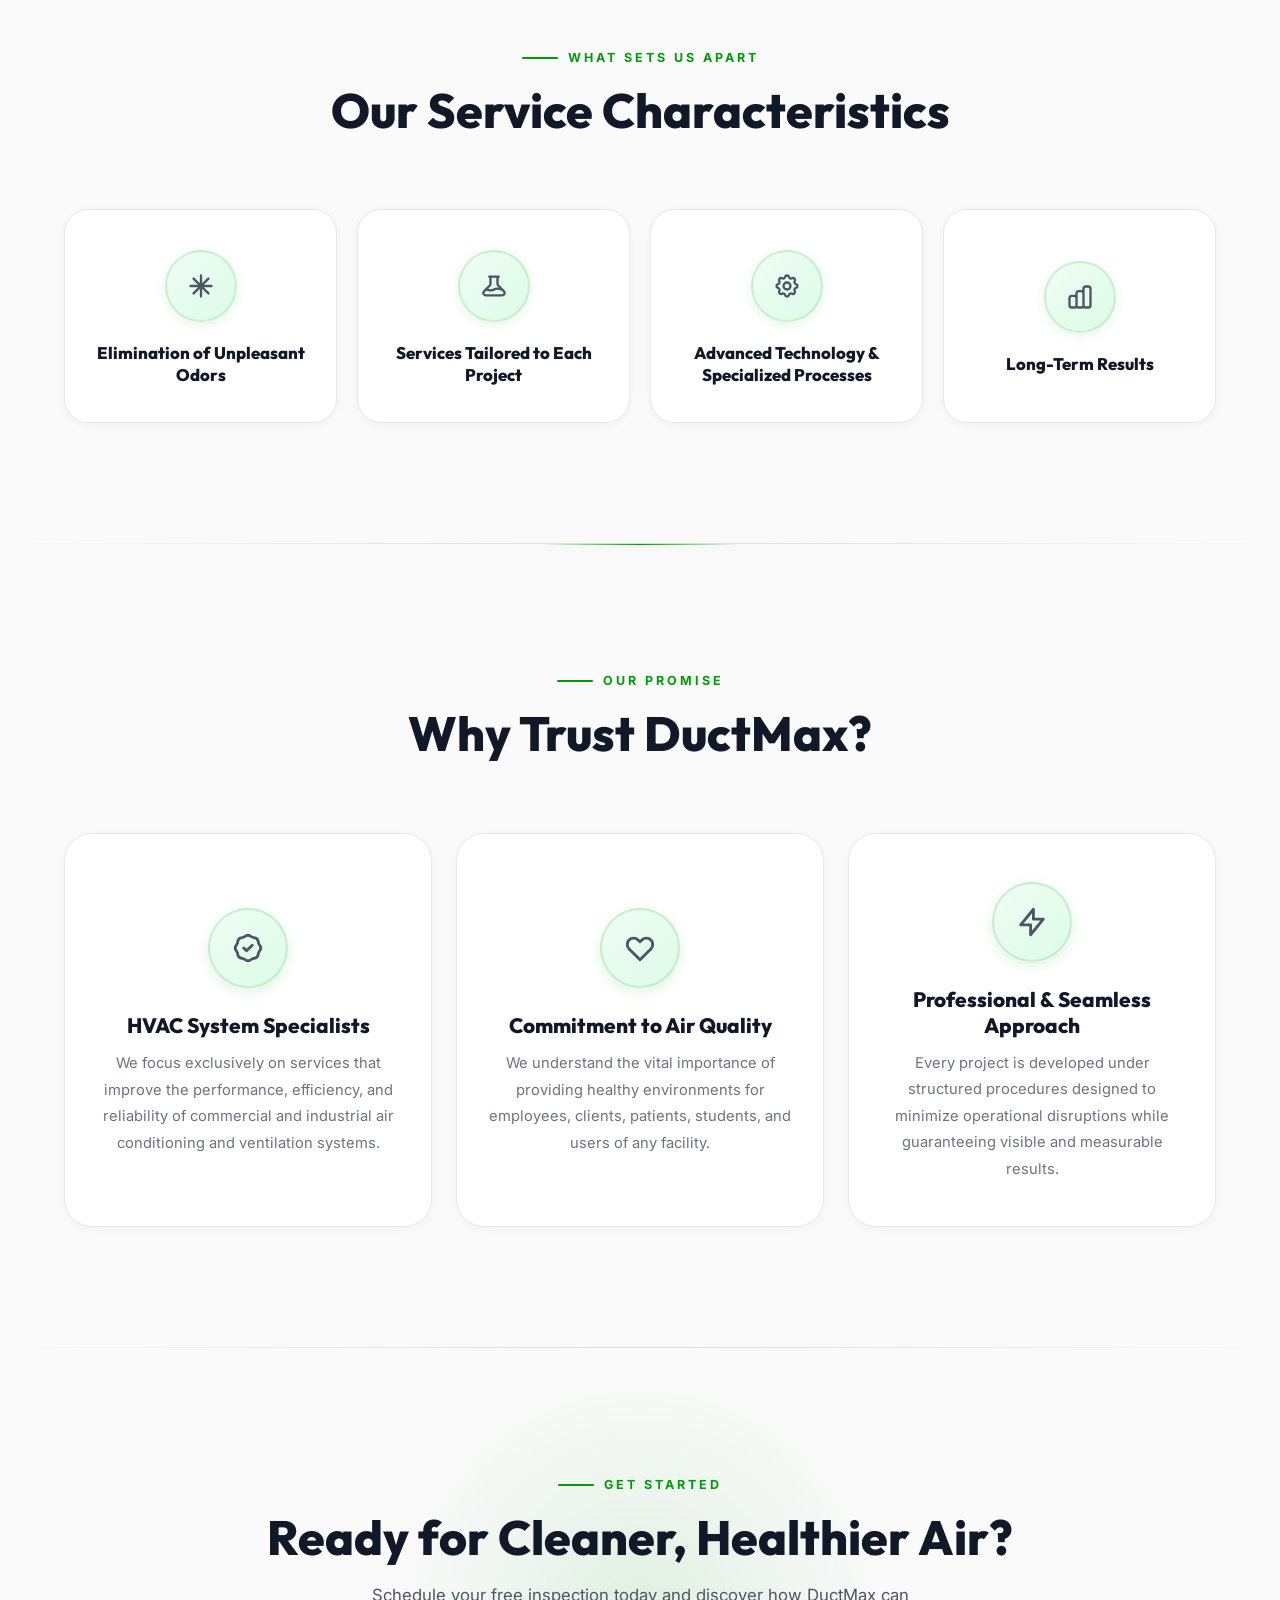
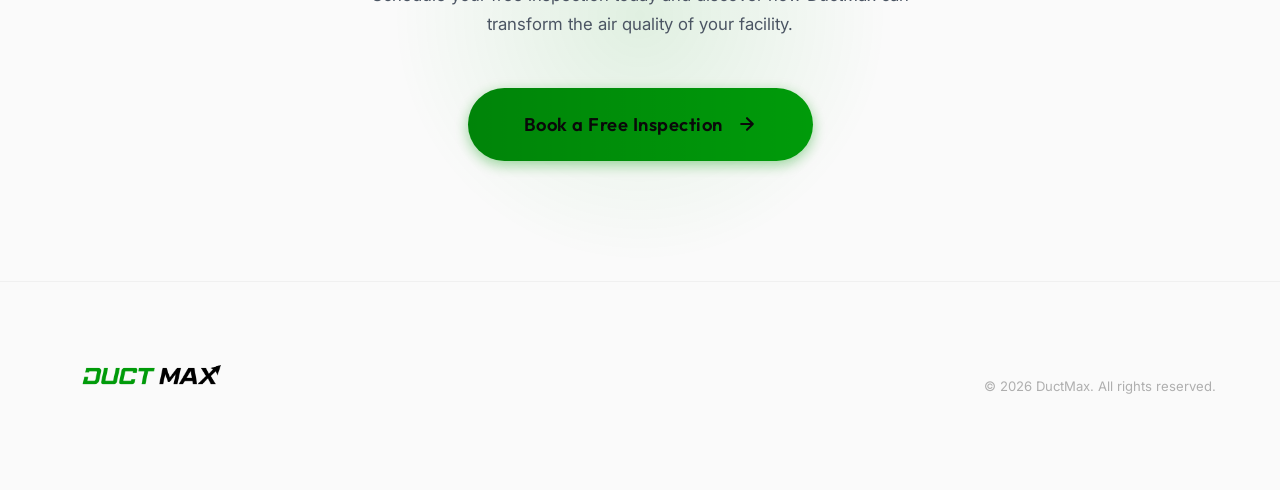
==== commit 52b82fd5: "Fix image capitalization for GitHub pages" ====
--- a/index.html
+++ b/index.html
@@ -99,10 +99,10 @@
           <!-- Image viewport: BEFORE clips over AFTER, follows cursor -->
           <div class="comparison-viewport" id="comparisonViewport">
             <!-- AFTER image (clean): full width, base layer -->
-            <img src="Despues.png?v=4" alt="Duct after cleaning" class="cmp-img cmp-after">
+            <img src="despues.png?v=4" alt="Duct after cleaning" class="cmp-img cmp-after">
             <!-- BEFORE image (dirty): clipped via clip-path, controlled by JS -->
             <div class="cmp-before-clip" id="cmpBeforeClip">
-              <img src="Antes.png?v=4" alt="Duct before cleaning" class="cmp-img cmp-before">
+              <img src="antes.png?v=4" alt="Duct before cleaning" class="cmp-img cmp-before">
             </div>
             <!-- Corner labels -->
             <span class="cmp-label cmp-label-left">BEFORE</span>
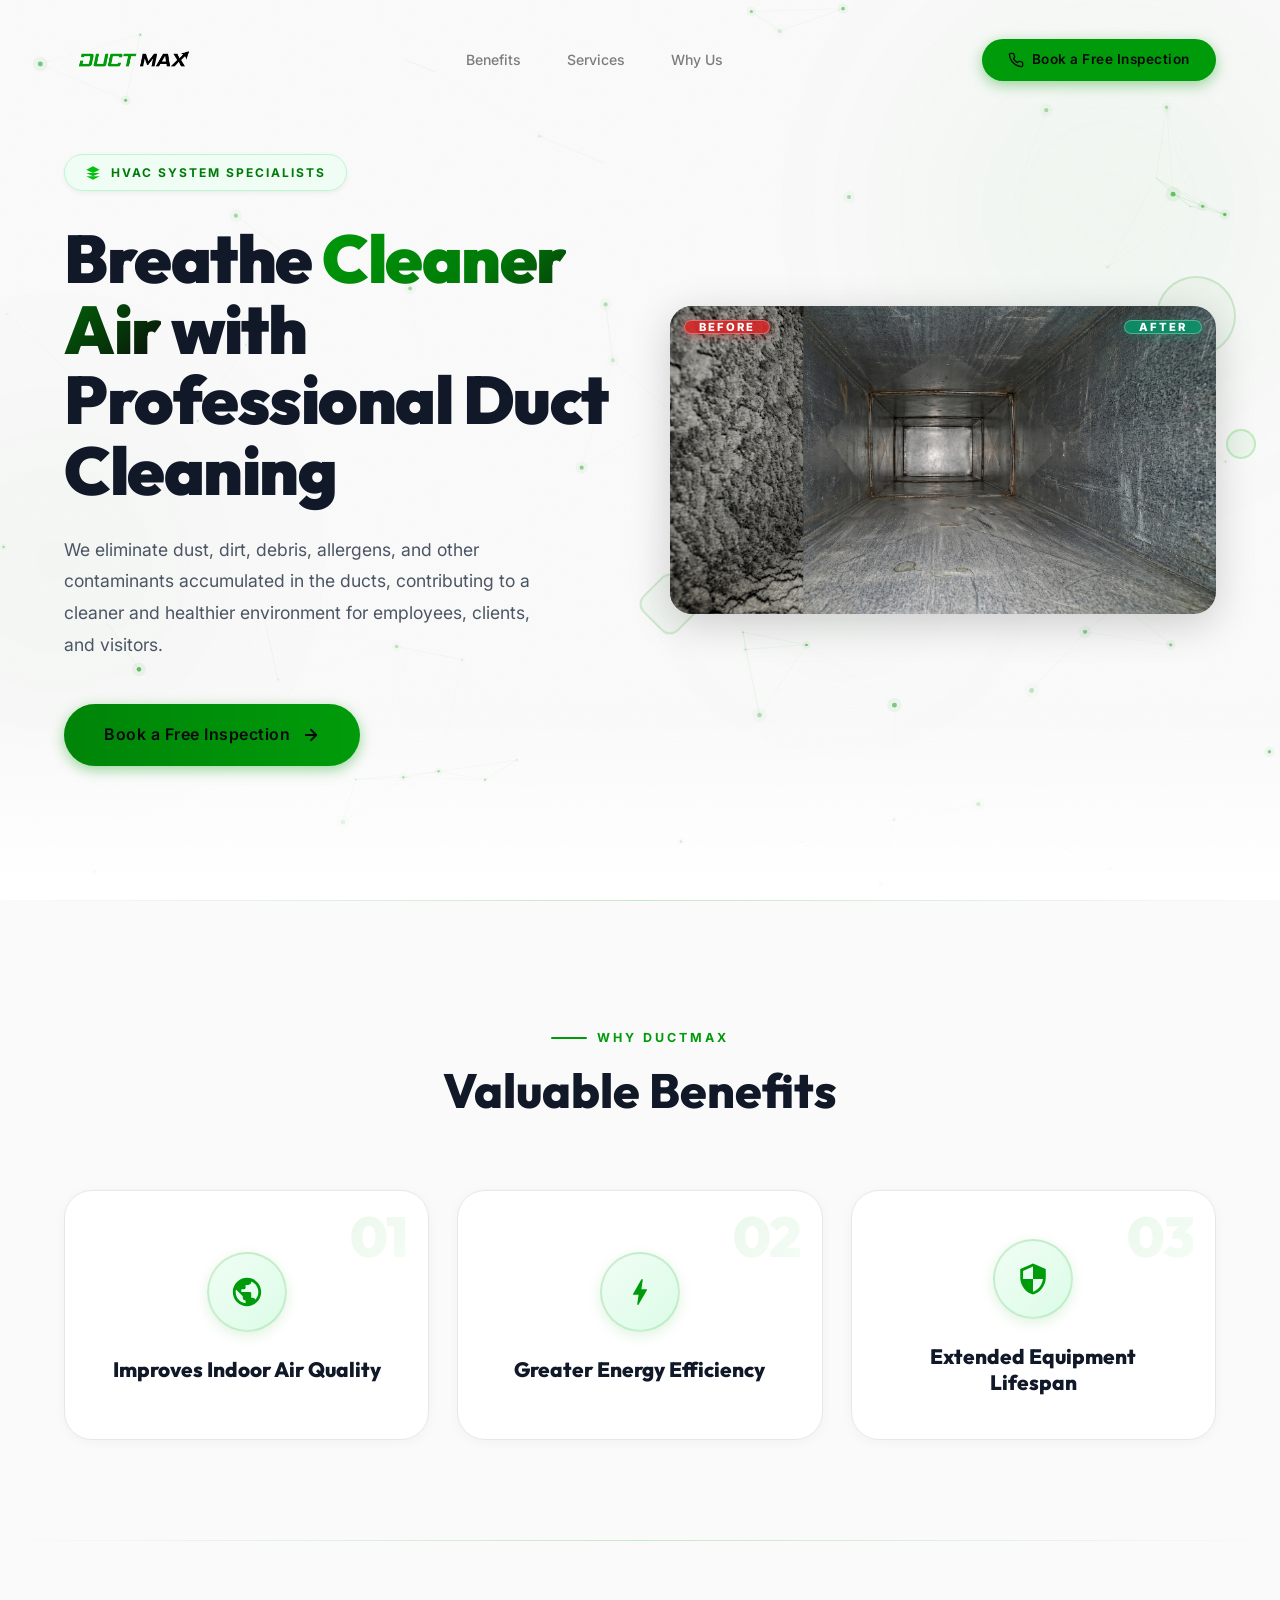
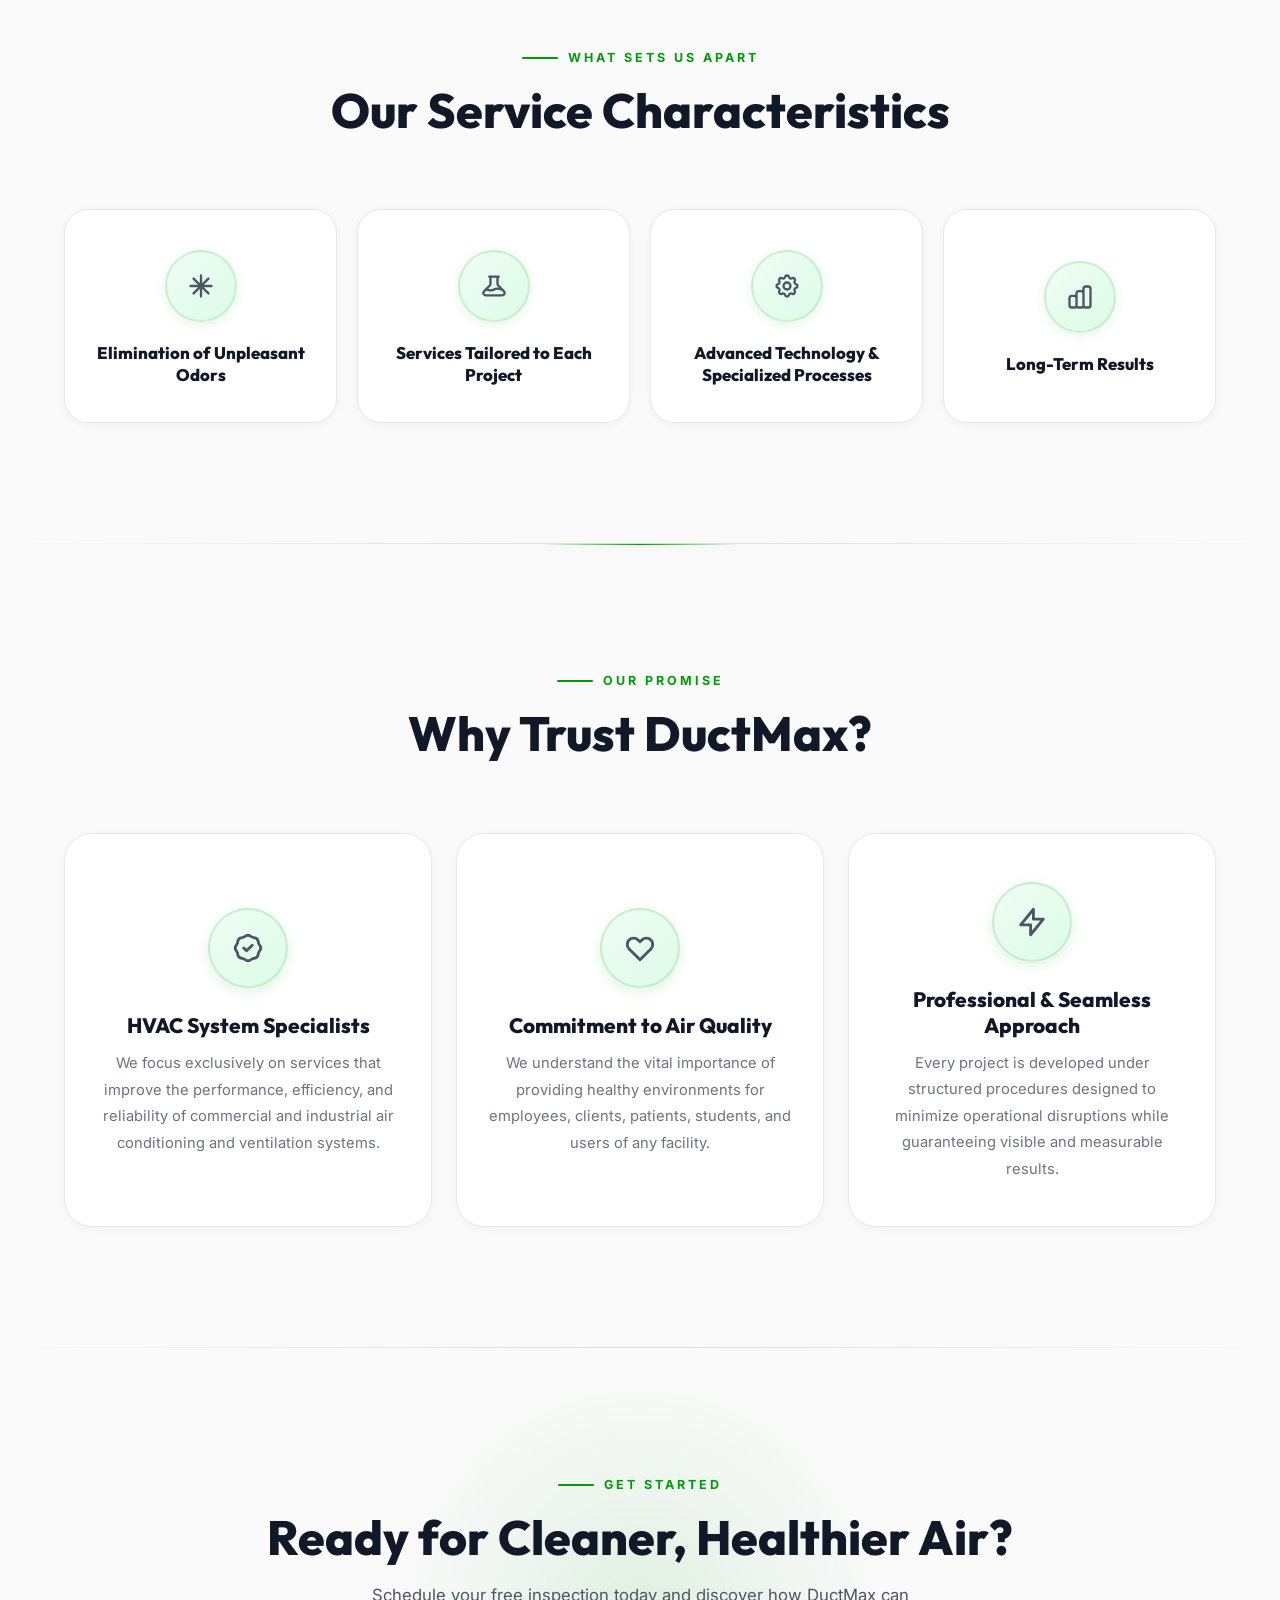
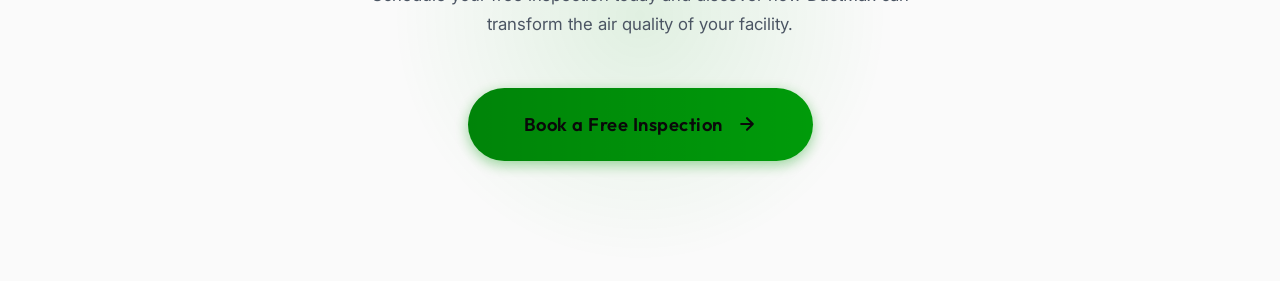
==== commit 0dcaf25d: "Remove footer section" ====
--- a/index.html
+++ b/index.html
@@ -248,13 +248,7 @@
     </div>
   </section>
 
-  <!-- Footer -->
-  <footer class="footer">
-    <div class="container">
-      <img src="DUCTO MAX logo.png" alt="DuctMax Logo" class="footer-brand" style="height: 100px; width: auto; margin-bottom: 20px;">
-      <p class="footer-text">&copy; 2026 DuctMax. All rights reserved.</p>
-    </div>
-  </footer>
+
 
   <script src="script.js"></script>
 </body>
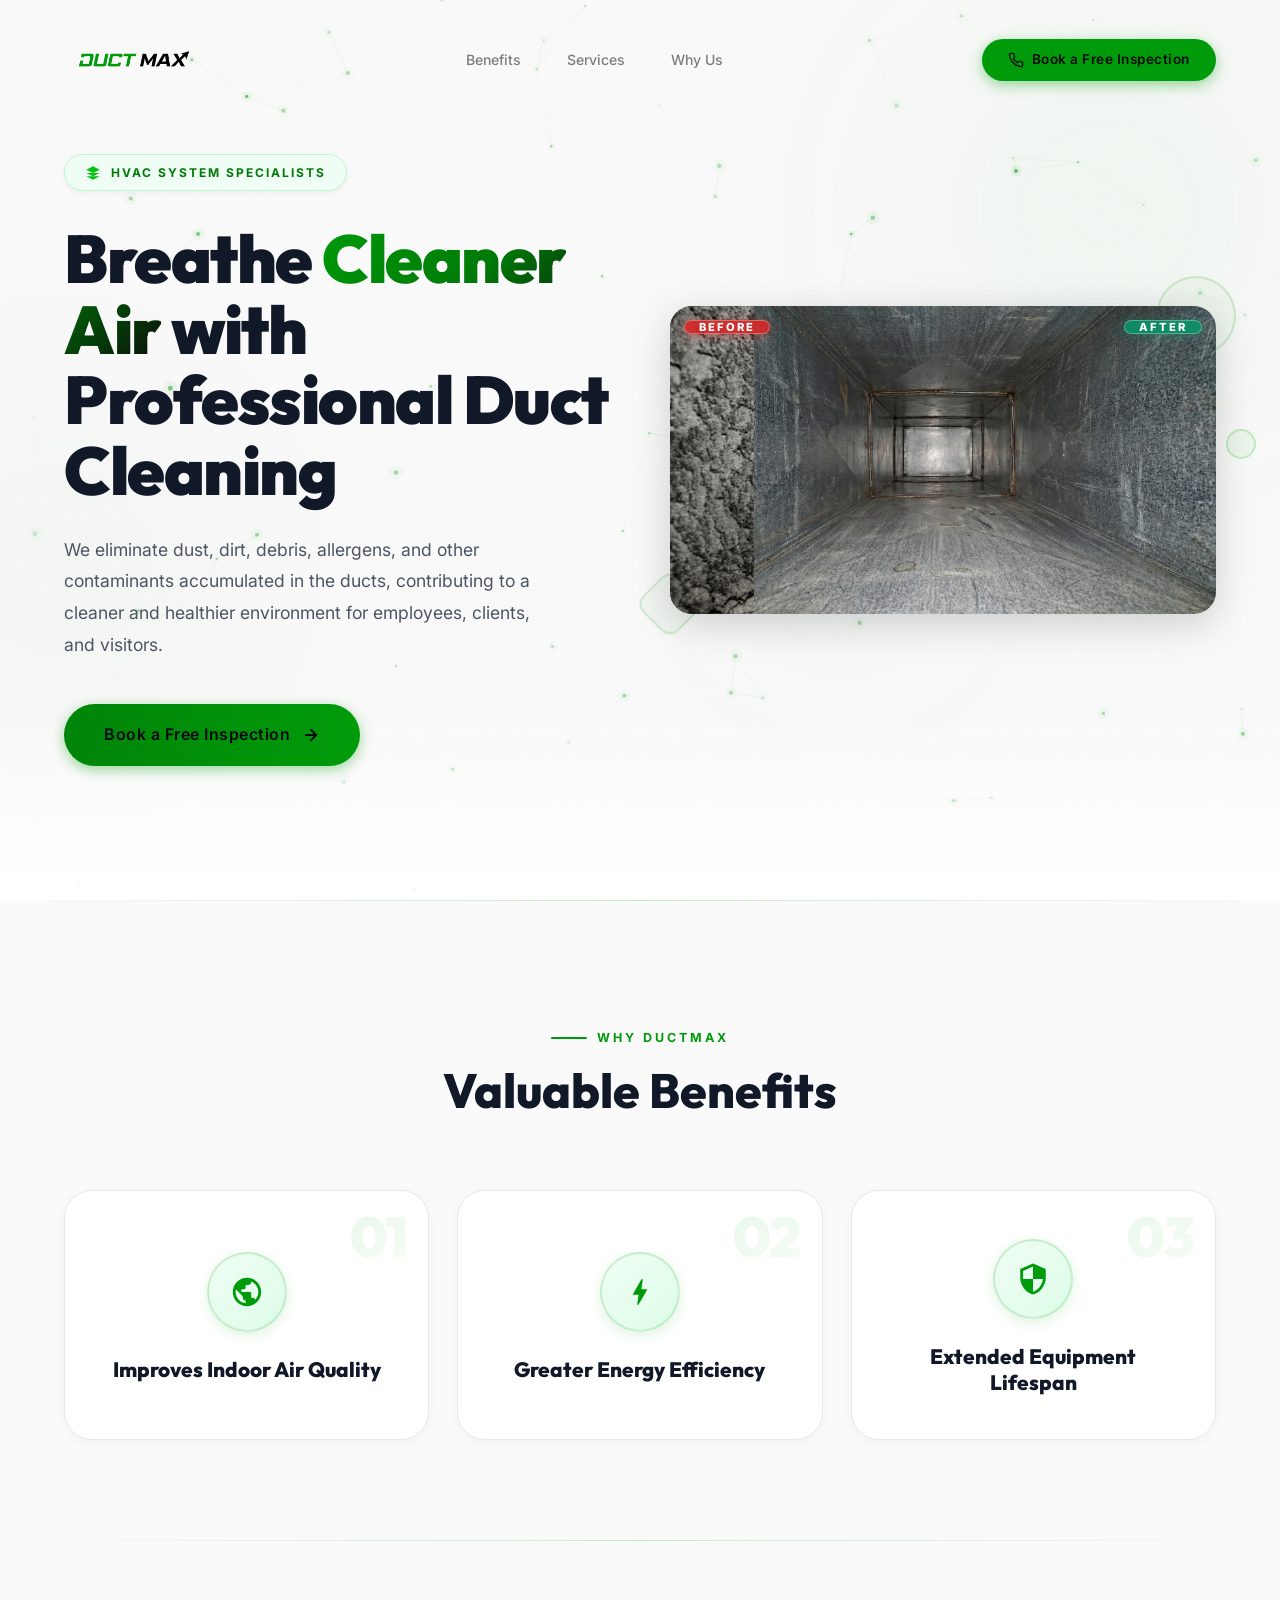
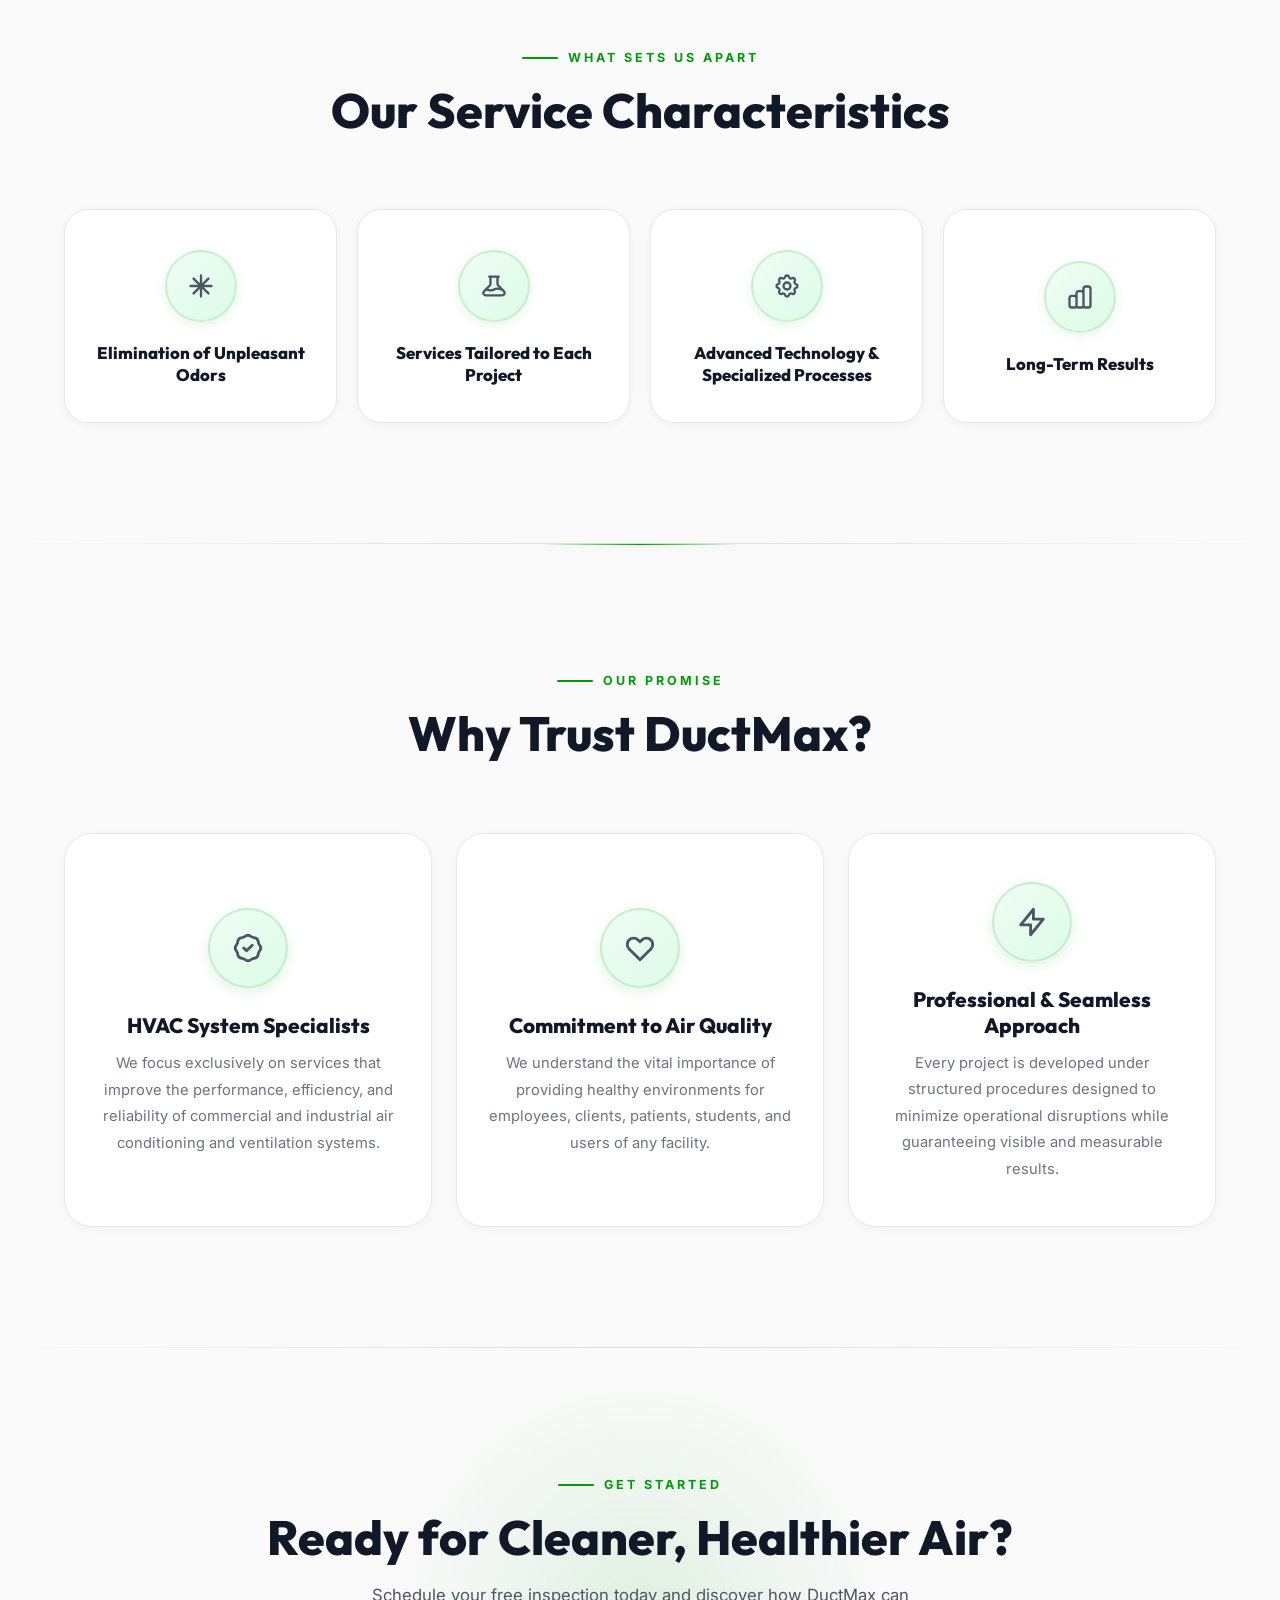
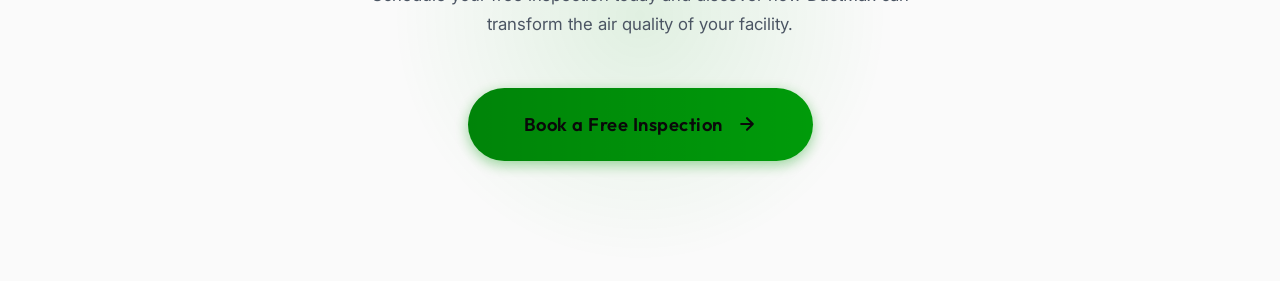
==== commit e131e31f: "Configure clean urls for Vercel and remove .html from links" ====
--- a/index.html
+++ b/index.html
@@ -60,7 +60,7 @@
         <li><a href="#characteristics">Services</a></li>
         <li><a href="#credibility">Why Us</a></li>
       </ul>
-      <a href="formulario.html" class="navbar-cta">
+      <a href="formulario" class="navbar-cta">
         <svg xmlns="http://www.w3.org/2000/svg" width="16" height="16" viewBox="0 0 24 24" fill="none" stroke="currentColor" stroke-width="2" stroke-linecap="round" stroke-linejoin="round"><path d="M22 16.92v3a2 2 0 0 1-2.18 2 19.79 19.79 0 0 1-8.63-3.07 19.5 19.5 0 0 1-6-6 19.79 19.79 0 0 1-3.07-8.67A2 2 0 0 1 4.11 2h3a2 2 0 0 1 2 1.72c.127.96.361 1.903.7 2.81a2 2 0 0 1-.45 2.11L8.09 9.91a16 16 0 0 0 6 6l1.27-1.27a2 2 0 0 1 2.11-.45c.907.339 1.85.573 2.81.7A2 2 0 0 1 22 16.92z"/></svg>
         <span>Book a Free Inspection</span>
       </a>
@@ -82,7 +82,7 @@
           We eliminate dust, dirt, debris, allergens, and other contaminants accumulated in the ducts, contributing to a cleaner and healthier environment for employees, clients, and visitors.
         </p>
         <div class="hero-cta-group">
-          <a href="formulario.html" class="btn-primary" id="hero-cta">
+          <a href="formulario" class="btn-primary" id="hero-cta">
             Book a Free Inspection
             <svg xmlns="http://www.w3.org/2000/svg" viewBox="0 0 24 24" fill="none" stroke="currentColor" stroke-width="2.5" stroke-linecap="round" stroke-linejoin="round"><path d="M5 12h14M12 5l7 7-7 7"/></svg>
           </a>
@@ -240,7 +240,7 @@
         <span class="section-label">Get Started</span>
         <h2 class="section-title">Ready for Cleaner, Healthier Air?</h2>
         <p class="section-subtitle">Schedule your free inspection today and discover how DuctMax can transform the air quality of your facility.</p>
-        <a href="formulario.html" class="cta-btn" id="cta-book-btn">
+        <a href="formulario" class="cta-btn" id="cta-book-btn">
           Book a Free Inspection
           <svg xmlns="http://www.w3.org/2000/svg" viewBox="0 0 24 24" fill="none" stroke="currentColor" stroke-width="2.5" stroke-linecap="round" stroke-linejoin="round"><path d="M5 12h14M12 5l7 7-7 7"/></svg>
         </a>
